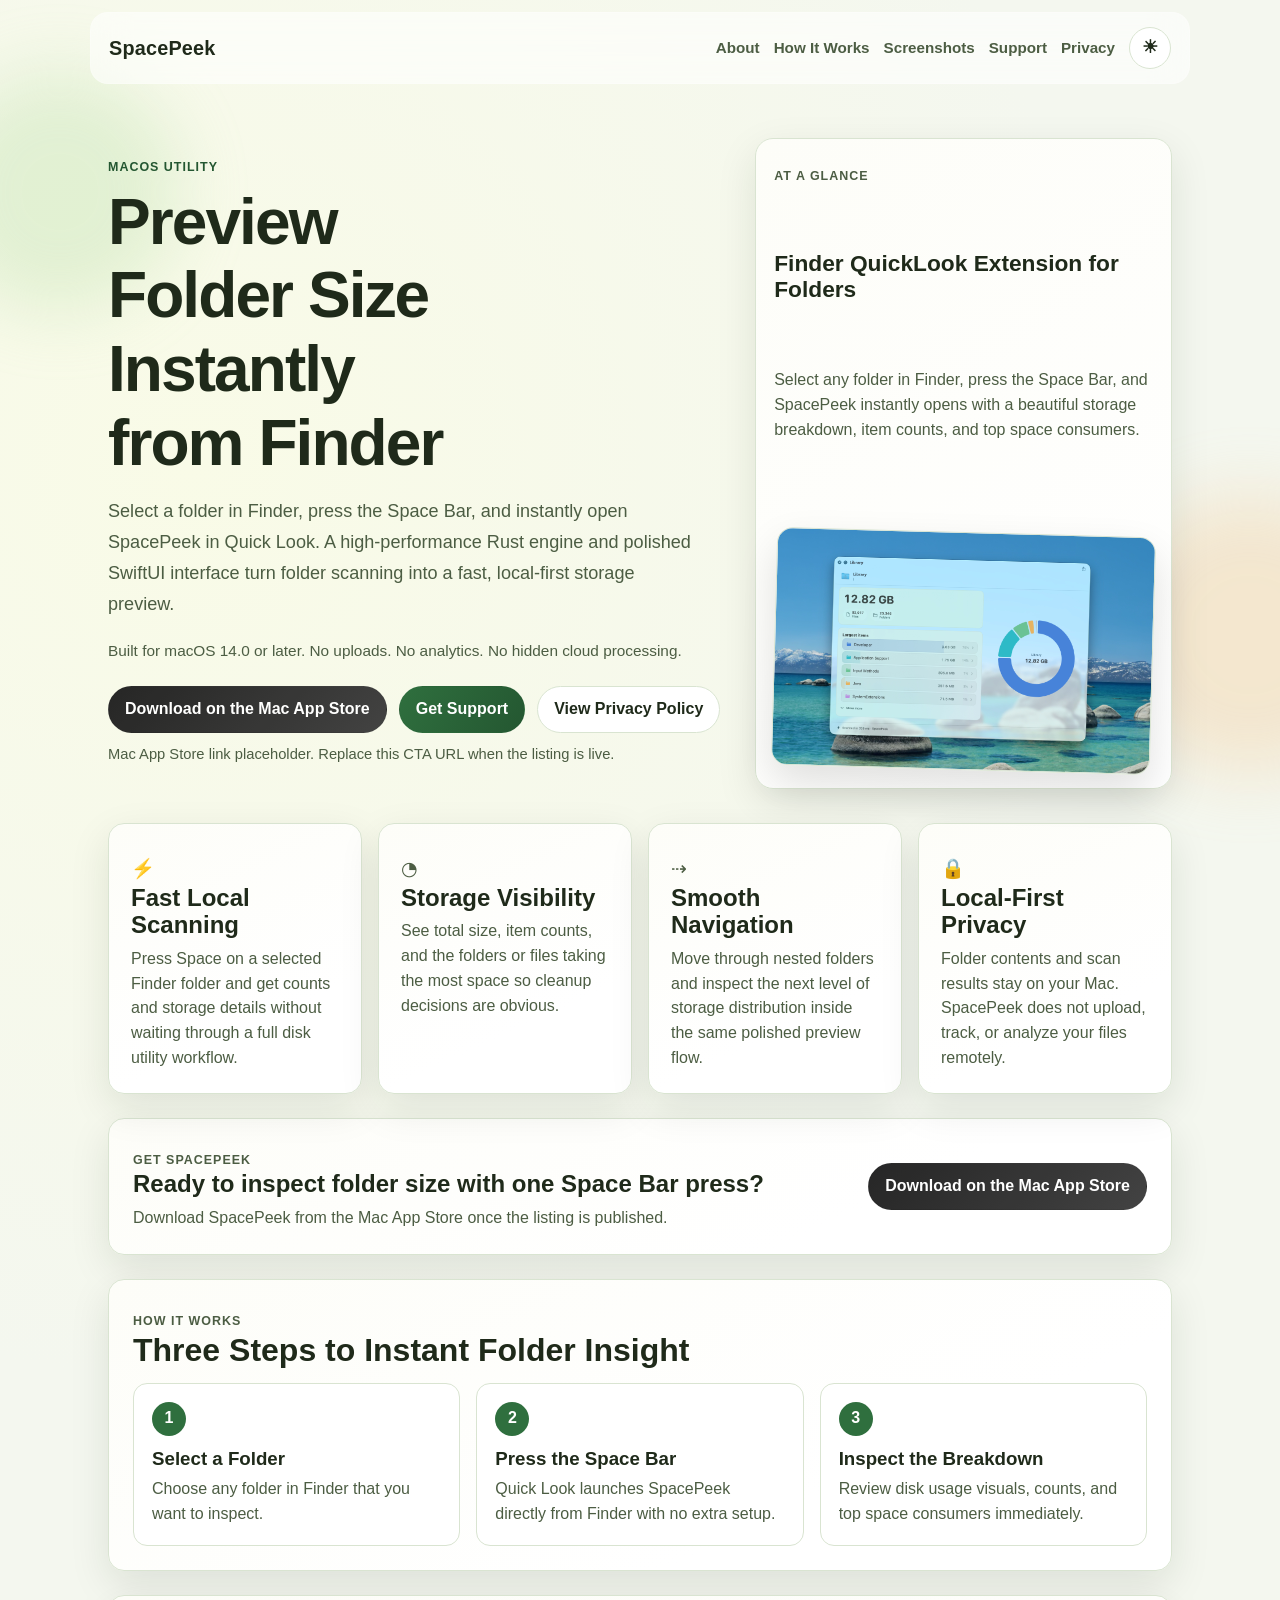
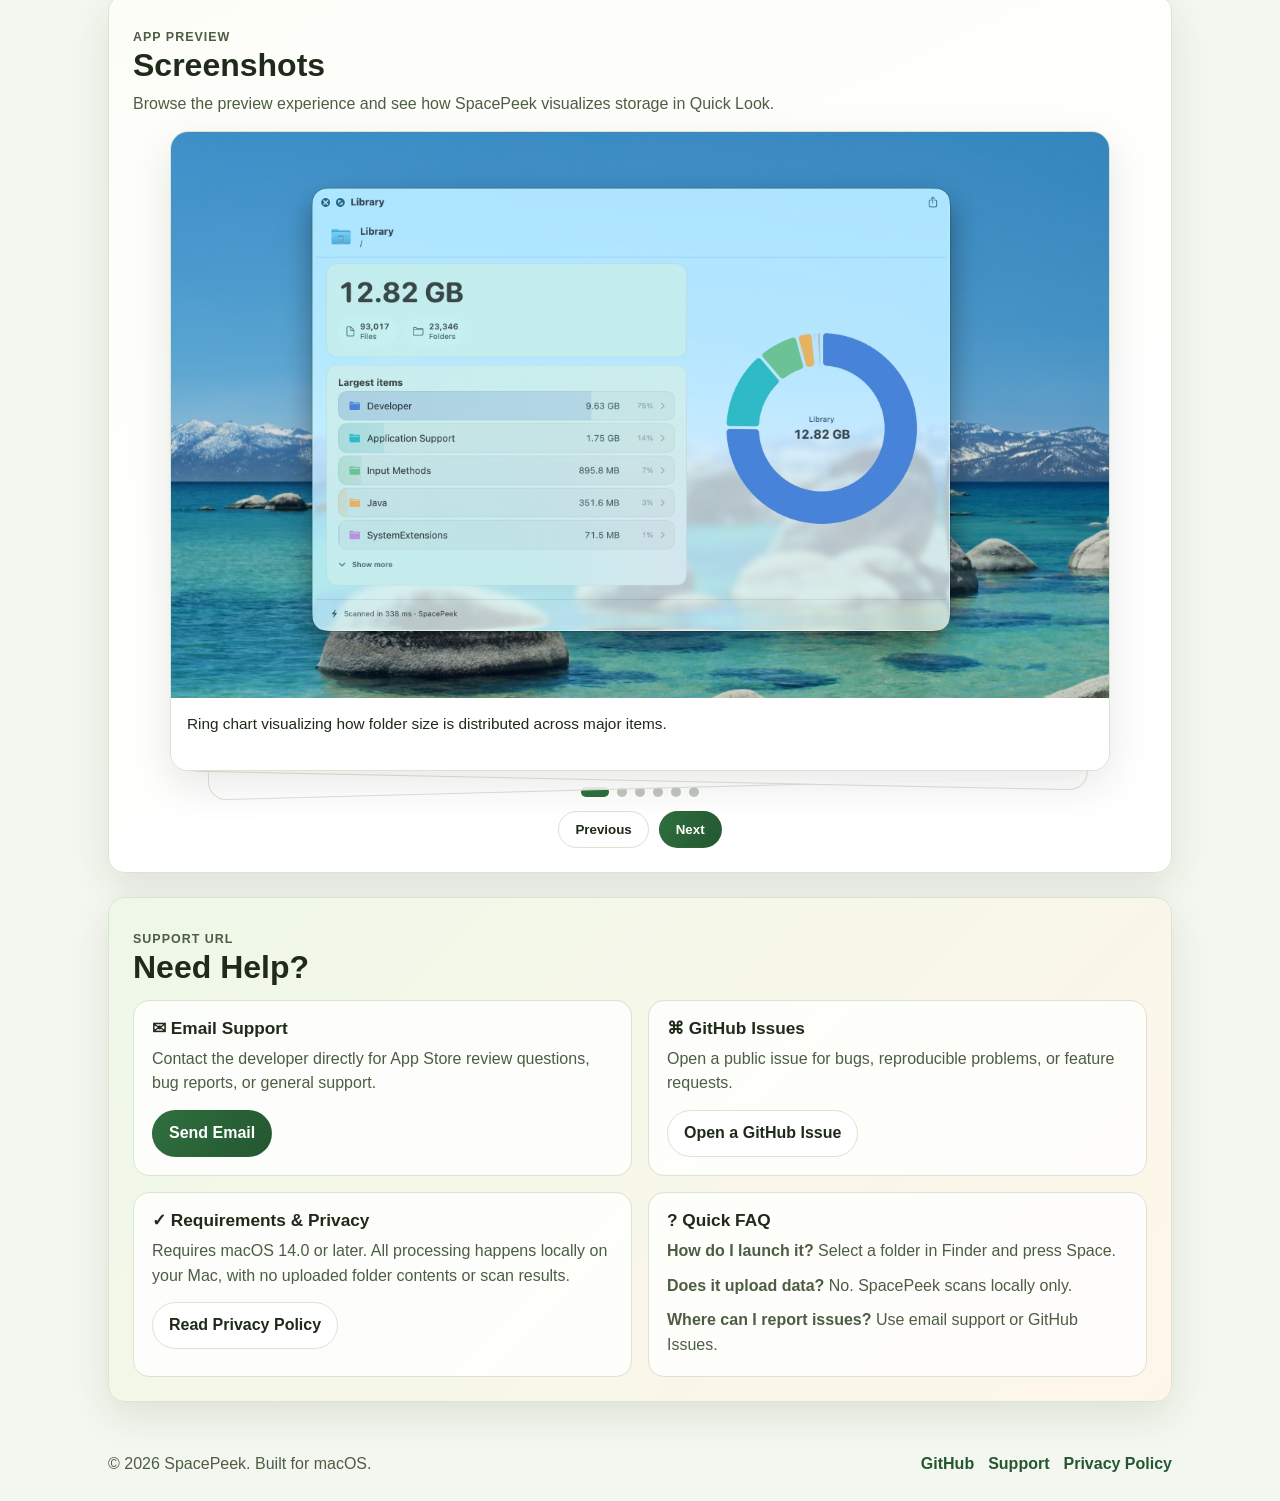
==== index.html @ 4f5d355b "Polish marketing site structure and stabilize screenshots" ====
<!doctype html>
<html lang="en">

<head>
    <meta charset="UTF-8" />
    <meta name="viewport" content="width=device-width, initial-scale=1.0" />
    <title>SpacePeek - Preview Folder Size Instantly from Finder</title>
    <meta name="description"
        content="Select a folder in Finder, press Space, and instantly preview disk usage with SpacePeek. Built with a high-performance Rust engine and polished SwiftUI interface." />
    <meta name="theme-color" content="#0f1712" />
    <meta property="og:title" content="SpacePeek - Preview Folder Size Instantly from Finder" />
    <meta property="og:description"
        content="SpacePeek lets you select a folder in Finder, press Space, and instantly inspect size, item counts, and top space consumers." />
    <meta property="og:type" content="website" />
    <meta property="og:url" content="https://wangfu91.github.io/SpacePeek/" />
    <meta property="og:image" content="https://wangfu91.github.io/SpacePeek/screenshots/SpacePeek-01.jpg" />
    <meta name="twitter:card" content="summary_large_image" />
    <meta name="twitter:title" content="SpacePeek - Preview Folder Size Instantly from Finder" />
    <meta name="twitter:description"
        content="Preview folder size and storage breakdown instantly with a Space Bar press in Finder." />
    <meta name="twitter:image" content="https://wangfu91.github.io/SpacePeek/screenshots/SpacePeek-01.jpg" />
    <link rel="stylesheet" href="assets/styles.css" />
</head>

<body>
    <div class="bg-orb bg-orb-1"></div>
    <div class="bg-orb bg-orb-2"></div>

    <header class="site-header" id="siteHeader">
        <a class="brand" href="#top">SpacePeek</a>
        <nav aria-label="Primary navigation">
            <a href="#about">About</a>
            <a href="#how-it-works">How It Works</a>
            <a href="#screenshots">Screenshots</a>
            <a href="#support">Support</a>
            <a href="privacy.html">Privacy</a>
            <button class="theme-toggle" id="themeToggle" type="button" aria-label="Toggle theme" title="Toggle theme">
                <span class="theme-icon theme-icon-sun" aria-hidden="true">☀</span>
                <span class="theme-icon theme-icon-moon" aria-hidden="true">🌙</span>
            </button>
        </nav>
    </header>

    <main id="top" class="container">
        <section class="hero" id="about">
            <div class="hero-layout">
                <div class="hero-copy-wrap">
                    <p class="eyebrow">macOS Utility</p>
                    <h1>Preview Folder Size Instantly from Finder</h1>
                    <p class="hero-copy">
                        Select a folder in Finder, press the Space Bar, and instantly open SpacePeek in Quick Look.
                        A high-performance Rust engine and polished SwiftUI interface turn folder scanning into a fast,
                        local-first storage preview.
                    </p>
                    <p class="hero-meta">Built for macOS 14.0 or later. No uploads. No analytics. No hidden cloud processing.</p>
                    <div class="cta-row">
                        <a class="btn btn-store is-disabled" href="#download" aria-disabled="true">Download on the Mac App Store</a>
                        <a class="btn btn-primary" href="#support">Get Support</a>
                        <a class="btn btn-secondary" href="privacy.html">View Privacy Policy</a>
                    </div>
                    <p class="cta-note">Mac App Store link placeholder. Replace this CTA URL when the listing is live.</p>
                </div>
                <aside class="hero-note" aria-label="Product summary">
                    <p class="eyebrow">At a Glance</p>
                    <h2>Finder QuickLook Extension for Folders</h2>
                    <p>Select any folder in Finder, press the Space Bar, and SpacePeek instantly opens with a beautiful storage breakdown, item counts, and top space consumers.</p>
                    <div class="hero-preview-card" aria-hidden="true">
                        <img src="screenshots/SpacePeek-01.jpg"
                            alt="Finder-style preview showing SpacePeek visualizing folder storage distribution" loading="eager" />
                    </div>
                </aside>
            </div>
        </section>

        <section class="feature-grid" aria-label="Features">
            <article>
                <p class="feature-icon" aria-hidden="true">⚡</p>
                <h2>Fast Local Scanning</h2>
                <p>Press Space on a selected Finder folder and get counts and storage details without waiting through a full disk utility workflow.</p>
            </article>
            <article>
                <p class="feature-icon" aria-hidden="true">◔</p>
                <h2>Storage Visibility</h2>
                <p>See total size, item counts, and the folders or files taking the most space so cleanup decisions are obvious.</p>
            </article>
            <article>
                <p class="feature-icon" aria-hidden="true">⇢</p>
                <h2>Smooth Navigation</h2>
                <p>Move through nested folders and inspect the next level of storage distribution inside the same polished preview flow.</p>
            </article>
            <article>
                <p class="feature-icon" aria-hidden="true">🔒</p>
                <h2>Local-First Privacy</h2>
                <p>Folder contents and scan results stay on your Mac. SpacePeek does not upload, track, or analyze your files remotely.</p>
            </article>
        </section>

        <section class="inline-cta panel" id="download">
            <div>
                <p class="eyebrow">Get SpacePeek</p>
                <h2>Ready to inspect folder size with one Space Bar press?</h2>
                <p>Download SpacePeek from the Mac App Store once the listing is published.</p>
            </div>
            <a class="btn btn-store is-disabled" href="#download" aria-disabled="true">Download on the Mac App Store</a>
        </section>

        <section id="how-it-works" class="panel steps-panel">
            <div class="section-heading">
                <p class="eyebrow">How It Works</p>
                <h2>Three Steps to Instant Folder Insight</h2>
            </div>
            <div class="steps-grid">
                <article>
                    <span class="step-number">1</span>
                    <h3>Select a Folder</h3>
                    <p>Choose any folder in Finder that you want to inspect.</p>
                </article>
                <article>
                    <span class="step-number">2</span>
                    <h3>Press the Space Bar</h3>
                    <p>Quick Look launches SpacePeek directly from Finder with no extra setup.</p>
                </article>
                <article>
                    <span class="step-number">3</span>
                    <h3>Inspect the Breakdown</h3>
                    <p>Review disk usage visuals, counts, and top space consumers immediately.</p>
                </article>
            </div>
        </section>

        <section id="screenshots" class="panel">
            <div class="section-heading">
                <p class="eyebrow">App Preview</p>
                <h2>Screenshots</h2>
                <p>Browse the preview experience and see how SpacePeek visualizes storage in Quick Look.</p>
            </div>
            <div class="gallery-stage">
                <div class="stack-wrap" id="stackWrap" aria-live="polite">
                    <figure class="shot-card">
                        <img src="screenshots/SpacePeek-01.jpg" alt="SpacePeek showing a ring chart visualizing folder distribution in Quick Look" loading="lazy" />
                        <figcaption>Ring chart visualizing how folder size is distributed across major items.</figcaption>
                    </figure>
                    <figure class="shot-card">
                        <img src="screenshots/SpacePeek-02.jpg" alt="SpacePeek displaying total size and item counts for a selected folder" loading="lazy" />
                        <figcaption>Total size and item counts surfaced instantly for the selected folder.</figcaption>
                    </figure>
                    <figure class="shot-card">
                        <img src="screenshots/SpacePeek-03.jpg" alt="SpacePeek highlighting the largest files and folders inside a folder preview" loading="lazy" />
                        <figcaption>Top space consumers make cleanup opportunities obvious at a glance.</figcaption>
                    </figure>
                    <figure class="shot-card">
                        <img src="screenshots/SpacePeek-04.jpg" alt="SpacePeek navigating deeper into subfolders to inspect storage distribution" loading="lazy" />
                        <figcaption>Navigate deeper into subfolders without leaving the preview flow.</figcaption>
                    </figure>
                    <figure class="shot-card">
                        <img src="screenshots/SpacePeek-05.jpg" alt="SpacePeek showing polished macOS interface details for disk usage preview" loading="lazy" />
                        <figcaption>A polished SwiftUI presentation keeps complex storage data easy to read.</figcaption>
                    </figure>
                    <figure class="shot-card">
                        <img src="screenshots/SpacePeek-06.jpg" alt="SpacePeek presenting a folder summary with visual storage insight and counts" loading="lazy" />
                        <figcaption>Quick summaries help you understand folder structure before you open anything.</figcaption>
                    </figure>
                </div>
                <div class="gallery-dots" id="galleryDots" aria-label="Screenshot navigation"></div>
                <div class="gallery-controls">
                    <button class="btn btn-secondary" id="prevShot" type="button">Previous</button>
                    <button class="btn btn-primary" id="nextShot" type="button">Next</button>
                </div>
            </div>
        </section>

        <section id="support" class="panel support-panel">
            <div class="section-heading">
                <p class="eyebrow">Support URL</p>
                <h2>Need Help?</h2>
            </div>
            <div class="support-grid">
                <article class="support-card">
                    <h3><span aria-hidden="true">✉</span> Email Support</h3>
                    <p>Contact the developer directly for App Store review questions, bug reports, or general support.</p>
                    <a class="btn btn-primary" href="mailto:wangfu91+spacepeek@hotmail.com">Send Email</a>
                </article>
                <article class="support-card">
                    <h3><span aria-hidden="true">⌘</span> GitHub Issues</h3>
                    <p>Open a public issue for bugs, reproducible problems, or feature requests.</p>
                    <a class="btn btn-secondary" href="https://github.com/wangfu91/spacepeek/issues">Open a GitHub Issue</a>
                </article>
                <article class="support-card">
                    <h3><span aria-hidden="true">✓</span> Requirements & Privacy</h3>
                    <p>Requires macOS 14.0 or later. All processing happens locally on your Mac, with no uploaded folder contents or scan results.</p>
                    <a class="btn btn-secondary" href="privacy.html">Read Privacy Policy</a>
                </article>
                <article class="support-card faq-card">
                    <h3><span aria-hidden="true">?</span> Quick FAQ</h3>
                    <p><strong>How do I launch it?</strong> Select a folder in Finder and press Space.</p>
                    <p><strong>Does it upload data?</strong> No. SpacePeek scans locally only.</p>
                    <p><strong>Where can I report issues?</strong> Use email support or GitHub Issues.</p>
                </article>
            </div>
        </section>
    </main>

    <footer class="site-footer">
        <p>© 2026 SpacePeek. Built for macOS.</p>
        <div class="footer-links">
            <a href="https://github.com/wangfu91/SpacePeek">GitHub</a>
            <a href="https://github.com/wangfu91/spacepeek/issues">Support</a>
            <a href="privacy.html">Privacy Policy</a>
        </div>
    </footer>
    <script src="assets/site.js"></script>
    <script src="assets/theme.js"></script>
    <script src="assets/gallery.js"></script>
</body>

</html>
---- assets/styles.css ----
:root {
    --bg: #f4f7ef;
    --bg-alt: #eaf1e2;
    --surface: #fdfdf8;
    --surface-strong: #ffffff;
    --text: #1f2a1a;
    --muted: #4c5d43;
    --primary: #2f6f3e;
    --primary-strong: #245731;
    --accent: #d18a38;
    --border: #d9e4d1;
    --shadow: 0 14px 40px rgba(24, 38, 17, 0.1);
    --panel-end: #ffffff;
    --orb-1: #b9dfa8;
    --orb-2: #f2c792;
    --bg-spot-1: #f9fbe7;
    --bg-spot-2: #eff7d9;
    --support-a: #eef8e8;
    --support-b: #fff6ea;
    --header-bg: rgba(255, 255, 255, 0.58);
    --max: 1100px;
}

* {
    box-sizing: border-box;
}

html,
body {
    margin: 0;
    padding: 0;
}

body {
    font-family: "Avenir Next", "Trebuchet MS", "Helvetica Neue", sans-serif;
    color: var(--text);
    background: radial-gradient(circle at 15% 15%, var(--bg-spot-1), var(--bg) 32%),
        radial-gradient(circle at 85% 20%, var(--bg-spot-2), transparent 30%),
        linear-gradient(150deg, var(--bg-alt), var(--bg));
    min-height: 100vh;
    line-height: 1.55;
}

html {
    scroll-behavior: smooth;
}

.bg-orb {
    position: fixed;
    border-radius: 9999px;
    filter: blur(34px);
    pointer-events: none;
    z-index: 0;
    opacity: 0.34;
}

.bg-orb-1 {
    width: 240px;
    height: 240px;
    background: var(--orb-1);
    top: 8%;
    left: -60px;
    animation: drift 14s ease-in-out infinite;
}

.bg-orb-2 {
    width: 280px;
    height: 280px;
    background: var(--orb-2);
    right: -110px;
    top: 55%;
    animation: drift 18s ease-in-out infinite reverse;
}

@keyframes drift {

    0%,
    100% {
        transform: translateY(0);
    }

    50% {
        transform: translateY(-18px);
    }
}

.site-header,
.container,
.site-footer {
    position: relative;
    z-index: 2;
}

.site-header {
    position: sticky;
    top: 10px;
    max-width: var(--max);
    margin: 12px auto 0;
    padding: 14px 18px;
    display: flex;
    justify-content: space-between;
    align-items: center;
    gap: 16px;
    background: var(--header-bg);
    border: 1px solid rgba(255, 255, 255, 0.18);
    backdrop-filter: blur(18px);
    border-radius: 18px;
    transition: padding 0.2s ease, transform 0.2s ease, box-shadow 0.2s ease;
}

.site-header.is-compact {
    padding-top: 10px;
    padding-bottom: 10px;
    box-shadow: var(--shadow);
}

.brand {
    text-decoration: none;
    color: var(--text);
    font-size: 1.24rem;
    font-weight: 700;
    letter-spacing: 0.01em;
}

nav {
    display: flex;
    gap: 14px;
    flex-wrap: wrap;
    align-items: center;
}

nav a {
    color: var(--muted);
    text-decoration: none;
    font-weight: 600;
    font-size: 0.95rem;
}

nav a:hover,
nav a:focus-visible {
    color: var(--primary-strong);
}

.theme-toggle {
    border: 1px solid var(--border);
    background: var(--surface-strong);
    color: var(--text);
    border-radius: 9999px;
    width: 42px;
    height: 42px;
    padding: 0;
    font-weight: 700;
    cursor: pointer;
    display: inline-flex;
    align-items: center;
    justify-content: center;
}

.theme-toggle:hover,
.theme-toggle:focus-visible {
    border-color: var(--primary-strong);
}

.theme-icon {
    font-size: 1.1rem;
    line-height: 1;
}

html[data-theme="light"] .theme-icon-moon,
html[data-theme="dark"] .theme-icon-sun {
    display: none;
}

.container {
    max-width: var(--max);
    margin: 0 auto;
    padding: 18px 18px 42px;
}

.hero {
    padding: 36px 0 34px;
    animation: reveal 0.6s ease-out;
}

.hero-layout {
    display: grid;
    grid-template-columns: 1.2fr 0.8fr;
    gap: 22px;
    align-items: stretch;
}

.hero-copy-wrap {
    padding: 8px 0;
}

.eyebrow {
    text-transform: uppercase;
    letter-spacing: 0.08em;
    color: var(--primary-strong);
    font-size: 0.78rem;
    font-weight: 700;
    margin-bottom: 8px;
}

h1,
h2,
h3 {
    margin: 0;
    line-height: 1.15;
}

h1 {
    font-size: clamp(2.6rem, 5vw, 4.4rem);
    max-width: 11ch;
    letter-spacing: -0.03em;
}

.hero-copy {
    color: var(--muted);
    max-width: 58ch;
    font-size: 1.13rem;
    line-height: 1.72;
    margin-top: 16px;
}

.hero-meta {
    margin-top: 14px;
    color: var(--muted);
    font-size: 0.96rem;
}

.hero-note {
    border: 1px solid var(--border);
    border-radius: 18px;
    background: linear-gradient(145deg, var(--surface), var(--panel-end));
    box-shadow: var(--shadow);
    padding: 18px;
    display: flex;
    flex-direction: column;
    justify-content: space-between;
}

.hero-note h2 {
    font-size: 1.42rem;
}

.hero-note p {
    color: var(--muted);
    margin-top: 10px;
}

.hero-preview-card {
    margin-top: 18px;
    border-radius: 16px;
    overflow: hidden;
    border: 1px solid var(--border);
    transform: rotate(1.6deg);
    box-shadow: 0 18px 40px rgba(0, 0, 0, 0.12);
}

.hero-preview-card img {
    display: block;
    width: 100%;
}

.cta-row {
    margin-top: 24px;
    display: flex;
    gap: 12px;
    flex-wrap: wrap;
}

.cta-note {
    margin-top: 10px;
    color: var(--muted);
    font-size: 0.92rem;
}

.btn {
    display: inline-flex;
    justify-content: center;
    align-items: center;
    text-decoration: none;
    border-radius: 9999px;
    padding: 10px 16px;
    font-weight: 700;
    border: 1px solid transparent;
    transition: transform 0.16s ease, box-shadow 0.16s ease;
}

.btn:hover,
.btn:focus-visible {
    transform: translateY(-2px);
    box-shadow: 0 6px 16px rgba(23, 42, 18, 0.16);
}

.btn-primary {
    background: linear-gradient(120deg, var(--primary), var(--primary-strong));
    color: #fff;
}

.btn-store {
    background: linear-gradient(135deg, #141414, #333333);
    color: #ffffff;
    min-height: 46px;
}

.btn.is-disabled,
.btn[aria-disabled="true"] {
    opacity: 0.92;
}

.btn-secondary {
    background: var(--surface-strong);
    border-color: var(--border);
    color: var(--text);
}

.feature-grid {
    display: grid;
    gap: 16px;
}

.feature-grid {
    grid-template-columns: repeat(auto-fit, minmax(230px, 1fr));
    margin-bottom: 24px;
}

.feature-grid article,
.panel {
    background: linear-gradient(155deg, var(--surface), var(--panel-end) 70%);
    border: 1px solid var(--border);
    border-radius: 16px;
    box-shadow: var(--shadow);
}

.feature-grid article {
    padding: 22px;
}

.feature-grid p,
.panel p {
    margin: 8px 0 0;
    color: var(--muted);
}

.feature-icon {
    margin: 0 0 12px;
    font-size: 1.2rem;
}

.panel {
    margin-top: 24px;
    padding: 24px;
}

.section-heading {
    margin-bottom: 14px;
}

.section-heading h2 {
    font-size: clamp(1.5rem, 3vw, 2rem);
}

.inline-cta {
    display: flex;
    justify-content: space-between;
    align-items: center;
    gap: 20px;
}

.steps-grid {
    display: grid;
    grid-template-columns: repeat(3, minmax(0, 1fr));
    gap: 16px;
}

.steps-grid article {
    border: 1px solid var(--border);
    border-radius: 14px;
    background: var(--surface-strong);
    padding: 18px;
}

.step-number {
    display: inline-flex;
    width: 34px;
    height: 34px;
    align-items: center;
    justify-content: center;
    border-radius: 9999px;
    background: var(--primary);
    color: #fff;
    font-weight: 700;
    margin-bottom: 12px;
}

.gallery-stage {
    display: block;
}

.stack-wrap {
    position: relative;
    width: 100%;
    aspect-ratio: 16 / 10;
    min-height: clamp(240px, 50vw, 680px);
    max-width: 940px;
    margin: 0 auto;
}

.stack-wrap::before,
.stack-wrap::after {
    content: "";
    position: absolute;
    inset: 18px 30px -18px;
    border-radius: 18px;
    background: color-mix(in srgb, var(--surface-strong) 90%, transparent);
    border: 1px solid var(--border);
    z-index: 0;
    transform: rotate(-1.5deg);
}

.stack-wrap::after {
    inset: 10px 16px -10px;
    transform: rotate(1.2deg);
}

.shot-card {
    margin: 0;
    position: absolute;
    inset: 0;
    border-radius: 18px;
    border: 1px solid var(--border);
    overflow: hidden;
    background: #fff;
    box-shadow: var(--shadow);
    transition: opacity 0.35s ease, transform 0.35s ease;
    opacity: 0;
    transform: translateY(10px);
    pointer-events: none;
    z-index: 1;
}

.shot-card img {
    width: 100%;
    height: calc(100% - 72px);
    object-fit: cover;
    display: block;
}

.shot-card figcaption {
    height: 72px;
    padding: 14px 16px;
    font-size: 0.96rem;
    color: var(--text);
    background: linear-gradient(180deg, rgba(255, 255, 255, 0.78), var(--surface-strong));
}

.shot-card.is-active {
    opacity: 1;
    transform: translateY(0);
    pointer-events: auto;
    z-index: 2;
}

.gallery-controls {
    display: flex;
    justify-content: center;
    gap: 10px;
    flex-wrap: wrap;
    margin-top: 14px;
}

.gallery-dots {
    display: flex;
    justify-content: center;
    gap: 8px;
    margin-top: 16px;
}

.gallery-dot {
    width: 10px;
    height: 10px;
    padding: 0;
    border: 0;
    border-radius: 9999px;
    background: color-mix(in srgb, var(--muted) 35%, transparent);
    cursor: pointer;
}

.gallery-dot.is-active {
    width: 28px;
    background: var(--primary);
}

.support-panel {
    background: linear-gradient(135deg, var(--support-a), var(--support-b));
}

.support-grid {
    display: grid;
    grid-template-columns: repeat(2, minmax(0, 1fr));
    gap: 16px;
}

.support-card {
    border: 1px solid var(--border);
    border-radius: 16px;
    padding: 18px;
    background: color-mix(in srgb, var(--surface-strong) 84%, transparent);
}

.support-card h3 {
    font-size: 1.08rem;
}

.support-card .btn {
    margin-top: 14px;
}

.faq-card p + p {
    margin-top: 10px;
}

.site-footer {
    max-width: var(--max);
    margin: 0 auto;
    padding: 8px 18px 24px;
    display: flex;
    justify-content: space-between;
    align-items: center;
    gap: 12px;
    flex-wrap: wrap;
}

.site-footer p {
    margin: 0;
    color: var(--muted);
}

.site-footer a {
    color: var(--primary-strong);
    text-decoration: none;
    font-weight: 700;
}

.footer-links {
    display: flex;
    gap: 14px;
    flex-wrap: wrap;
}

@keyframes reveal {
    from {
        opacity: 0;
        transform: translateY(12px);
    }

    to {
        opacity: 1;
        transform: translateY(0);
    }
}

@media (max-width: 760px) {
    .site-header {
        align-items: flex-start;
        flex-direction: column;
        top: 0;
    }

    .panel {
        padding: 16px;
    }

    .hero-layout {
        grid-template-columns: 1fr;
    }

    .stack-wrap {
        min-height: clamp(220px, 62vw, 450px);
    }

    .inline-cta,
    .support-grid,
    .steps-grid {
        grid-template-columns: 1fr;
        display: grid;
    }

    .inline-cta {
        justify-items: start;
    }

    .shot-card img {
        height: calc(100% - 88px);
    }

    .shot-card figcaption {
        height: 88px;
        font-size: 0.92rem;
    }
}

@media (prefers-color-scheme: dark) {
    :root {
        --bg: #0f1712;
        --bg-alt: #141f17;
        --surface: #16221b;
        --surface-strong: #1b2a22;
        --text: #e6f2e6;
        --muted: #a8b9a9;
        --primary: #6ea96a;
        --primary-strong: #598f56;
        --accent: #d4a060;
        --border: #2a3d31;
        --shadow: 0 16px 44px rgba(0, 0, 0, 0.42);
        --panel-end: #1a261f;
        --orb-1: #2d5638;
        --orb-2: #5d4630;
        --bg-spot-1: #1f3525;
        --bg-spot-2: #2d3420;
        --support-a: #1b2a22;
        --support-b: #2f2a1e;
        --header-bg: rgba(16, 23, 18, 0.68);
    }

    .btn-secondary {
        color: var(--text);
    }

    .shot-card {
        background: #202b24;
    }

    .btn-store {
        background: linear-gradient(135deg, #f2f2f2, #cfcfcf);
        color: #151515;
    }

    .shot-card figcaption {
        background: linear-gradient(180deg, rgba(20, 28, 23, 0.75), var(--surface-strong));
    }
}

html[data-theme="dark"] {
    --bg: #0f1712;
    --bg-alt: #141f17;
    --surface: #16221b;
    --surface-strong: #1b2a22;
    --text: #e6f2e6;
    --muted: #a8b9a9;
    --primary: #6ea96a;
    --primary-strong: #598f56;
    --accent: #d4a060;
    --border: #2a3d31;
    --shadow: 0 16px 44px rgba(0, 0, 0, 0.42);
    --panel-end: #1a261f;
    --orb-1: #2d5638;
    --orb-2: #5d4630;
    --bg-spot-1: #1f3525;
    --bg-spot-2: #2d3420;
    --support-a: #1b2a22;
    --support-b: #2f2a1e;
    --header-bg: rgba(16, 23, 18, 0.68);
}

html[data-theme="light"] {
    --bg: #f4f7ef;
    --bg-alt: #eaf1e2;
    --surface: #fdfdf8;
    --surface-strong: #ffffff;
    --text: #1f2a1a;
    --muted: #4c5d43;
    --primary: #2f6f3e;
    --primary-strong: #245731;
    --accent: #d18a38;
    --border: #d9e4d1;
    --shadow: 0 14px 40px rgba(24, 38, 17, 0.1);
    --panel-end: #ffffff;
    --orb-1: #b9dfa8;
    --orb-2: #f2c792;
    --bg-spot-1: #f9fbe7;
    --bg-spot-2: #eff7d9;
    --support-a: #eef8e8;
    --support-b: #fff6ea;
    --header-bg: rgba(255, 255, 255, 0.58);
}
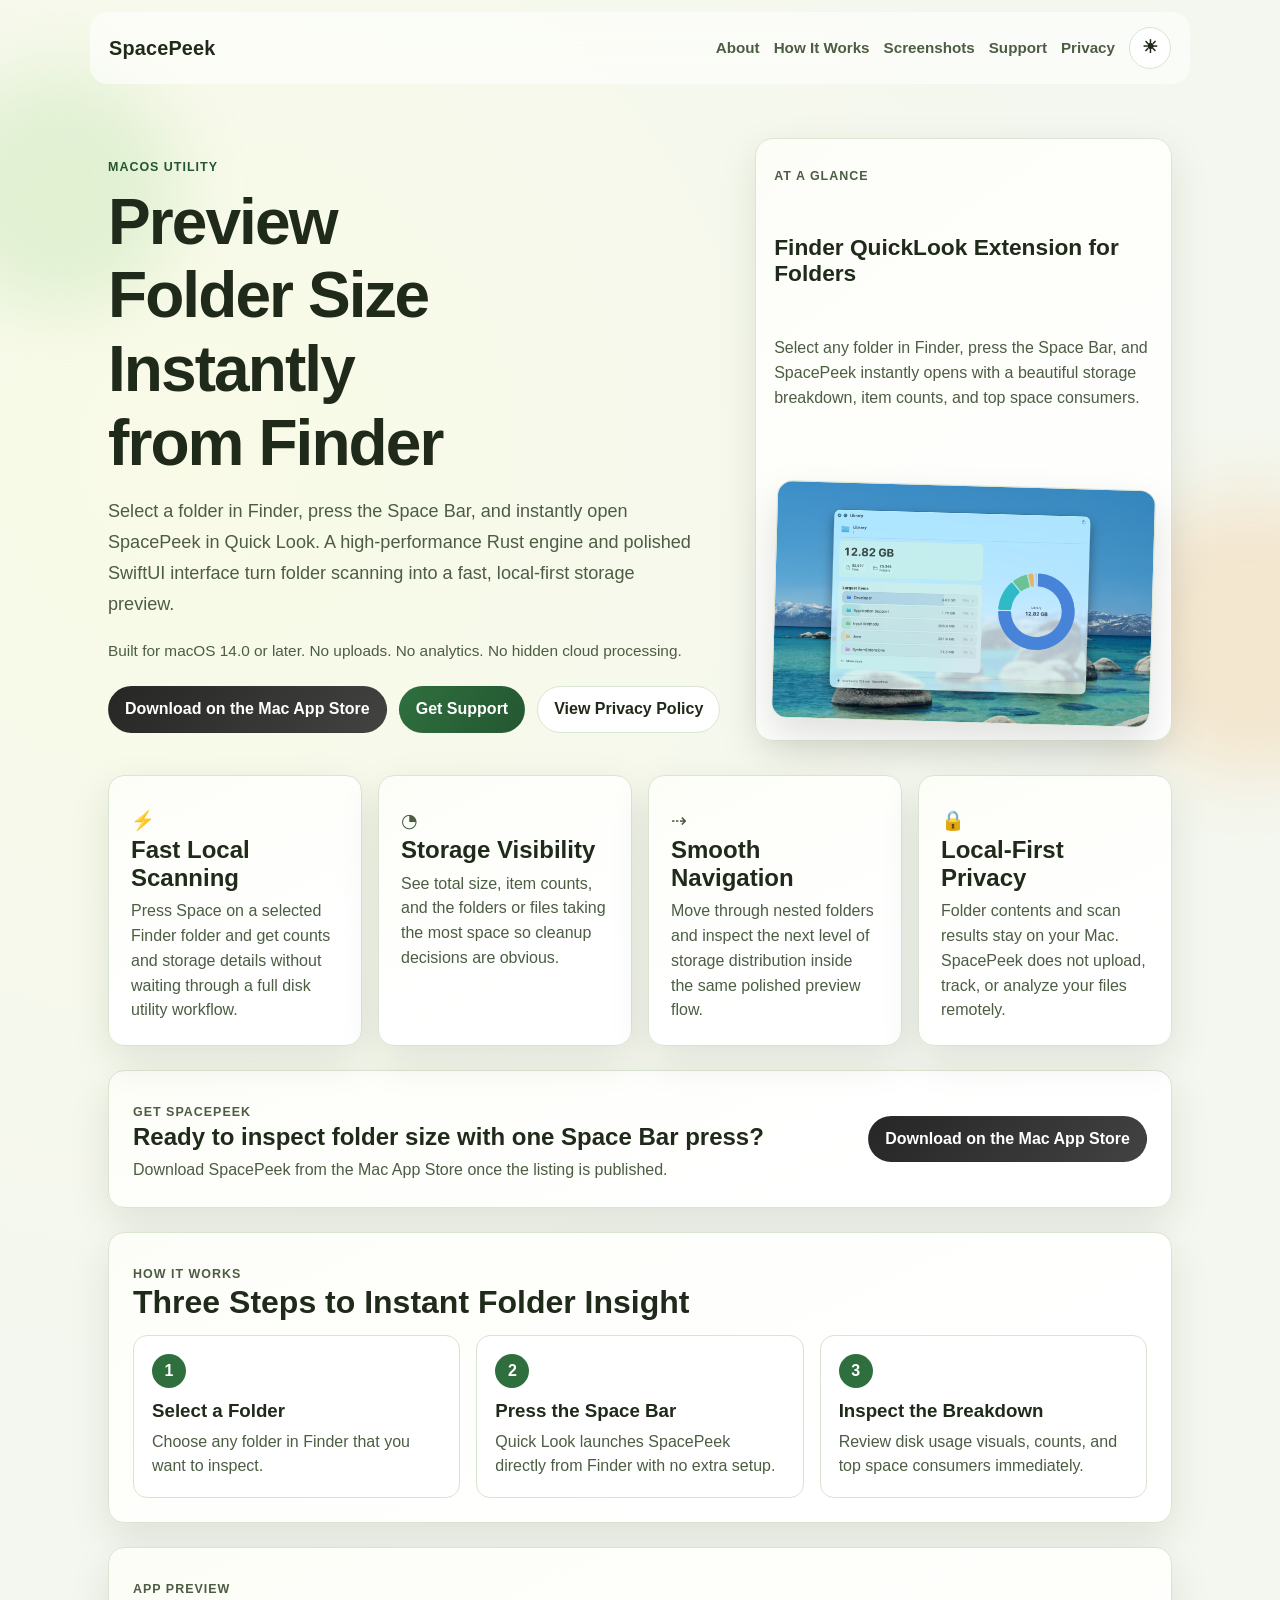
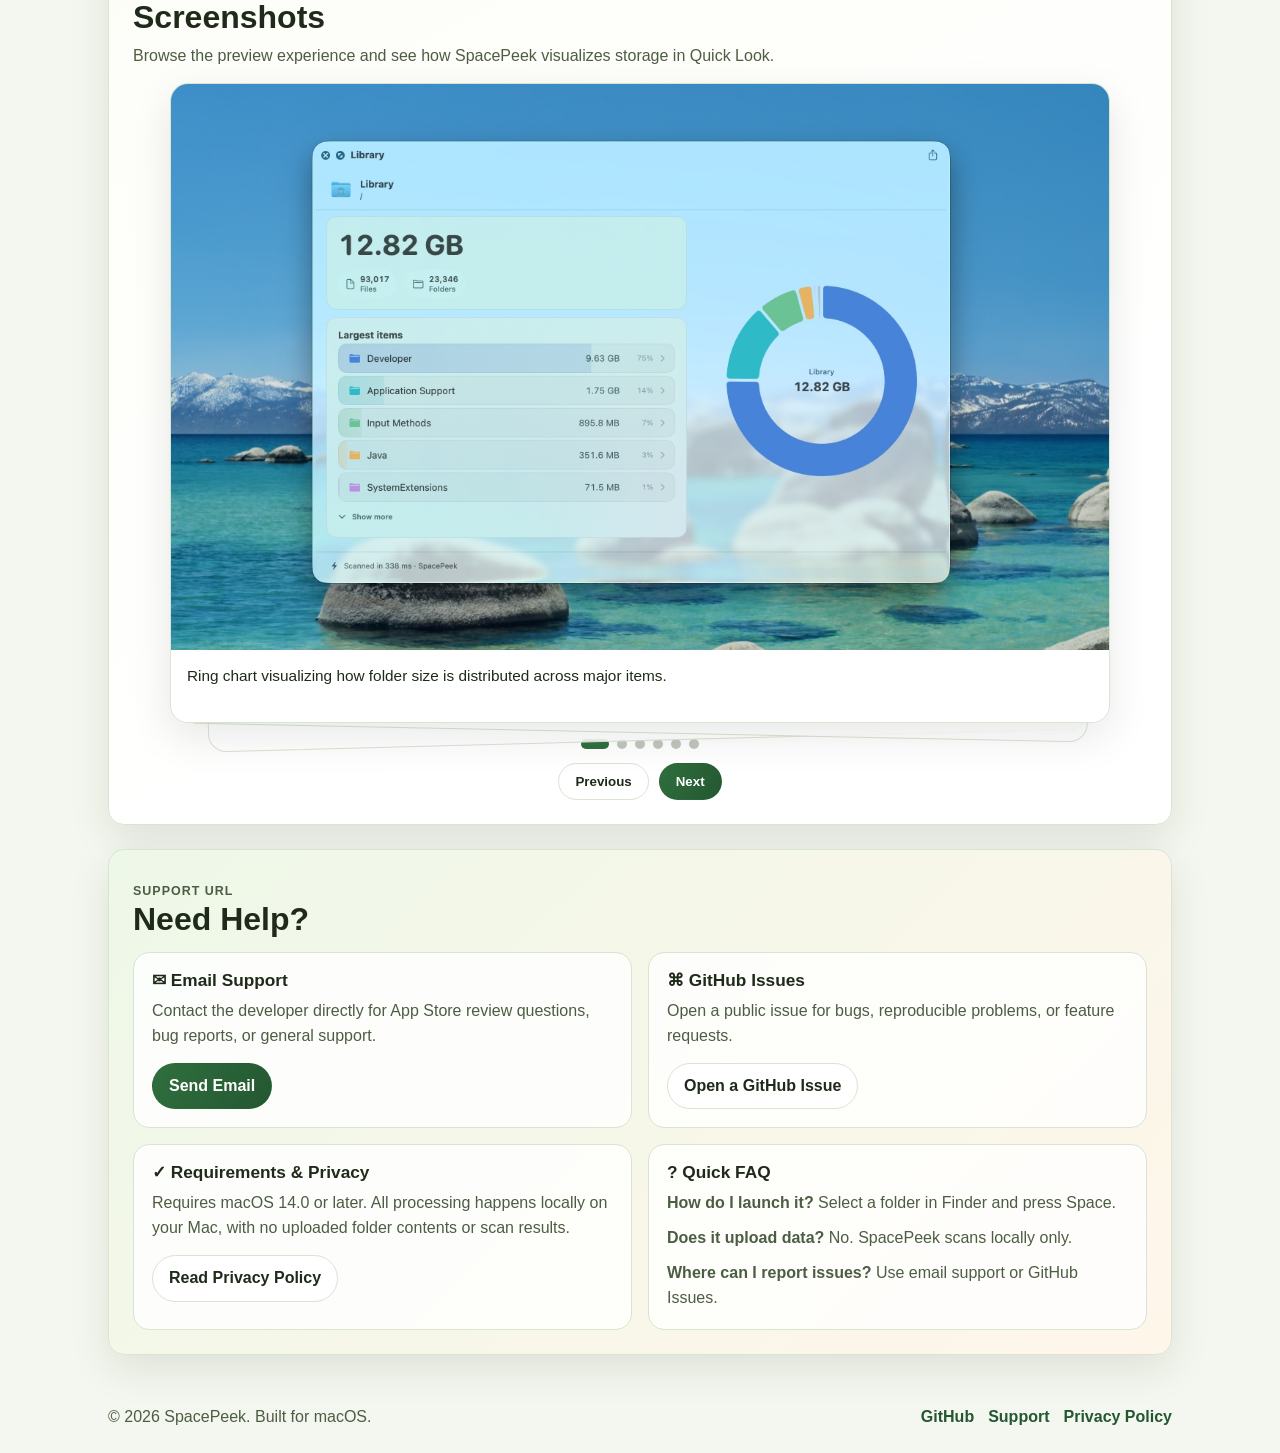
==== commit f0533049: "Replace placeholder favicon and remove App Store note" ====
--- a/index.html
+++ b/index.html
@@ -19,6 +19,7 @@
     <meta name="twitter:description"
         content="Preview folder size and storage breakdown instantly with a Space Bar press in Finder." />
     <meta name="twitter:image" content="https://wangfu91.github.io/SpacePeek/screenshots/SpacePeek-01.jpg" />
+    <link rel="icon" href="favicon.ico" sizes="any" />
     <link rel="stylesheet" href="assets/styles.css" />
 </head>
 
@@ -58,7 +59,6 @@
                         <a class="btn btn-primary" href="#support">Get Support</a>
                         <a class="btn btn-secondary" href="privacy.html">View Privacy Policy</a>
                     </div>
-                    <p class="cta-note">Mac App Store link placeholder. Replace this CTA URL when the listing is live.</p>
                 </div>
                 <aside class="hero-note" aria-label="Product summary">
                     <p class="eyebrow">At a Glance</p>
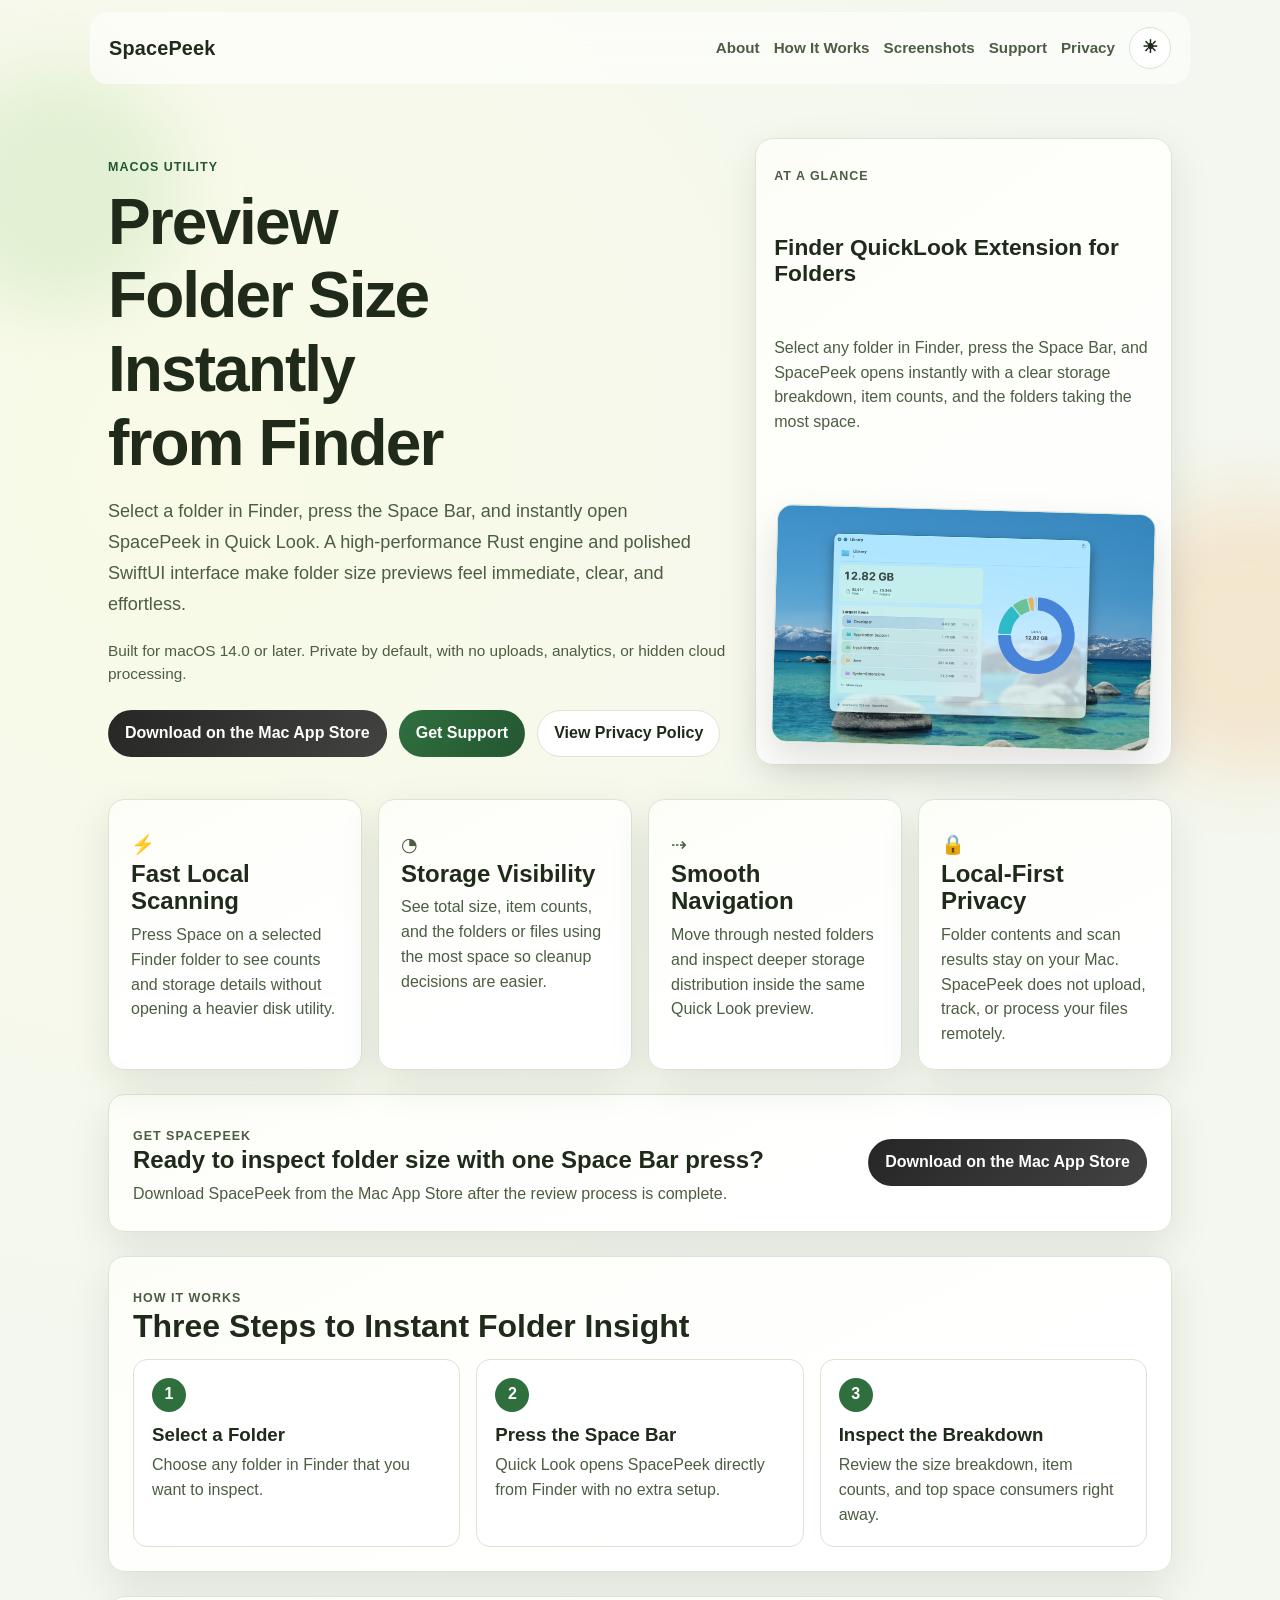
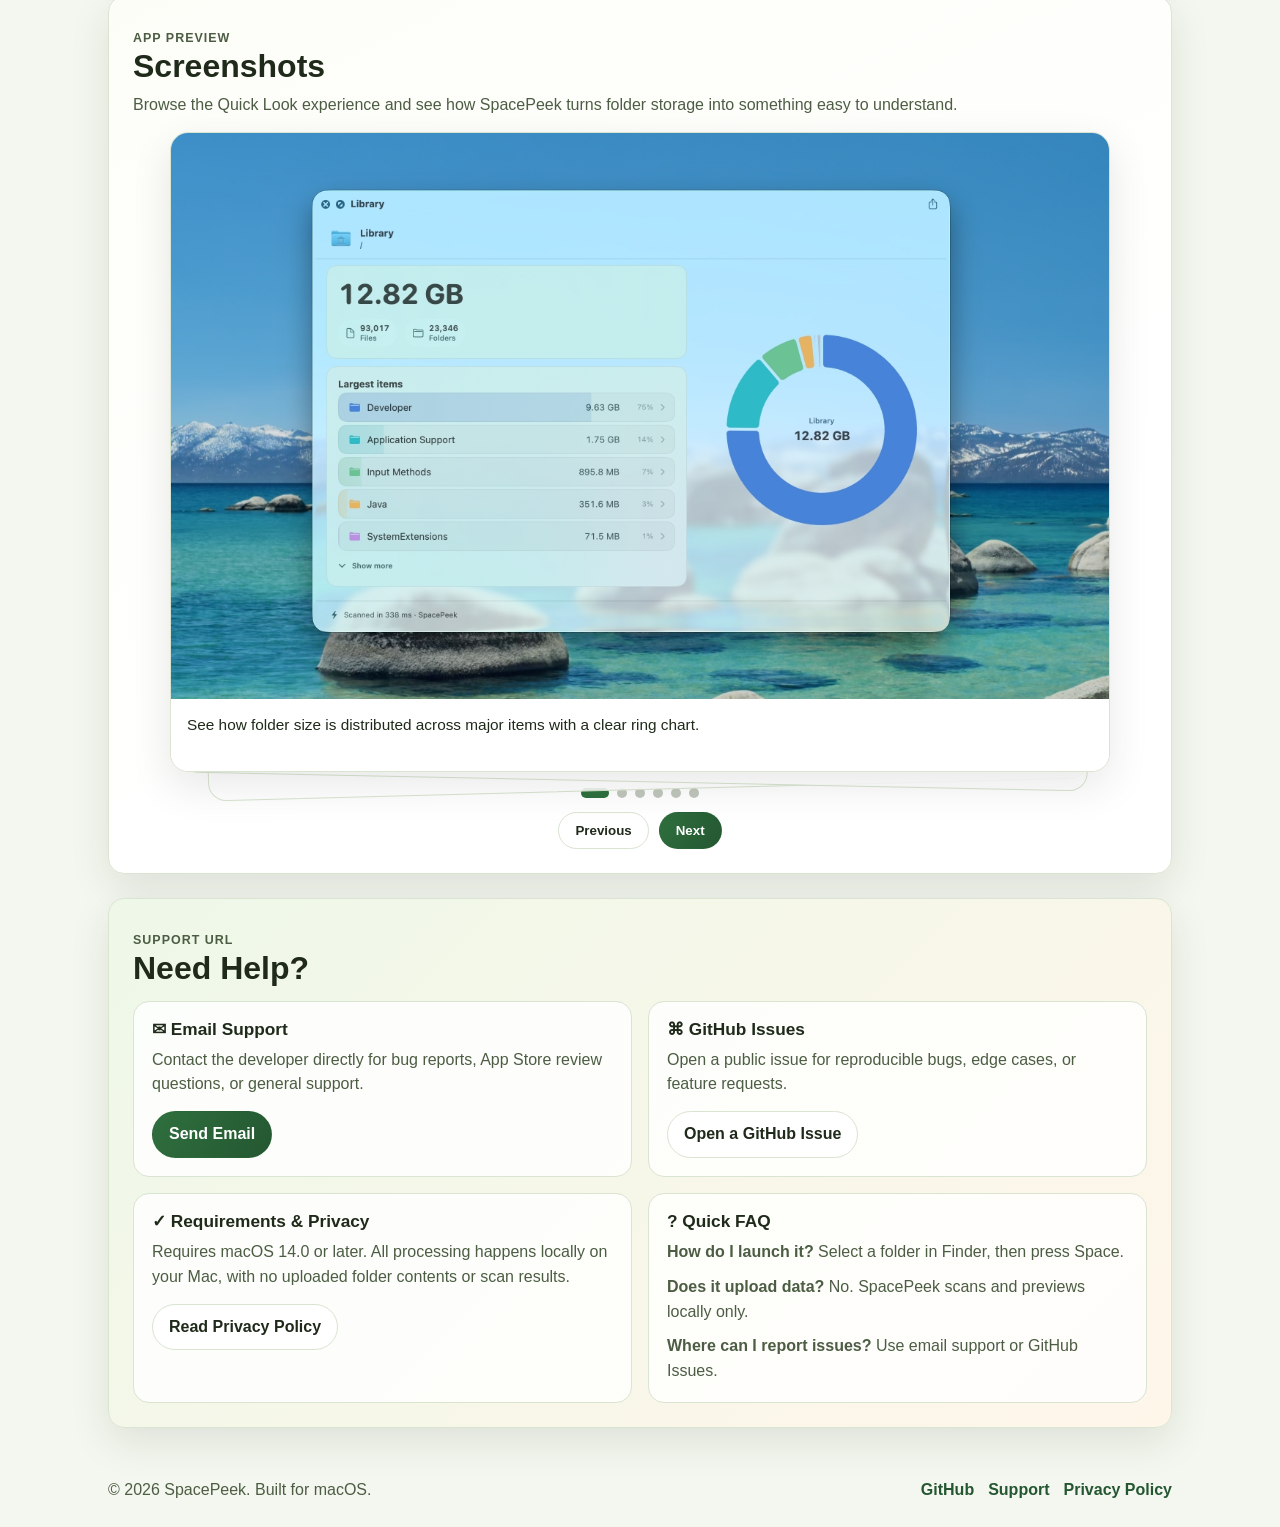
==== commit 1c2ee34a: "Improve favicon quality and refine site copy" ====
--- a/index.html
+++ b/index.html
@@ -50,10 +50,10 @@
                     <h1>Preview Folder Size Instantly from Finder</h1>
                     <p class="hero-copy">
                         Select a folder in Finder, press the Space Bar, and instantly open SpacePeek in Quick Look.
-                        A high-performance Rust engine and polished SwiftUI interface turn folder scanning into a fast,
-                        local-first storage preview.
+                        A high-performance Rust engine and polished SwiftUI interface make folder size previews feel immediate,
+                        clear, and effortless.
                     </p>
-                    <p class="hero-meta">Built for macOS 14.0 or later. No uploads. No analytics. No hidden cloud processing.</p>
+                    <p class="hero-meta">Built for macOS 14.0 or later. Private by default, with no uploads, analytics, or hidden cloud processing.</p>
                     <div class="cta-row">
                         <a class="btn btn-store is-disabled" href="#download" aria-disabled="true">Download on the Mac App Store</a>
                         <a class="btn btn-primary" href="#support">Get Support</a>
@@ -63,7 +63,7 @@
                 <aside class="hero-note" aria-label="Product summary">
                     <p class="eyebrow">At a Glance</p>
                     <h2>Finder QuickLook Extension for Folders</h2>
-                    <p>Select any folder in Finder, press the Space Bar, and SpacePeek instantly opens with a beautiful storage breakdown, item counts, and top space consumers.</p>
+                    <p>Select any folder in Finder, press the Space Bar, and SpacePeek opens instantly with a clear storage breakdown, item counts, and the folders taking the most space.</p>
                     <div class="hero-preview-card" aria-hidden="true">
                         <img src="screenshots/SpacePeek-01.jpg"
                             alt="Finder-style preview showing SpacePeek visualizing folder storage distribution" loading="eager" />
@@ -76,22 +76,22 @@
             <article>
                 <p class="feature-icon" aria-hidden="true">⚡</p>
                 <h2>Fast Local Scanning</h2>
-                <p>Press Space on a selected Finder folder and get counts and storage details without waiting through a full disk utility workflow.</p>
+                <p>Press Space on a selected Finder folder to see counts and storage details without opening a heavier disk utility.</p>
             </article>
             <article>
                 <p class="feature-icon" aria-hidden="true">◔</p>
                 <h2>Storage Visibility</h2>
-                <p>See total size, item counts, and the folders or files taking the most space so cleanup decisions are obvious.</p>
+                <p>See total size, item counts, and the folders or files using the most space so cleanup decisions are easier.</p>
             </article>
             <article>
                 <p class="feature-icon" aria-hidden="true">⇢</p>
                 <h2>Smooth Navigation</h2>
-                <p>Move through nested folders and inspect the next level of storage distribution inside the same polished preview flow.</p>
+                <p>Move through nested folders and inspect deeper storage distribution inside the same Quick Look preview.</p>
             </article>
             <article>
                 <p class="feature-icon" aria-hidden="true">🔒</p>
                 <h2>Local-First Privacy</h2>
-                <p>Folder contents and scan results stay on your Mac. SpacePeek does not upload, track, or analyze your files remotely.</p>
+                <p>Folder contents and scan results stay on your Mac. SpacePeek does not upload, track, or process your files remotely.</p>
             </article>
         </section>
 
@@ -99,7 +99,7 @@
             <div>
                 <p class="eyebrow">Get SpacePeek</p>
                 <h2>Ready to inspect folder size with one Space Bar press?</h2>
-                <p>Download SpacePeek from the Mac App Store once the listing is published.</p>
+                <p>Download SpacePeek from the Mac App Store after the review process is complete.</p>
             </div>
             <a class="btn btn-store is-disabled" href="#download" aria-disabled="true">Download on the Mac App Store</a>
         </section>
@@ -118,12 +118,12 @@
                 <article>
                     <span class="step-number">2</span>
                     <h3>Press the Space Bar</h3>
-                    <p>Quick Look launches SpacePeek directly from Finder with no extra setup.</p>
+                    <p>Quick Look opens SpacePeek directly from Finder with no extra setup.</p>
                 </article>
                 <article>
                     <span class="step-number">3</span>
                     <h3>Inspect the Breakdown</h3>
-                    <p>Review disk usage visuals, counts, and top space consumers immediately.</p>
+                    <p>Review the size breakdown, item counts, and top space consumers right away.</p>
                 </article>
             </div>
         </section>
@@ -132,33 +132,33 @@
             <div class="section-heading">
                 <p class="eyebrow">App Preview</p>
                 <h2>Screenshots</h2>
-                <p>Browse the preview experience and see how SpacePeek visualizes storage in Quick Look.</p>
+                <p>Browse the Quick Look experience and see how SpacePeek turns folder storage into something easy to understand.</p>
             </div>
             <div class="gallery-stage">
                 <div class="stack-wrap" id="stackWrap" aria-live="polite">
                     <figure class="shot-card">
                         <img src="screenshots/SpacePeek-01.jpg" alt="SpacePeek showing a ring chart visualizing folder distribution in Quick Look" loading="lazy" />
-                        <figcaption>Ring chart visualizing how folder size is distributed across major items.</figcaption>
+                        <figcaption>See how folder size is distributed across major items with a clear ring chart.</figcaption>
                     </figure>
                     <figure class="shot-card">
                         <img src="screenshots/SpacePeek-02.jpg" alt="SpacePeek displaying total size and item counts for a selected folder" loading="lazy" />
-                        <figcaption>Total size and item counts surfaced instantly for the selected folder.</figcaption>
+                        <figcaption>Total size and item counts appear instantly for the selected folder.</figcaption>
                     </figure>
                     <figure class="shot-card">
                         <img src="screenshots/SpacePeek-03.jpg" alt="SpacePeek highlighting the largest files and folders inside a folder preview" loading="lazy" />
-                        <figcaption>Top space consumers make cleanup opportunities obvious at a glance.</figcaption>
+                        <figcaption>Spot the files and folders using the most space before you dig deeper.</figcaption>
                     </figure>
                     <figure class="shot-card">
                         <img src="screenshots/SpacePeek-04.jpg" alt="SpacePeek navigating deeper into subfolders to inspect storage distribution" loading="lazy" />
-                        <figcaption>Navigate deeper into subfolders without leaving the preview flow.</figcaption>
+                        <figcaption>Move deeper into subfolders without leaving the preview.</figcaption>
                     </figure>
                     <figure class="shot-card">
                         <img src="screenshots/SpacePeek-05.jpg" alt="SpacePeek showing polished macOS interface details for disk usage preview" loading="lazy" />
-                        <figcaption>A polished SwiftUI presentation keeps complex storage data easy to read.</figcaption>
+                        <figcaption>The SwiftUI interface keeps dense storage information calm and readable.</figcaption>
                     </figure>
                     <figure class="shot-card">
                         <img src="screenshots/SpacePeek-06.jpg" alt="SpacePeek presenting a folder summary with visual storage insight and counts" loading="lazy" />
-                        <figcaption>Quick summaries help you understand folder structure before you open anything.</figcaption>
+                        <figcaption>Quick summaries help you understand folder structure before opening it.</figcaption>
                     </figure>
                 </div>
                 <div class="gallery-dots" id="galleryDots" aria-label="Screenshot navigation"></div>
@@ -177,12 +177,12 @@
             <div class="support-grid">
                 <article class="support-card">
                     <h3><span aria-hidden="true">✉</span> Email Support</h3>
-                    <p>Contact the developer directly for App Store review questions, bug reports, or general support.</p>
+                    <p>Contact the developer directly for bug reports, App Store review questions, or general support.</p>
                     <a class="btn btn-primary" href="mailto:wangfu91+spacepeek@hotmail.com">Send Email</a>
                 </article>
                 <article class="support-card">
                     <h3><span aria-hidden="true">⌘</span> GitHub Issues</h3>
-                    <p>Open a public issue for bugs, reproducible problems, or feature requests.</p>
+                    <p>Open a public issue for reproducible bugs, edge cases, or feature requests.</p>
                     <a class="btn btn-secondary" href="https://github.com/wangfu91/spacepeek/issues">Open a GitHub Issue</a>
                 </article>
                 <article class="support-card">
@@ -192,8 +192,8 @@
                 </article>
                 <article class="support-card faq-card">
                     <h3><span aria-hidden="true">?</span> Quick FAQ</h3>
-                    <p><strong>How do I launch it?</strong> Select a folder in Finder and press Space.</p>
-                    <p><strong>Does it upload data?</strong> No. SpacePeek scans locally only.</p>
+                    <p><strong>How do I launch it?</strong> Select a folder in Finder, then press Space.</p>
+                    <p><strong>Does it upload data?</strong> No. SpacePeek scans and previews locally only.</p>
                     <p><strong>Where can I report issues?</strong> Use email support or GitHub Issues.</p>
                 </article>
             </div>
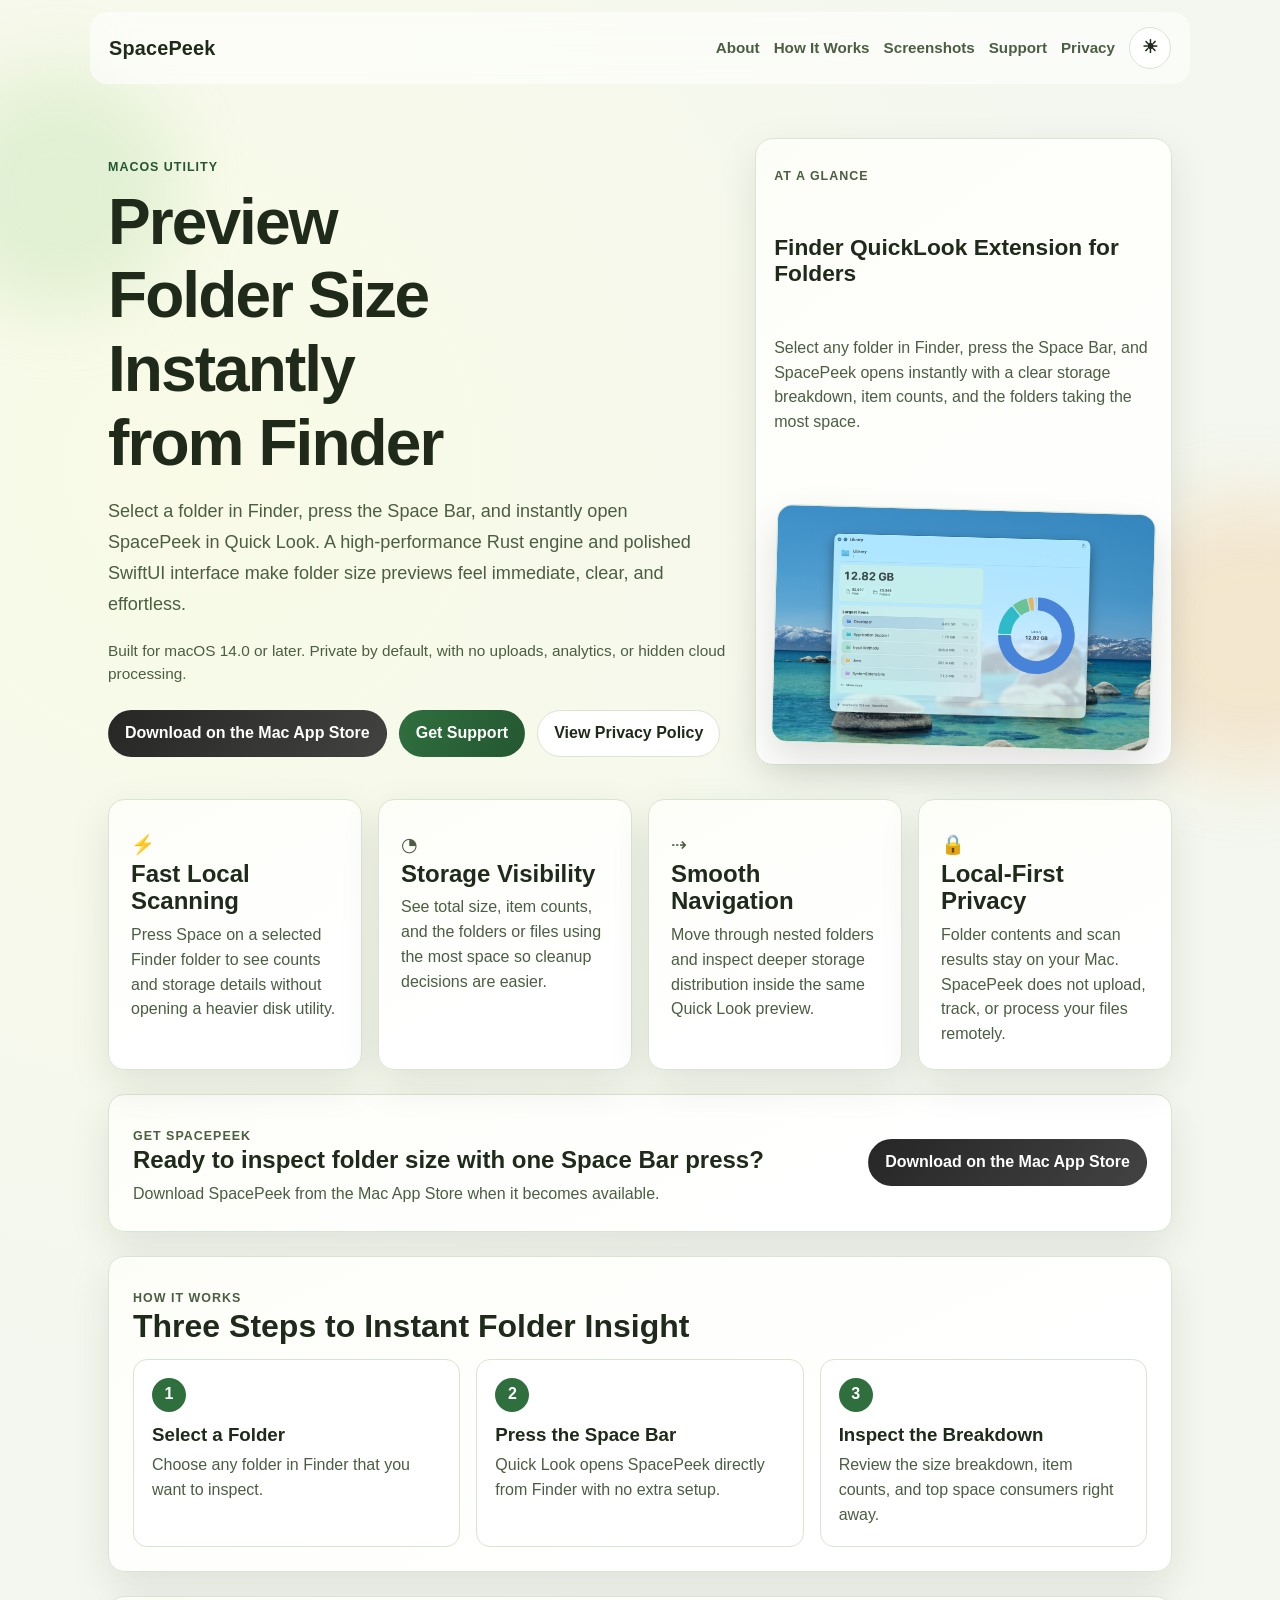
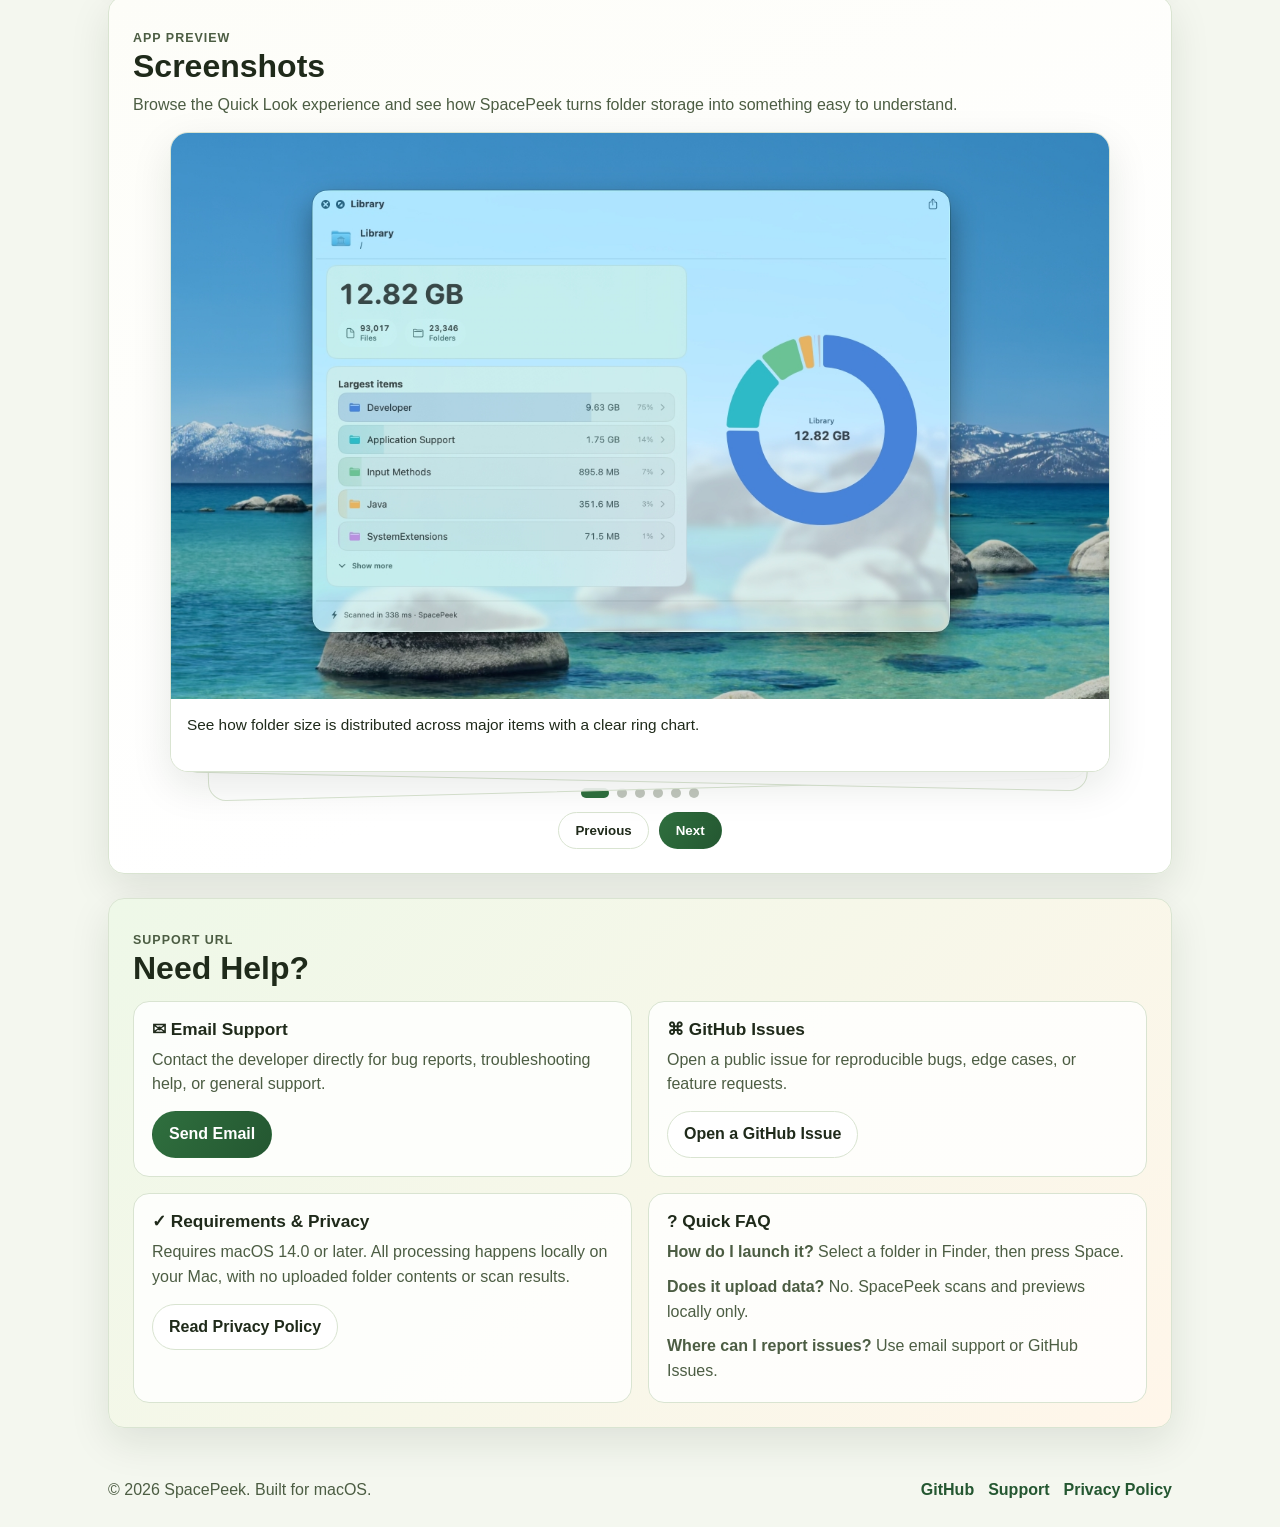
==== commit 89642c1d: "Refine public copy and simplify favicon asset" ====
--- a/index.html
+++ b/index.html
@@ -19,7 +19,7 @@
     <meta name="twitter:description"
         content="Preview folder size and storage breakdown instantly with a Space Bar press in Finder." />
     <meta name="twitter:image" content="https://wangfu91.github.io/SpacePeek/screenshots/SpacePeek-01.jpg" />
-    <link rel="icon" href="favicon.ico" sizes="any" />
+    <link rel="icon" href="favicon.ico?v=4" sizes="any" />
     <link rel="stylesheet" href="assets/styles.css" />
 </head>
 
@@ -99,7 +99,7 @@
             <div>
                 <p class="eyebrow">Get SpacePeek</p>
                 <h2>Ready to inspect folder size with one Space Bar press?</h2>
-                <p>Download SpacePeek from the Mac App Store after the review process is complete.</p>
+                <p>Download SpacePeek from the Mac App Store when it becomes available.</p>
             </div>
             <a class="btn btn-store is-disabled" href="#download" aria-disabled="true">Download on the Mac App Store</a>
         </section>
@@ -177,7 +177,7 @@
             <div class="support-grid">
                 <article class="support-card">
                     <h3><span aria-hidden="true">✉</span> Email Support</h3>
-                    <p>Contact the developer directly for bug reports, App Store review questions, or general support.</p>
+                    <p>Contact the developer directly for bug reports, troubleshooting help, or general support.</p>
                     <a class="btn btn-primary" href="mailto:wangfu91+spacepeek@hotmail.com">Send Email</a>
                 </article>
                 <article class="support-card">
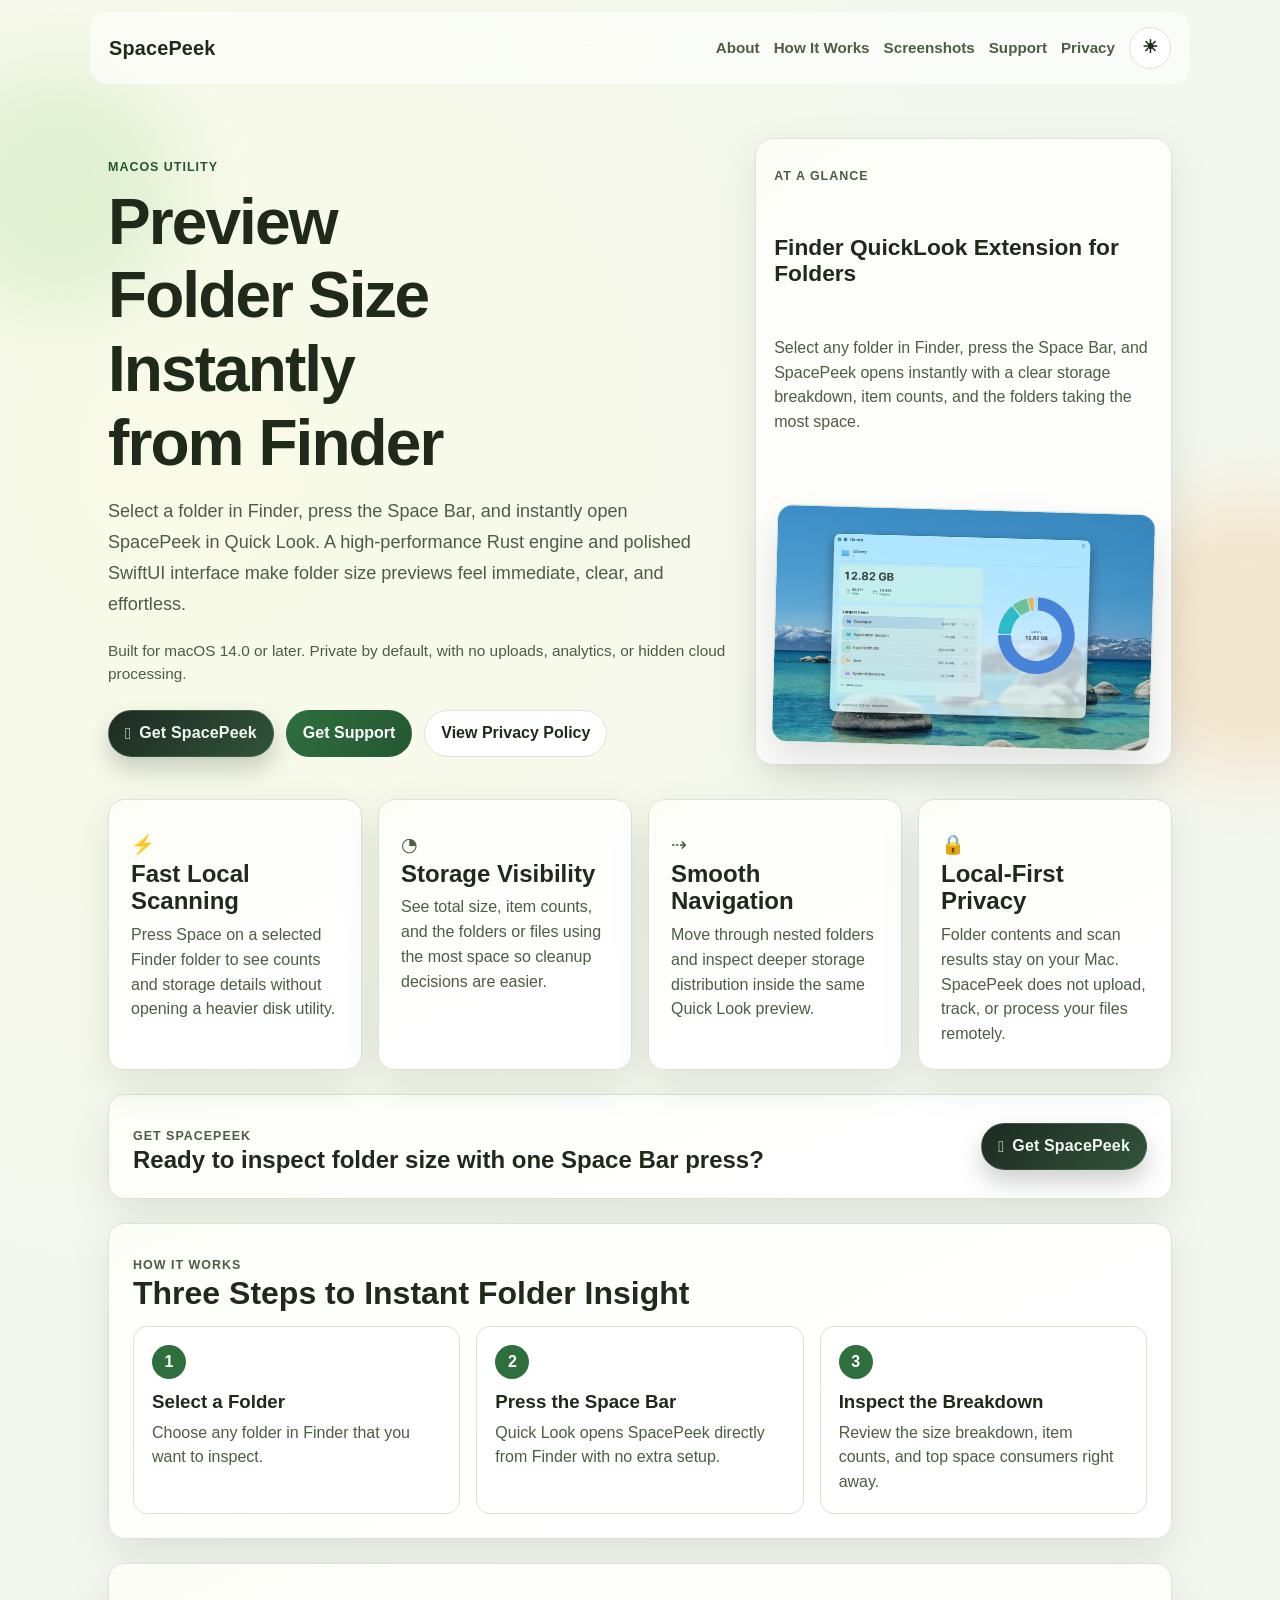
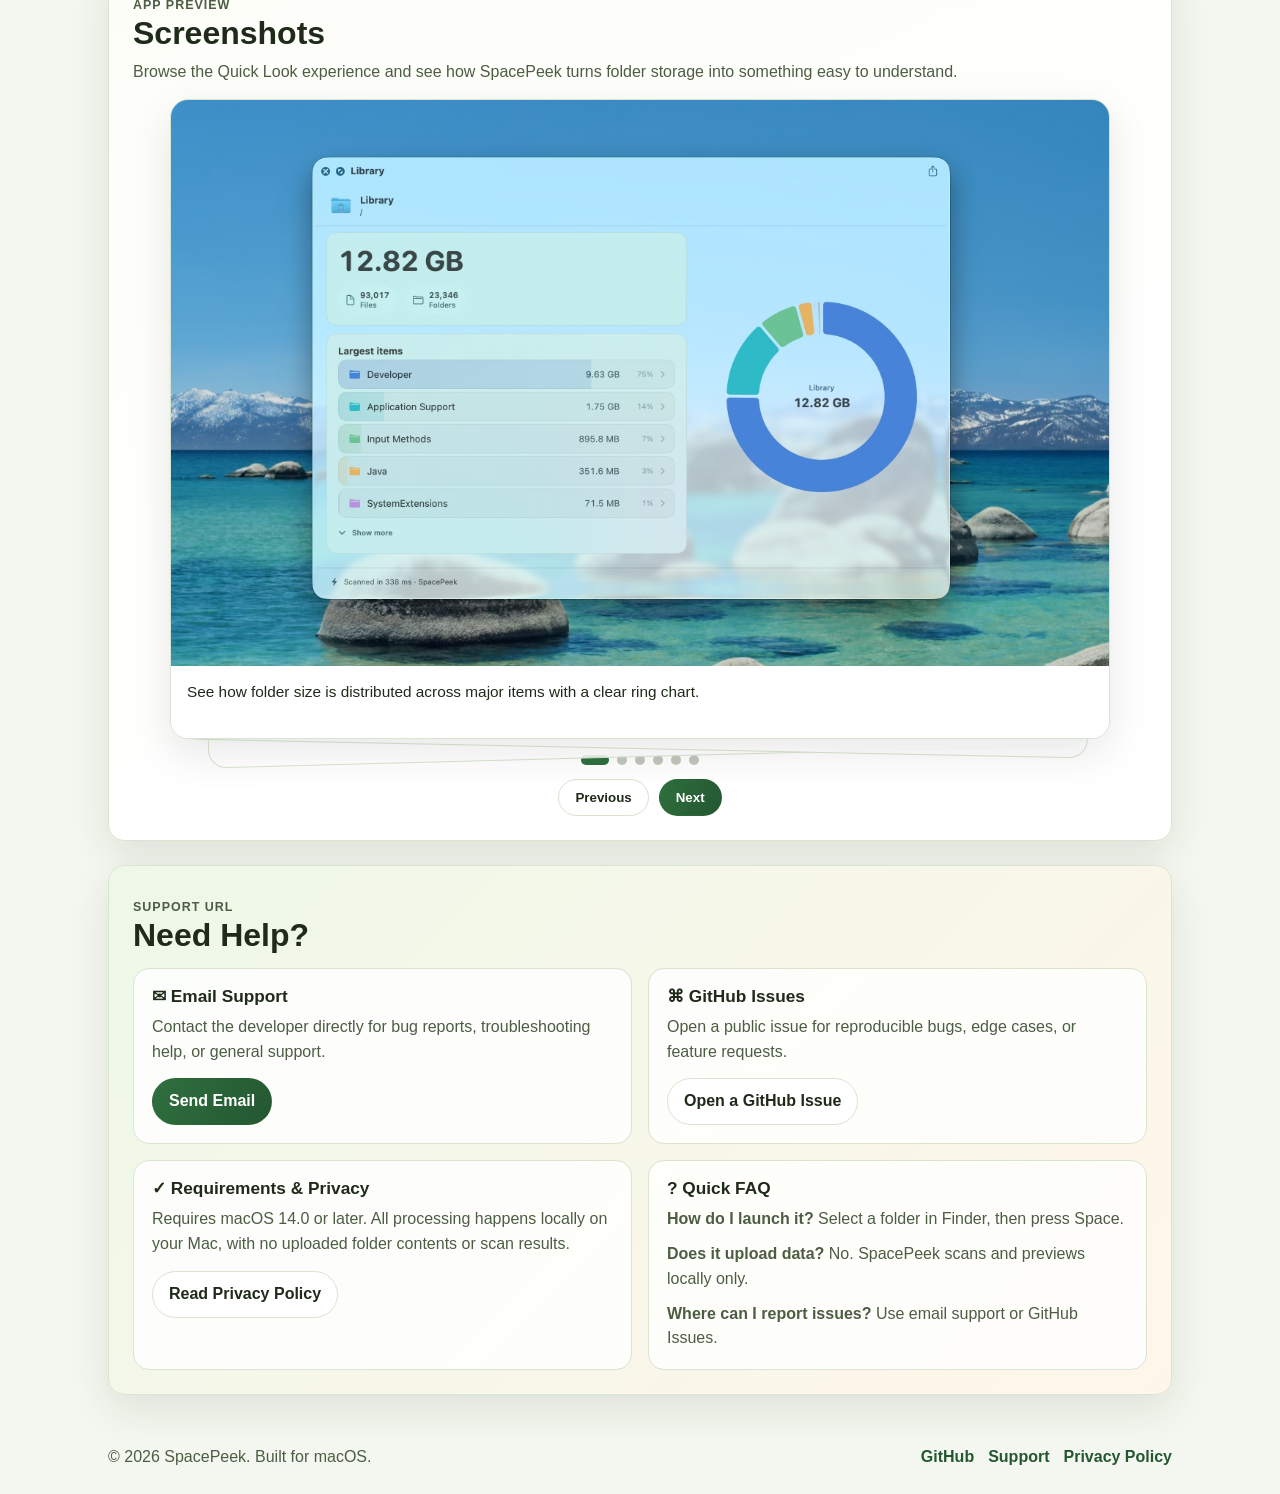
==== commit 58dafeb3: "Refine App Store CTA and site copy" ====
--- a/index.html
+++ b/index.html
@@ -50,12 +50,15 @@
                     <h1>Preview Folder Size Instantly from Finder</h1>
                     <p class="hero-copy">
                         Select a folder in Finder, press the Space Bar, and instantly open SpacePeek in Quick Look.
-                        A high-performance Rust engine and polished SwiftUI interface make folder size previews feel immediate,
+                        A high-performance Rust engine and polished SwiftUI interface make folder size previews feel
+                        immediate,
                         clear, and effortless.
                     </p>
-                    <p class="hero-meta">Built for macOS 14.0 or later. Private by default, with no uploads, analytics, or hidden cloud processing.</p>
+                    <p class="hero-meta">Built for macOS 14.0 or later. Private by default, with no uploads, analytics,
+                        or hidden cloud processing.</p>
                     <div class="cta-row">
-                        <a class="btn btn-store is-disabled" href="#download" aria-disabled="true">Download on the Mac App Store</a>
+                        <a class="btn btn-store" href="https://apps.apple.com/us/app/spacepeek/id6777129953"
+                            data-app-store-link><span aria-hidden="true"></span> Get SpacePeek</a>
                         <a class="btn btn-primary" href="#support">Get Support</a>
                         <a class="btn btn-secondary" href="privacy.html">View Privacy Policy</a>
                     </div>
@@ -63,10 +66,12 @@
                 <aside class="hero-note" aria-label="Product summary">
                     <p class="eyebrow">At a Glance</p>
                     <h2>Finder QuickLook Extension for Folders</h2>
-                    <p>Select any folder in Finder, press the Space Bar, and SpacePeek opens instantly with a clear storage breakdown, item counts, and the folders taking the most space.</p>
+                    <p>Select any folder in Finder, press the Space Bar, and SpacePeek opens instantly with a clear
+                        storage breakdown, item counts, and the folders taking the most space.</p>
                     <div class="hero-preview-card" aria-hidden="true">
                         <img src="screenshots/SpacePeek-01.jpg"
-                            alt="Finder-style preview showing SpacePeek visualizing folder storage distribution" loading="eager" />
+                            alt="Finder-style preview showing SpacePeek visualizing folder storage distribution"
+                            loading="eager" />
                     </div>
                 </aside>
             </div>
@@ -76,22 +81,26 @@
             <article>
                 <p class="feature-icon" aria-hidden="true">⚡</p>
                 <h2>Fast Local Scanning</h2>
-                <p>Press Space on a selected Finder folder to see counts and storage details without opening a heavier disk utility.</p>
+                <p>Press Space on a selected Finder folder to see counts and storage details without opening a heavier
+                    disk utility.</p>
             </article>
             <article>
                 <p class="feature-icon" aria-hidden="true">◔</p>
                 <h2>Storage Visibility</h2>
-                <p>See total size, item counts, and the folders or files using the most space so cleanup decisions are easier.</p>
+                <p>See total size, item counts, and the folders or files using the most space so cleanup decisions are
+                    easier.</p>
             </article>
             <article>
                 <p class="feature-icon" aria-hidden="true">⇢</p>
                 <h2>Smooth Navigation</h2>
-                <p>Move through nested folders and inspect deeper storage distribution inside the same Quick Look preview.</p>
+                <p>Move through nested folders and inspect deeper storage distribution inside the same Quick Look
+                    preview.</p>
             </article>
             <article>
                 <p class="feature-icon" aria-hidden="true">🔒</p>
                 <h2>Local-First Privacy</h2>
-                <p>Folder contents and scan results stay on your Mac. SpacePeek does not upload, track, or process your files remotely.</p>
+                <p>Folder contents and scan results stay on your Mac. SpacePeek does not upload, track, or process your
+                    files remotely.</p>
             </article>
         </section>
 
@@ -99,9 +108,9 @@
             <div>
                 <p class="eyebrow">Get SpacePeek</p>
                 <h2>Ready to inspect folder size with one Space Bar press?</h2>
-                <p>Download SpacePeek from the Mac App Store when it becomes available.</p>
-            </div>
-            <a class="btn btn-store is-disabled" href="#download" aria-disabled="true">Download on the Mac App Store</a>
+            </div>
+            <a class="btn btn-store" href="https://apps.apple.com/us/app/spacepeek/id6777129953"
+                data-app-store-link><span aria-hidden="true"></span> Get SpacePeek</a>
         </section>
 
         <section id="how-it-works" class="panel steps-panel">
@@ -132,32 +141,47 @@
             <div class="section-heading">
                 <p class="eyebrow">App Preview</p>
                 <h2>Screenshots</h2>
-                <p>Browse the Quick Look experience and see how SpacePeek turns folder storage into something easy to understand.</p>
+                <p>Browse the Quick Look experience and see how SpacePeek turns folder storage into something easy to
+                    understand.</p>
             </div>
             <div class="gallery-stage">
                 <div class="stack-wrap" id="stackWrap" aria-live="polite">
                     <figure class="shot-card">
-                        <img src="screenshots/SpacePeek-01.jpg" alt="SpacePeek showing a ring chart visualizing folder distribution in Quick Look" loading="lazy" />
-                        <figcaption>See how folder size is distributed across major items with a clear ring chart.</figcaption>
-                    </figure>
-                    <figure class="shot-card">
-                        <img src="screenshots/SpacePeek-02.jpg" alt="SpacePeek displaying total size and item counts for a selected folder" loading="lazy" />
+                        <img src="screenshots/SpacePeek-01.jpg"
+                            alt="SpacePeek showing a ring chart visualizing folder distribution in Quick Look"
+                            loading="lazy" />
+                        <figcaption>See how folder size is distributed across major items with a clear ring chart.
+                        </figcaption>
+                    </figure>
+                    <figure class="shot-card">
+                        <img src="screenshots/SpacePeek-02.jpg"
+                            alt="SpacePeek displaying total size and item counts for a selected folder"
+                            loading="lazy" />
                         <figcaption>Total size and item counts appear instantly for the selected folder.</figcaption>
                     </figure>
                     <figure class="shot-card">
-                        <img src="screenshots/SpacePeek-03.jpg" alt="SpacePeek highlighting the largest files and folders inside a folder preview" loading="lazy" />
+                        <img src="screenshots/SpacePeek-03.jpg"
+                            alt="SpacePeek highlighting the largest files and folders inside a folder preview"
+                            loading="lazy" />
                         <figcaption>Spot the files and folders using the most space before you dig deeper.</figcaption>
                     </figure>
                     <figure class="shot-card">
-                        <img src="screenshots/SpacePeek-04.jpg" alt="SpacePeek navigating deeper into subfolders to inspect storage distribution" loading="lazy" />
+                        <img src="screenshots/SpacePeek-04.jpg"
+                            alt="SpacePeek navigating deeper into subfolders to inspect storage distribution"
+                            loading="lazy" />
                         <figcaption>Move deeper into subfolders without leaving the preview.</figcaption>
                     </figure>
                     <figure class="shot-card">
-                        <img src="screenshots/SpacePeek-05.jpg" alt="SpacePeek showing polished macOS interface details for disk usage preview" loading="lazy" />
-                        <figcaption>The SwiftUI interface keeps dense storage information calm and readable.</figcaption>
-                    </figure>
-                    <figure class="shot-card">
-                        <img src="screenshots/SpacePeek-06.jpg" alt="SpacePeek presenting a folder summary with visual storage insight and counts" loading="lazy" />
+                        <img src="screenshots/SpacePeek-05.jpg"
+                            alt="SpacePeek showing polished macOS interface details for disk usage preview"
+                            loading="lazy" />
+                        <figcaption>The SwiftUI interface keeps dense storage information calm and readable.
+                        </figcaption>
+                    </figure>
+                    <figure class="shot-card">
+                        <img src="screenshots/SpacePeek-06.jpg"
+                            alt="SpacePeek presenting a folder summary with visual storage insight and counts"
+                            loading="lazy" />
                         <figcaption>Quick summaries help you understand folder structure before opening it.</figcaption>
                     </figure>
                 </div>
@@ -183,11 +207,13 @@
                 <article class="support-card">
                     <h3><span aria-hidden="true">⌘</span> GitHub Issues</h3>
                     <p>Open a public issue for reproducible bugs, edge cases, or feature requests.</p>
-                    <a class="btn btn-secondary" href="https://github.com/wangfu91/spacepeek/issues">Open a GitHub Issue</a>
+                    <a class="btn btn-secondary" href="https://github.com/wangfu91/spacepeek/issues">Open a GitHub
+                        Issue</a>
                 </article>
                 <article class="support-card">
                     <h3><span aria-hidden="true">✓</span> Requirements & Privacy</h3>
-                    <p>Requires macOS 14.0 or later. All processing happens locally on your Mac, with no uploaded folder contents or scan results.</p>
+                    <p>Requires macOS 14.0 or later. All processing happens locally on your Mac, with no uploaded folder
+                        contents or scan results.</p>
                     <a class="btn btn-secondary" href="privacy.html">Read Privacy Policy</a>
                 </article>
                 <article class="support-card faq-card">
--- a/assets/styles.css
+++ b/assets/styles.css
@@ -300,9 +300,18 @@
 }
 
 .btn-store {
-    background: linear-gradient(135deg, #141414, #333333);
-    color: #ffffff;
+    background: linear-gradient(135deg, #1d2a21, #31543b);
+    color: #eff8ed;
     min-height: 46px;
+    border: 1px solid rgba(146, 190, 147, 0.22);
+    box-shadow: 0 12px 24px rgba(27, 45, 31, 0.22);
+    letter-spacing: 0.01em;
+}
+
+.btn-store span[aria-hidden="true"] {
+    margin-right: 8px;
+    font-size: 1.02em;
+    line-height: 1;
 }
 
 .btn.is-disabled,
@@ -518,7 +527,7 @@
     margin-top: 14px;
 }
 
-.faq-card p + p {
+.faq-card p+p {
     margin-top: 10px;
 }
 
@@ -634,8 +643,10 @@
     }
 
     .btn-store {
-        background: linear-gradient(135deg, #f2f2f2, #cfcfcf);
-        color: #151515;
+        background: linear-gradient(135deg, #1d2a21, #31543b);
+        color: #eff8ed;
+        border-color: rgba(146, 190, 147, 0.24);
+        box-shadow: 0 12px 24px rgba(0, 0, 0, 0.28);
     }
 
     .shot-card figcaption {
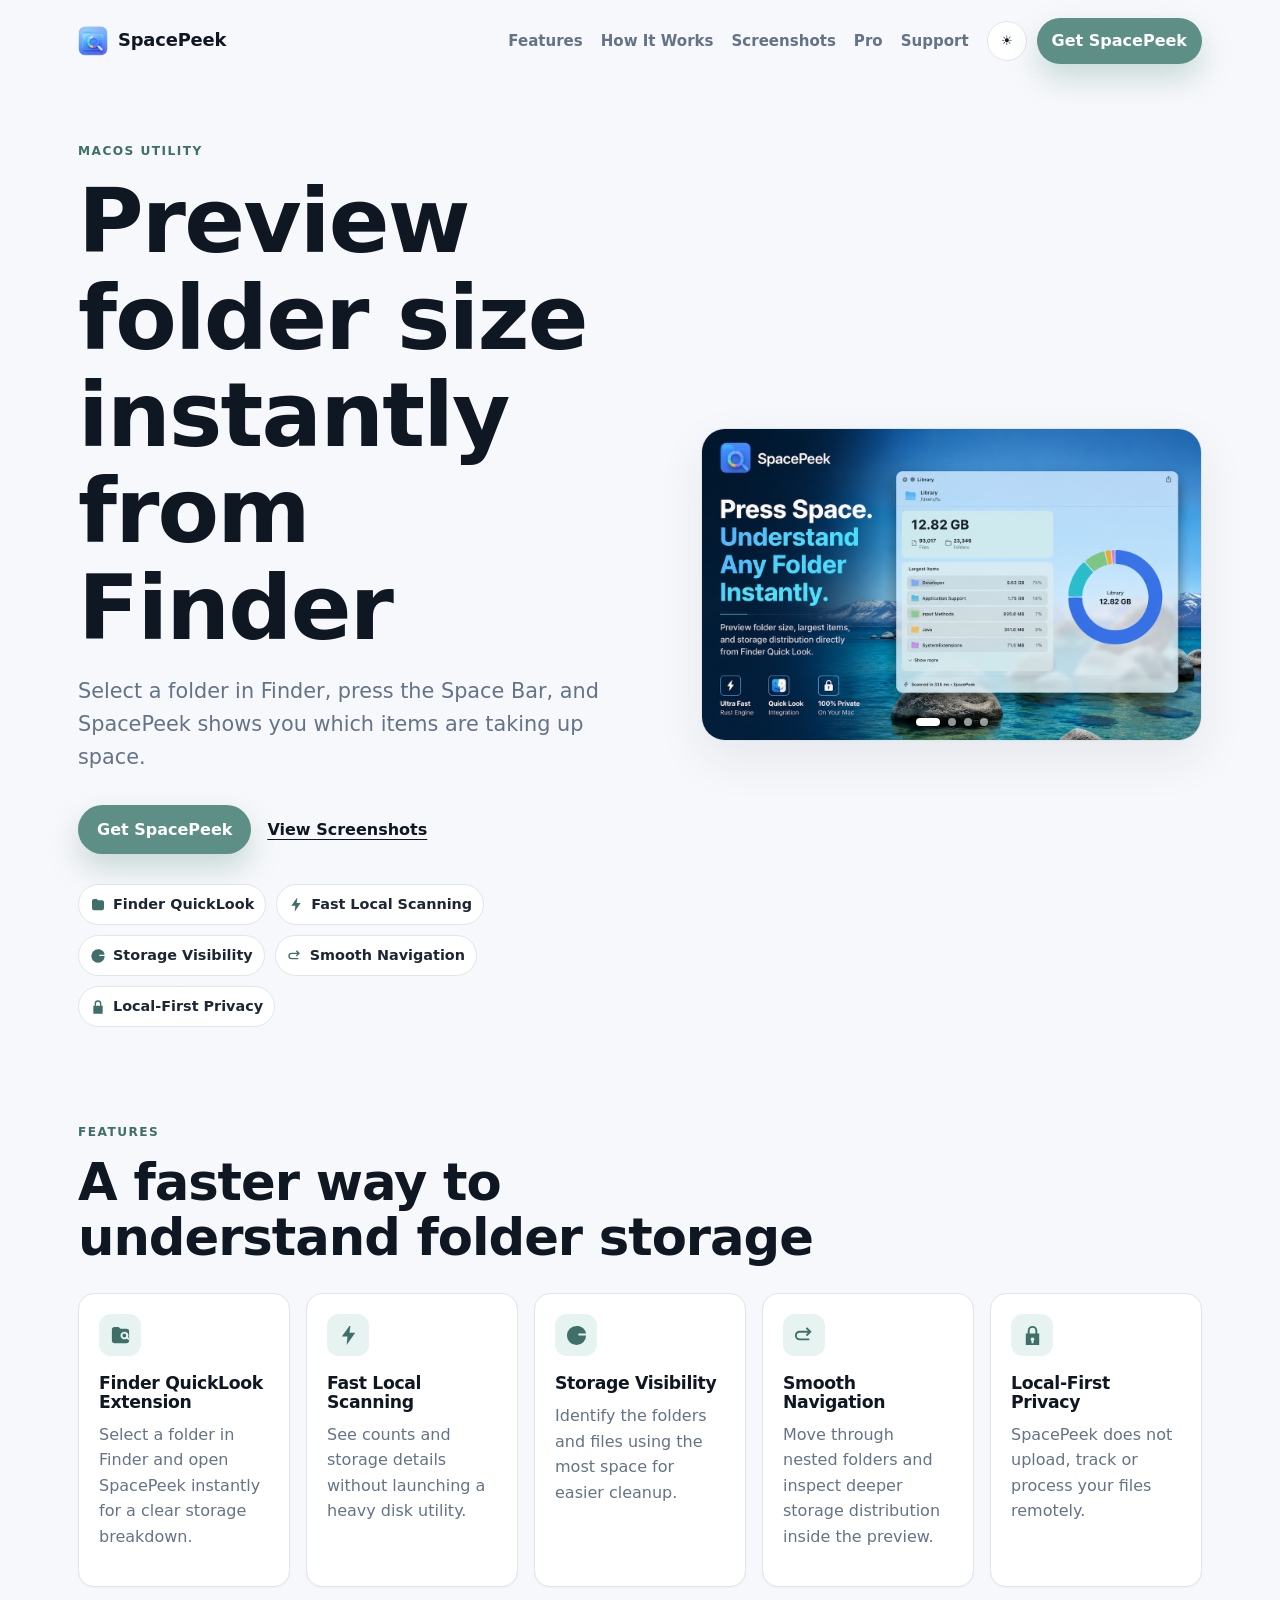
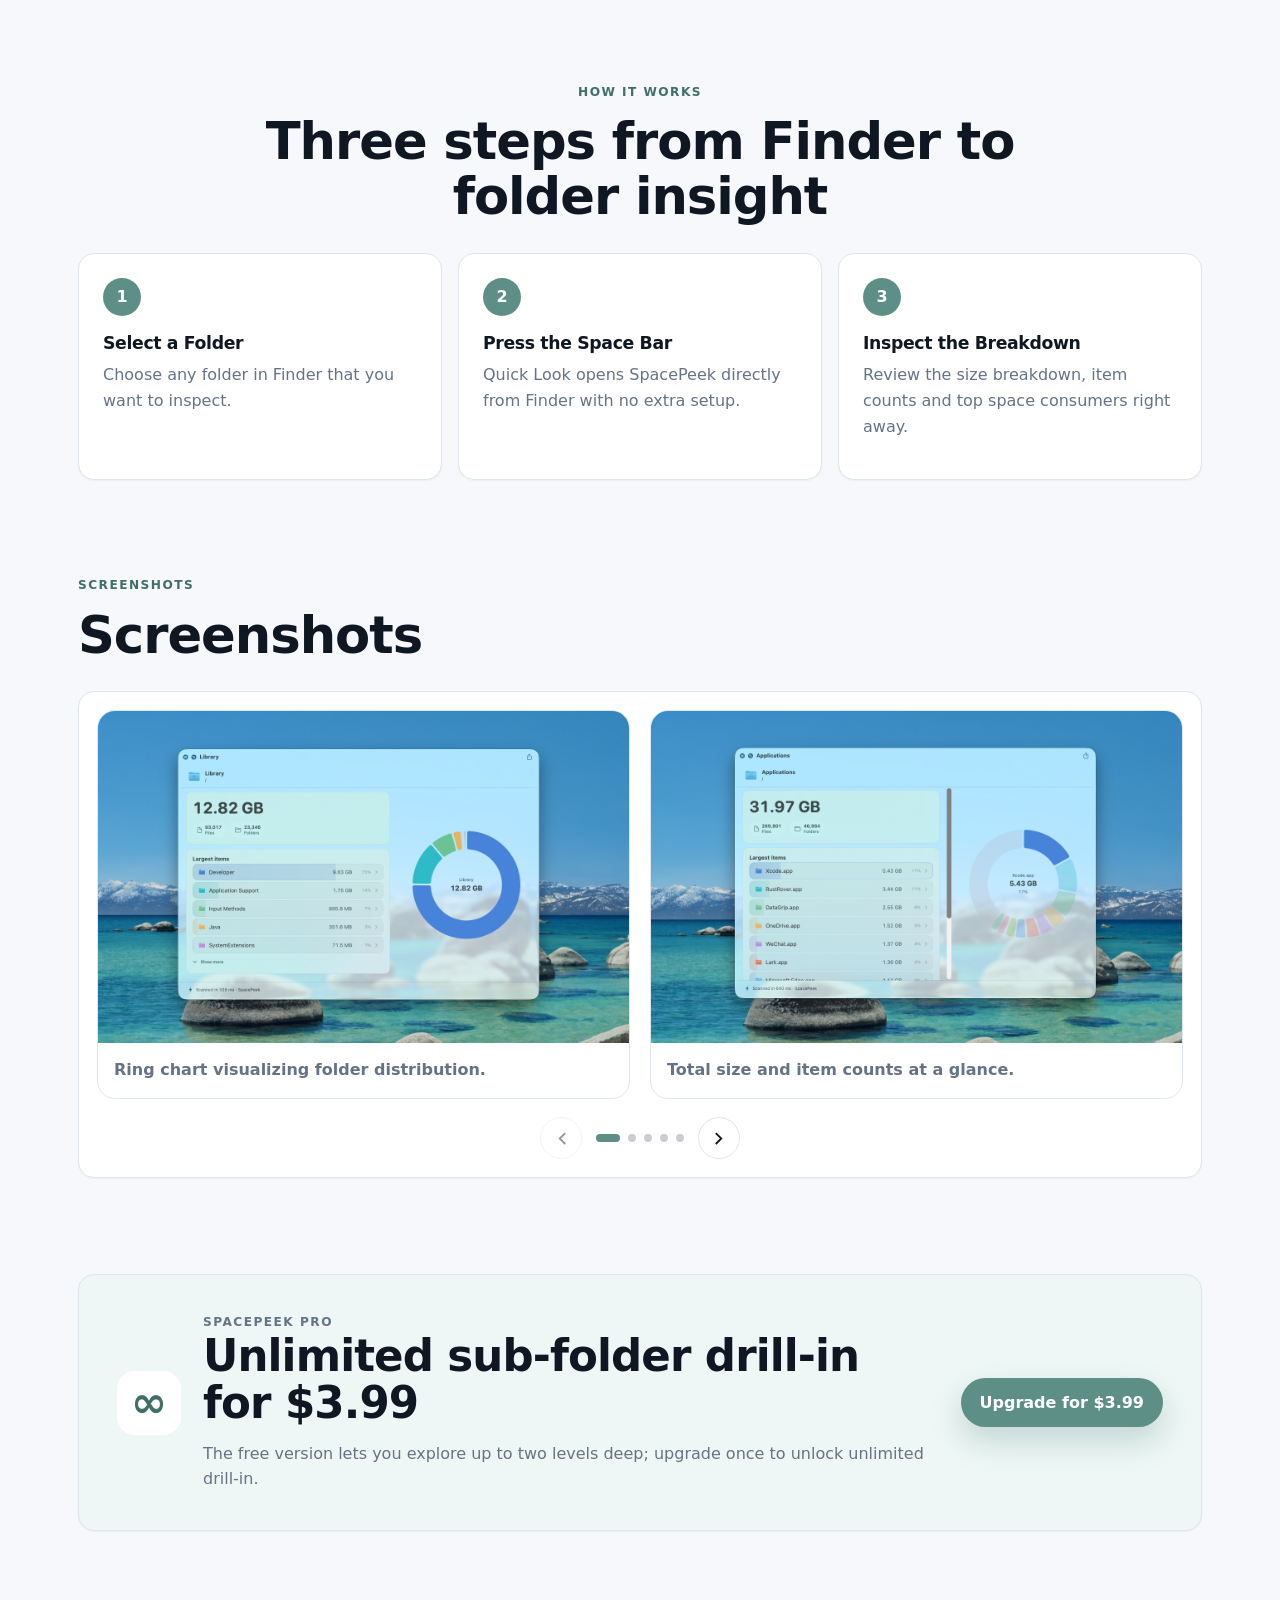
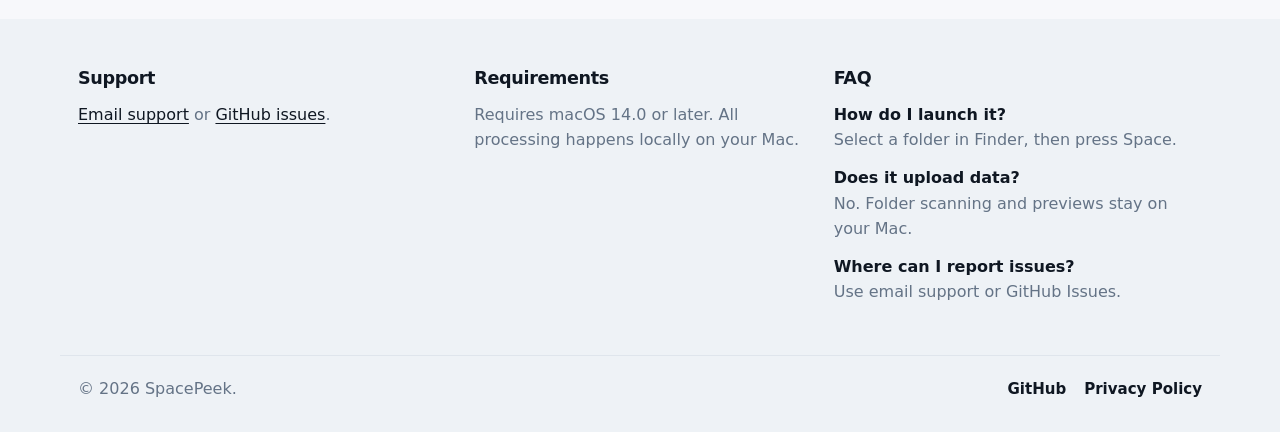
==== commit 8009a65e: "Redesign the SpacePeek landing page" ====
--- a/index.html
+++ b/index.html
@@ -6,117 +6,172 @@
     <meta name="viewport" content="width=device-width, initial-scale=1.0" />
     <title>SpacePeek - Preview Folder Size Instantly from Finder</title>
     <meta name="description"
-        content="Select a folder in Finder, press Space, and instantly preview disk usage with SpacePeek. Built with a high-performance Rust engine and polished SwiftUI interface." />
-    <meta name="theme-color" content="#0f1712" />
+        content="Select a folder in Finder, press the Space Bar, and SpacePeek shows you which items are taking up space." />
+    <meta name="theme-color" content="#f7f8fb" />
+    <link rel="canonical" href="https://spacepeek.space/" />
     <meta property="og:title" content="SpacePeek - Preview Folder Size Instantly from Finder" />
     <meta property="og:description"
-        content="SpacePeek lets you select a folder in Finder, press Space, and instantly inspect size, item counts, and top space consumers." />
+        content="Preview folder size, item counts, top space consumers, and storage distribution directly from Finder Quick Look." />
     <meta property="og:type" content="website" />
-    <meta property="og:url" content="https://wangfu91.github.io/SpacePeek/" />
-    <meta property="og:image" content="https://wangfu91.github.io/SpacePeek/screenshots/SpacePeek-01.jpg" />
+    <meta property="og:url" content="https://spacepeek.space/" />
+    <meta property="og:image" content="https://spacepeek.space/posters/01.png" />
     <meta name="twitter:card" content="summary_large_image" />
     <meta name="twitter:title" content="SpacePeek - Preview Folder Size Instantly from Finder" />
     <meta name="twitter:description"
-        content="Preview folder size and storage breakdown instantly with a Space Bar press in Finder." />
-    <meta name="twitter:image" content="https://wangfu91.github.io/SpacePeek/screenshots/SpacePeek-01.jpg" />
-    <link rel="icon" href="favicon.ico?v=4" sizes="any" />
+        content="Select a folder in Finder, press the Space Bar, and SpacePeek shows you which items are taking up space." />
+    <meta name="twitter:image" content="https://spacepeek.space/posters/01.png" />
+    <link rel="icon" href="favicon.ico?v=8" sizes="any" />
+    <link rel="apple-touch-icon" href="assets/SpacePeek.png" />
     <link rel="stylesheet" href="assets/styles.css" />
 </head>
 
 <body>
-    <div class="bg-orb bg-orb-1"></div>
-    <div class="bg-orb bg-orb-2"></div>
-
     <header class="site-header" id="siteHeader">
-        <a class="brand" href="#top">SpacePeek</a>
+        <a class="brand" href="#top">
+            <img src="assets/SpacePeek.png" alt="" />
+            <span>SpacePeek</span>
+        </a>
         <nav aria-label="Primary navigation">
-            <a href="#about">About</a>
+            <a href="#features">Features</a>
             <a href="#how-it-works">How It Works</a>
             <a href="#screenshots">Screenshots</a>
+            <a href="#pro">Pro</a>
             <a href="#support">Support</a>
-            <a href="privacy.html">Privacy</a>
+        </nav>
+        <div class="header-actions">
             <button class="theme-toggle" id="themeToggle" type="button" aria-label="Toggle theme" title="Toggle theme">
-                <span class="theme-icon theme-icon-sun" aria-hidden="true">☀</span>
-                <span class="theme-icon theme-icon-moon" aria-hidden="true">🌙</span>
+                <span class="theme-toggle-icon theme-toggle-sun" aria-hidden="true">☀</span>
+                <span class="theme-toggle-icon theme-toggle-moon" aria-hidden="true">☾</span>
             </button>
-        </nav>
+            <a class="btn btn-primary btn-small" href="https://apps.apple.com/us/app/spacepeek/id6777129953"
+                data-app-store-link>Get SpacePeek</a>
+        </div>
     </header>
 
-    <main id="top" class="container">
-        <section class="hero" id="about">
-            <div class="hero-layout">
-                <div class="hero-copy-wrap">
-                    <p class="eyebrow">macOS Utility</p>
-                    <h1>Preview Folder Size Instantly from Finder</h1>
-                    <p class="hero-copy">
-                        Select a folder in Finder, press the Space Bar, and instantly open SpacePeek in Quick Look.
-                        A high-performance Rust engine and polished SwiftUI interface make folder size previews feel
-                        immediate,
-                        clear, and effortless.
-                    </p>
-                    <p class="hero-meta">Built for macOS 14.0 or later. Private by default, with no uploads, analytics,
-                        or hidden cloud processing.</p>
-                    <div class="cta-row">
-                        <a class="btn btn-store" href="https://apps.apple.com/us/app/spacepeek/id6777129953"
-                            data-app-store-link><span aria-hidden="true"></span> Get SpacePeek</a>
-                        <a class="btn btn-primary" href="#support">Get Support</a>
-                        <a class="btn btn-secondary" href="privacy.html">View Privacy Policy</a>
-                    </div>
+    <main id="top">
+        <section class="hero" aria-labelledby="hero-title">
+            <div class="hero-copy">
+                <p class="eyebrow">macOS Utility</p>
+                <h1 id="hero-title">Preview folder size instantly from Finder</h1>
+                <p class="hero-lede">
+                    Select a folder in Finder, press the Space Bar, and SpacePeek shows you which items are taking up
+                    space.
+                </p>
+                <div class="hero-actions">
+                    <a class="btn btn-primary" href="https://apps.apple.com/us/app/spacepeek/id6777129953"
+                        data-app-store-link>Get SpacePeek</a>
+                    <a class="text-link" href="#screenshots">View Screenshots</a>
                 </div>
-                <aside class="hero-note" aria-label="Product summary">
-                    <p class="eyebrow">At a Glance</p>
-                    <h2>Finder QuickLook Extension for Folders</h2>
-                    <p>Select any folder in Finder, press the Space Bar, and SpacePeek opens instantly with a clear
-                        storage breakdown, item counts, and the folders taking the most space.</p>
-                    <div class="hero-preview-card" aria-hidden="true">
-                        <img src="screenshots/SpacePeek-01.jpg"
-                            alt="Finder-style preview showing SpacePeek visualizing folder storage distribution"
-                            loading="eager" />
-                    </div>
-                </aside>
-            </div>
-        </section>
-
-        <section class="feature-grid" aria-label="Features">
-            <article>
-                <p class="feature-icon" aria-hidden="true">⚡</p>
-                <h2>Fast Local Scanning</h2>
-                <p>Press Space on a selected Finder folder to see counts and storage details without opening a heavier
-                    disk utility.</p>
-            </article>
-            <article>
-                <p class="feature-icon" aria-hidden="true">◔</p>
-                <h2>Storage Visibility</h2>
-                <p>See total size, item counts, and the folders or files using the most space so cleanup decisions are
-                    easier.</p>
-            </article>
-            <article>
-                <p class="feature-icon" aria-hidden="true">⇢</p>
-                <h2>Smooth Navigation</h2>
-                <p>Move through nested folders and inspect deeper storage distribution inside the same Quick Look
-                    preview.</p>
-            </article>
-            <article>
-                <p class="feature-icon" aria-hidden="true">🔒</p>
-                <h2>Local-First Privacy</h2>
-                <p>Folder contents and scan results stay on your Mac. SpacePeek does not upload, track, or process your
-                    files remotely.</p>
-            </article>
-        </section>
-
-        <section class="inline-cta panel" id="download">
-            <div>
-                <p class="eyebrow">Get SpacePeek</p>
-                <h2>Ready to inspect folder size with one Space Bar press?</h2>
-            </div>
-            <a class="btn btn-store" href="https://apps.apple.com/us/app/spacepeek/id6777129953"
-                data-app-store-link><span aria-hidden="true"></span> Get SpacePeek</a>
-        </section>
-
-        <section id="how-it-works" class="panel steps-panel">
+                <ul class="pill-list" aria-label="Highlights">
+                    <li>
+                        <svg viewBox="0 0 24 24" aria-hidden="true" focusable="false">
+                            <path d="M3 6a3 3 0 0 1 3-3h4l2 2h6a3 3 0 0 1 3 3v9a3 3 0 0 1-3 3H6a3 3 0 0 1-3-3V6Z" />
+                        </svg>
+                        Finder QuickLook
+                    </li>
+                    <li>
+                        <svg viewBox="0 0 24 24" aria-hidden="true" focusable="false">
+                            <path d="M13 2 5 13h6l-1 9 9-13h-6l1-7Z" />
+                        </svg>
+                        Fast Local Scanning
+                    </li>
+                    <li>
+                        <svg viewBox="0 0 24 24" aria-hidden="true" focusable="false">
+                            <path d="M12 2a10 10 0 1 0 10 10h-8V2h-2Zm2 0v8h8a10 10 0 0 0-8-8Z" />
+                        </svg>
+                        Storage Visibility
+                    </li>
+                    <li>
+                        <svg viewBox="0 0 24 24" aria-hidden="true" focusable="false">
+                            <path d="M7 7h8.6l-2.3-2.3 1.4-1.4L19.4 8l-4.7 4.7-1.4-1.4L15.6 9H7a3 3 0 0 0 0 6h10v2H7A5 5 0 0 1 7 7Z" />
+                        </svg>
+                        Smooth Navigation
+                    </li>
+                    <li>
+                        <svg viewBox="0 0 24 24" aria-hidden="true" focusable="false">
+                            <path d="M12 2a5 5 0 0 0-5 5v3H5v12h14V10h-2V7a5 5 0 0 0-5-5Zm-3 8V7a3 3 0 1 1 6 0v3H9Z" />
+                        </svg>
+                        Local-First Privacy
+                    </li>
+                </ul>
+            </div>
+            <div class="hero-visual" aria-label="SpacePeek poster slideshow">
+                <div class="poster-track" id="posterTrack">
+                    <figure class="poster-slide">
+                        <img src="posters/01.png" alt="SpacePeek poster showing instant folder size preview" />
+                    </figure>
+                    <figure class="poster-slide">
+                        <img src="posters/02.png" alt="SpacePeek poster showing storage distribution in a folder" />
+                    </figure>
+                    <figure class="poster-slide">
+                        <img src="posters/03.png" alt="SpacePeek poster showing Downloads cleanup analysis" />
+                    </figure>
+                    <figure class="poster-slide">
+                        <img src="posters/04.png" alt="SpacePeek poster showing large project folder analysis" />
+                    </figure>
+                </div>
+                <div class="poster-dots" id="posterDots" aria-label="Poster navigation"></div>
+            </div>
+        </section>
+
+        <section class="section" id="features" aria-labelledby="features-title">
             <div class="section-heading">
+                <p class="eyebrow">Features</p>
+                <h2 id="features-title">A faster way to understand folder storage</h2>
+            </div>
+            <div class="feature-grid">
+                <article class="feature-card">
+                    <span class="feature-icon" aria-hidden="true">
+                        <svg viewBox="0 0 24 24" focusable="false">
+                            <path d="M3 6a3 3 0 0 1 3-3h4l2 2h6a3 3 0 0 1 3 3v9a3 3 0 0 1-3 3H6a3 3 0 0 1-3-3V6Zm13 2a4 4 0 1 0 2.5 7.1l1.7 1.7 1.4-1.4-1.7-1.7A4 4 0 0 0 16 8Zm0 2a2 2 0 1 1 0 4 2 2 0 0 1 0-4Z" />
+                        </svg>
+                    </span>
+                    <h3>Finder QuickLook Extension</h3>
+                    <p>Select a folder in Finder and open SpacePeek instantly for a clear storage breakdown.</p>
+                </article>
+                <article class="feature-card">
+                    <span class="feature-icon" aria-hidden="true">
+                        <svg viewBox="0 0 24 24" focusable="false">
+                            <path d="M13 2 5 13h6l-1 9 9-13h-6l1-7Z" />
+                        </svg>
+                    </span>
+                    <h3>Fast Local Scanning</h3>
+                    <p>See counts and storage details without launching a heavy disk utility.</p>
+                </article>
+                <article class="feature-card">
+                    <span class="feature-icon" aria-hidden="true">
+                        <svg viewBox="0 0 24 24" focusable="false">
+                            <path d="M12 2a10 10 0 1 0 10 10h-8V2h-2Zm2 0v8h8a10 10 0 0 0-8-8Z" />
+                        </svg>
+                    </span>
+                    <h3>Storage Visibility</h3>
+                    <p>Identify the folders and files using the most space for easier cleanup.</p>
+                </article>
+                <article class="feature-card">
+                    <span class="feature-icon" aria-hidden="true">
+                        <svg viewBox="0 0 24 24" focusable="false">
+                            <path d="M7 7h8.6l-2.3-2.3 1.4-1.4L19.4 8l-4.7 4.7-1.4-1.4L15.6 9H7a3 3 0 0 0 0 6h10v2H7A5 5 0 0 1 7 7Z" />
+                        </svg>
+                    </span>
+                    <h3>Smooth Navigation</h3>
+                    <p>Move through nested folders and inspect deeper storage distribution inside the preview.</p>
+                </article>
+                <article class="feature-card">
+                    <span class="feature-icon" aria-hidden="true">
+                        <svg viewBox="0 0 24 24" focusable="false">
+                            <path d="M12 2a5 5 0 0 0-5 5v3H5v12h14V10h-2V7a5 5 0 0 0-5-5Zm-3 8V7a3 3 0 1 1 6 0v3H9Zm3 4a2 2 0 0 1 1 3.7V20h-2v-2.3A2 2 0 0 1 12 14Z" />
+                        </svg>
+                    </span>
+                    <h3>Local-First Privacy</h3>
+                    <p>SpacePeek does not upload, track or process your files remotely.</p>
+                </article>
+            </div>
+        </section>
+
+        <section class="section steps-section" id="how-it-works" aria-labelledby="steps-title">
+            <div class="section-heading centered">
                 <p class="eyebrow">How It Works</p>
-                <h2>Three Steps to Instant Folder Insight</h2>
+                <h2 id="steps-title">Three steps from Finder to folder insight</h2>
             </div>
             <div class="steps-grid">
                 <article>
@@ -132,111 +187,118 @@
                 <article>
                     <span class="step-number">3</span>
                     <h3>Inspect the Breakdown</h3>
-                    <p>Review the size breakdown, item counts, and top space consumers right away.</p>
-                </article>
-            </div>
-        </section>
-
-        <section id="screenshots" class="panel">
+                    <p>Review the size breakdown, item counts and top space consumers right away.</p>
+                </article>
+            </div>
+        </section>
+
+        <section class="section" id="screenshots" aria-labelledby="screenshots-title">
             <div class="section-heading">
-                <p class="eyebrow">App Preview</p>
-                <h2>Screenshots</h2>
-                <p>Browse the Quick Look experience and see how SpacePeek turns folder storage into something easy to
-                    understand.</p>
-            </div>
-            <div class="gallery-stage">
-                <div class="stack-wrap" id="stackWrap" aria-live="polite">
-                    <figure class="shot-card">
-                        <img src="screenshots/SpacePeek-01.jpg"
-                            alt="SpacePeek showing a ring chart visualizing folder distribution in Quick Look"
-                            loading="lazy" />
-                        <figcaption>See how folder size is distributed across major items with a clear ring chart.
-                        </figcaption>
-                    </figure>
-                    <figure class="shot-card">
-                        <img src="screenshots/SpacePeek-02.jpg"
-                            alt="SpacePeek displaying total size and item counts for a selected folder"
-                            loading="lazy" />
-                        <figcaption>Total size and item counts appear instantly for the selected folder.</figcaption>
-                    </figure>
-                    <figure class="shot-card">
-                        <img src="screenshots/SpacePeek-03.jpg"
-                            alt="SpacePeek highlighting the largest files and folders inside a folder preview"
-                            loading="lazy" />
-                        <figcaption>Spot the files and folders using the most space before you dig deeper.</figcaption>
-                    </figure>
-                    <figure class="shot-card">
-                        <img src="screenshots/SpacePeek-04.jpg"
-                            alt="SpacePeek navigating deeper into subfolders to inspect storage distribution"
-                            loading="lazy" />
-                        <figcaption>Move deeper into subfolders without leaving the preview.</figcaption>
-                    </figure>
-                    <figure class="shot-card">
-                        <img src="screenshots/SpacePeek-05.jpg"
-                            alt="SpacePeek showing polished macOS interface details for disk usage preview"
-                            loading="lazy" />
-                        <figcaption>The SwiftUI interface keeps dense storage information calm and readable.
-                        </figcaption>
-                    </figure>
-                    <figure class="shot-card">
-                        <img src="screenshots/SpacePeek-06.jpg"
-                            alt="SpacePeek presenting a folder summary with visual storage insight and counts"
-                            loading="lazy" />
-                        <figcaption>Quick summaries help you understand folder structure before opening it.</figcaption>
-                    </figure>
+                <p class="eyebrow">Screenshots</p>
+                <h2 id="screenshots-title">Screenshots</h2>
+            </div>
+            <div class="gallery-shell" aria-label="Screenshot carousel">
+                <div class="carousel-viewport">
+                    <div class="carousel-track" id="galleryTrack">
+                        <figure class="gallery-slide">
+                            <img src="screenshots/SpacePeek-01.jpg"
+                                alt="SpacePeek showing a ring chart visualizing folder distribution" loading="lazy" />
+                            <figcaption>Ring chart visualizing folder distribution.</figcaption>
+                        </figure>
+                        <figure class="gallery-slide">
+                            <img src="screenshots/SpacePeek-02.jpg"
+                                alt="SpacePeek displaying total size and item counts for a selected folder"
+                                loading="lazy" />
+                            <figcaption>Total size and item counts at a glance.</figcaption>
+                        </figure>
+                        <figure class="gallery-slide">
+                            <img src="screenshots/SpacePeek-03.jpg"
+                                alt="SpacePeek highlighting the largest files and folders inside a folder preview"
+                                loading="lazy" />
+                            <figcaption>Top files and folders ranked by size.</figcaption>
+                        </figure>
+                        <figure class="gallery-slide">
+                            <img src="screenshots/SpacePeek-04.jpg"
+                                alt="SpacePeek navigating deeper into subfolders" loading="lazy" />
+                            <figcaption>Nested folders with deeper storage context.</figcaption>
+                        </figure>
+                        <figure class="gallery-slide">
+                            <img src="screenshots/SpacePeek-05.jpg"
+                                alt="SpacePeek showing a folder summary and storage chart" loading="lazy" />
+                            <figcaption>Folder summaries in a clean macOS preview.</figcaption>
+                        </figure>
+                        <figure class="gallery-slide">
+                            <img src="screenshots/SpacePeek-06.jpg"
+                                alt="SpacePeek presenting a Downloads folder with additional analysis" loading="lazy" />
+                            <figcaption>Downloads analysis with extra cleanup context.</figcaption>
+                        </figure>
+                    </div>
                 </div>
-                <div class="gallery-dots" id="galleryDots" aria-label="Screenshot navigation"></div>
                 <div class="gallery-controls">
-                    <button class="btn btn-secondary" id="prevShot" type="button">Previous</button>
-                    <button class="btn btn-primary" id="nextShot" type="button">Next</button>
+                    <button class="gallery-button" id="prevShot" type="button" aria-label="Previous screenshot">
+                        <svg viewBox="0 0 24 24" aria-hidden="true" focusable="false">
+                            <path d="m15.5 5-7 7 7 7 1.5-1.5-5.5-5.5L17 6.5 15.5 5Z" />
+                        </svg>
+                    </button>
+                    <div class="gallery-dots" id="galleryDots" aria-label="Screenshot navigation"></div>
+                    <button class="gallery-button" id="nextShot" type="button" aria-label="Next screenshot">
+                        <svg viewBox="0 0 24 24" aria-hidden="true" focusable="false">
+                            <path d="m8.5 19 7-7-7-7L7 6.5l5.5 5.5L7 17.5 8.5 19Z" />
+                        </svg>
+                    </button>
                 </div>
             </div>
         </section>
 
-        <section id="support" class="panel support-panel">
-            <div class="section-heading">
-                <p class="eyebrow">Support URL</p>
-                <h2>Need Help?</h2>
-            </div>
-            <div class="support-grid">
-                <article class="support-card">
-                    <h3><span aria-hidden="true">✉</span> Email Support</h3>
-                    <p>Contact the developer directly for bug reports, troubleshooting help, or general support.</p>
-                    <a class="btn btn-primary" href="mailto:wangfu91+spacepeek@hotmail.com">Send Email</a>
-                </article>
-                <article class="support-card">
-                    <h3><span aria-hidden="true">⌘</span> GitHub Issues</h3>
-                    <p>Open a public issue for reproducible bugs, edge cases, or feature requests.</p>
-                    <a class="btn btn-secondary" href="https://github.com/wangfu91/spacepeek/issues">Open a GitHub
-                        Issue</a>
-                </article>
-                <article class="support-card">
-                    <h3><span aria-hidden="true">✓</span> Requirements & Privacy</h3>
-                    <p>Requires macOS 14.0 or later. All processing happens locally on your Mac, with no uploaded folder
-                        contents or scan results.</p>
-                    <a class="btn btn-secondary" href="privacy.html">Read Privacy Policy</a>
-                </article>
-                <article class="support-card faq-card">
-                    <h3><span aria-hidden="true">?</span> Quick FAQ</h3>
-                    <p><strong>How do I launch it?</strong> Select a folder in Finder, then press Space.</p>
-                    <p><strong>Does it upload data?</strong> No. SpacePeek scans and previews locally only.</p>
-                    <p><strong>Where can I report issues?</strong> Use email support or GitHub Issues.</p>
-                </article>
-            </div>
+        <section class="section pro-section" id="pro" aria-labelledby="pro-title">
+            <div class="pro-icon" aria-hidden="true">∞</div>
+            <div>
+                <p class="eyebrow">SpacePeek Pro</p>
+                <h2 id="pro-title">Unlimited sub-folder drill-in for $3.99</h2>
+                <p>The free version lets you explore up to two levels deep; upgrade once to unlock unlimited drill-in.</p>
+            </div>
+            <a class="btn btn-primary" href="https://apps.apple.com/us/app/spacepeek/id6777129953"
+                data-app-store-link>Upgrade for $3.99</a>
         </section>
     </main>
 
-    <footer class="site-footer">
-        <p>© 2026 SpacePeek. Built for macOS.</p>
-        <div class="footer-links">
-            <a href="https://github.com/wangfu91/SpacePeek">GitHub</a>
-            <a href="https://github.com/wangfu91/spacepeek/issues">Support</a>
-            <a href="privacy.html">Privacy Policy</a>
+    <footer class="site-footer" id="support">
+        <div class="footer-grid">
+            <section>
+                <h2>Support</h2>
+                <p>
+                    <a href="mailto:wangfu91+spacepeek@hotmail.com">Email support</a> or
+                    <a href="https://github.com/wangfu91/spacepeek/issues">GitHub issues</a>.
+                </p>
+            </section>
+            <section>
+                <h2>Requirements</h2>
+                <p>Requires macOS 14.0 or later. All processing happens locally on your Mac.</p>
+            </section>
+            <section>
+                <h2>FAQ</h2>
+                <dl class="faq-list">
+                    <dt>How do I launch it?</dt>
+                    <dd>Select a folder in Finder, then press Space.</dd>
+                    <dt>Does it upload data?</dt>
+                    <dd>No. Folder scanning and previews stay on your Mac.</dd>
+                    <dt>Where can I report issues?</dt>
+                    <dd>Use email support or GitHub Issues.</dd>
+                </dl>
+            </section>
+        </div>
+        <div class="footer-bottom">
+            <p>© 2026 SpacePeek.</p>
+            <nav aria-label="Footer navigation">
+                <a href="https://github.com/wangfu91/SpacePeek">GitHub</a>
+                <a href="privacy.html">Privacy Policy</a>
+            </nav>
         </div>
     </footer>
+
     <script src="assets/site.js"></script>
     <script src="assets/theme.js"></script>
     <script src="assets/gallery.js"></script>
 </body>
 
-</html>+</html>
--- a/assets/styles.css
+++ b/assets/styles.css
@@ -1,28 +1,70 @@
 :root {
-    --bg: #f4f7ef;
-    --bg-alt: #eaf1e2;
-    --surface: #fdfdf8;
-    --surface-strong: #ffffff;
-    --text: #1f2a1a;
-    --muted: #4c5d43;
-    --primary: #2f6f3e;
-    --primary-strong: #245731;
-    --accent: #d18a38;
-    --border: #d9e4d1;
-    --shadow: 0 14px 40px rgba(24, 38, 17, 0.1);
-    --panel-end: #ffffff;
-    --orb-1: #b9dfa8;
-    --orb-2: #f2c792;
-    --bg-spot-1: #f9fbe7;
-    --bg-spot-2: #eff7d9;
-    --support-a: #eef8e8;
-    --support-b: #fff6ea;
-    --header-bg: rgba(255, 255, 255, 0.58);
-    --max: 1100px;
+    color-scheme: light;
+    --bg: #f7f8fb;
+    --surface: #ffffff;
+    --surface-soft: #f0f3f7;
+    --surface-tint: #eef7f5;
+    --text: #1d2733;
+    --muted: #647386;
+    --heading: #0f1722;
+    --border: #dfe5ec;
+    --accent: #5d8f87;
+    --accent-strong: #3f6f68;
+    --accent-soft: #e6f3f0;
+    --button-text: #ffffff;
+    --footer-bg: #eef2f6;
+    --shadow: 0 18px 48px rgba(31, 44, 61, 0.08);
+    --shadow-hover: 0 24px 64px rgba(31, 44, 61, 0.13);
+    --radius: 16px;
+    --max: 1160px;
+}
+
+html[data-theme="dark"] {
+    color-scheme: dark;
+    --bg: #0f141b;
+    --surface: #161d26;
+    --surface-soft: #1d2631;
+    --surface-tint: #172722;
+    --text: #e7edf5;
+    --muted: #a9b5c4;
+    --heading: #f8fbff;
+    --border: #2a3542;
+    --accent: #8fc8bd;
+    --accent-strong: #b1ded6;
+    --accent-soft: #1d3631;
+    --button-text: #0f141b;
+    --footer-bg: #151c25;
+    --shadow: 0 18px 48px rgba(0, 0, 0, 0.28);
+    --shadow-hover: 0 24px 64px rgba(0, 0, 0, 0.36);
+}
+
+@media (prefers-color-scheme: dark) {
+    :root:not([data-theme="light"]) {
+        color-scheme: dark;
+        --bg: #0f141b;
+        --surface: #161d26;
+        --surface-soft: #1d2631;
+        --surface-tint: #172722;
+        --text: #e7edf5;
+        --muted: #a9b5c4;
+        --heading: #f8fbff;
+        --border: #2a3542;
+        --accent: #8fc8bd;
+        --accent-strong: #b1ded6;
+        --accent-soft: #1d3631;
+        --button-text: #0f141b;
+        --footer-bg: #151c25;
+        --shadow: 0 18px 48px rgba(0, 0, 0, 0.28);
+        --shadow-hover: 0 24px 64px rgba(0, 0, 0, 0.36);
+    }
 }
 
 * {
     box-sizing: border-box;
+}
+
+html {
+    scroll-behavior: smooth;
 }
 
 html,
@@ -32,350 +74,403 @@
 }
 
 body {
-    font-family: "Avenir Next", "Trebuchet MS", "Helvetica Neue", sans-serif;
+    min-height: 100vh;
     color: var(--text);
-    background: radial-gradient(circle at 15% 15%, var(--bg-spot-1), var(--bg) 32%),
-        radial-gradient(circle at 85% 20%, var(--bg-spot-2), transparent 30%),
-        linear-gradient(150deg, var(--bg-alt), var(--bg));
-    min-height: 100vh;
-    line-height: 1.55;
-}
-
-html {
-    scroll-behavior: smooth;
-}
-
-.bg-orb {
-    position: fixed;
-    border-radius: 9999px;
-    filter: blur(34px);
-    pointer-events: none;
-    z-index: 0;
-    opacity: 0.34;
-}
-
-.bg-orb-1 {
-    width: 240px;
-    height: 240px;
-    background: var(--orb-1);
-    top: 8%;
-    left: -60px;
-    animation: drift 14s ease-in-out infinite;
-}
-
-.bg-orb-2 {
-    width: 280px;
-    height: 280px;
-    background: var(--orb-2);
-    right: -110px;
-    top: 55%;
-    animation: drift 18s ease-in-out infinite reverse;
-}
-
-@keyframes drift {
-
-    0%,
-    100% {
-        transform: translateY(0);
-    }
-
-    50% {
-        transform: translateY(-18px);
-    }
-}
-
-.site-header,
-.container,
-.site-footer {
-    position: relative;
-    z-index: 2;
+    background: var(--bg);
+    font-family: Inter, ui-sans-serif, system-ui, -apple-system, BlinkMacSystemFont, "Segoe UI", sans-serif;
+    line-height: 1.6;
+}
+
+img,
+svg {
+    display: block;
+}
+
+img {
+    max-width: 100%;
+}
+
+a {
+    color: inherit;
+}
+
+[id] {
+    scroll-margin-top: 96px;
 }
 
 .site-header {
     position: sticky;
-    top: 10px;
+    top: 0;
+    z-index: 20;
     max-width: var(--max);
-    margin: 12px auto 0;
-    padding: 14px 18px;
-    display: flex;
-    justify-content: space-between;
-    align-items: center;
-    gap: 16px;
-    background: var(--header-bg);
-    border: 1px solid rgba(255, 255, 255, 0.18);
+    margin: 0 auto;
+    padding: 18px;
+    display: grid;
+    grid-template-columns: auto 1fr auto;
+    align-items: center;
+    gap: 18px;
+    background: color-mix(in srgb, var(--bg) 86%, transparent);
     backdrop-filter: blur(18px);
-    border-radius: 18px;
-    transition: padding 0.2s ease, transform 0.2s ease, box-shadow 0.2s ease;
 }
 
 .site-header.is-compact {
-    padding-top: 10px;
-    padding-bottom: 10px;
-    box-shadow: var(--shadow);
+    border-bottom: 1px solid var(--border);
 }
 
 .brand {
+    display: inline-flex;
+    align-items: center;
+    gap: 10px;
+    color: var(--heading);
     text-decoration: none;
-    color: var(--text);
-    font-size: 1.24rem;
-    font-weight: 700;
-    letter-spacing: 0.01em;
+    font-size: 1.12rem;
+    font-weight: 800;
+    letter-spacing: -0.01em;
+}
+
+.brand img {
+    width: 30px;
+    height: 30px;
+    border-radius: 8px;
 }
 
 nav {
     display: flex;
-    gap: 14px;
+    align-items: center;
+    justify-content: flex-end;
+    gap: 18px;
     flex-wrap: wrap;
-    align-items: center;
 }
 
 nav a {
     color: var(--muted);
     text-decoration: none;
-    font-weight: 600;
-    font-size: 0.95rem;
+    font-size: 0.94rem;
+    font-weight: 650;
 }
 
 nav a:hover,
 nav a:focus-visible {
-    color: var(--primary-strong);
+    color: var(--heading);
+}
+
+.header-actions {
+    display: flex;
+    align-items: center;
+    justify-content: flex-end;
+    gap: 10px;
 }
 
 .theme-toggle {
+    width: 40px;
+    height: 40px;
+    display: inline-flex;
+    align-items: center;
+    justify-content: center;
     border: 1px solid var(--border);
-    background: var(--surface-strong);
-    color: var(--text);
-    border-radius: 9999px;
-    width: 42px;
-    height: 42px;
-    padding: 0;
-    font-weight: 700;
+    border-radius: 999px;
+    color: var(--heading);
+    background: var(--surface);
     cursor: pointer;
-    display: inline-flex;
-    align-items: center;
-    justify-content: center;
 }
 
 .theme-toggle:hover,
 .theme-toggle:focus-visible {
-    border-color: var(--primary-strong);
-}
-
-.theme-icon {
-    font-size: 1.1rem;
-    line-height: 1;
-}
-
-html[data-theme="light"] .theme-icon-moon,
-html[data-theme="dark"] .theme-icon-sun {
+    border-color: var(--accent);
+}
+
+.theme-toggle-moon,
+html[data-theme="dark"] .theme-toggle-sun {
     display: none;
 }
 
-.container {
+html[data-theme="dark"] .theme-toggle-moon {
+    display: inline;
+}
+
+@media (prefers-color-scheme: dark) {
+    :root:not([data-theme="light"]) .theme-toggle-sun {
+        display: none;
+    }
+
+    :root:not([data-theme="light"]) .theme-toggle-moon {
+        display: inline;
+    }
+}
+
+main {
     max-width: var(--max);
     margin: 0 auto;
-    padding: 18px 18px 42px;
+    padding: 60px 18px 88px;
 }
 
 .hero {
-    padding: 36px 0 34px;
-    animation: reveal 0.6s ease-out;
-}
-
-.hero-layout {
     display: grid;
-    grid-template-columns: 1.2fr 0.8fr;
-    gap: 22px;
-    align-items: stretch;
-}
-
-.hero-copy-wrap {
-    padding: 8px 0;
+    grid-template-columns: minmax(0, 1.12fr) minmax(430px, 0.98fr);
+    gap: clamp(28px, 4vw, 56px);
+    align-items: center;
+    min-height: 620px;
+}
+
+.hero-copy {
+    max-width: 680px;
 }
 
 .eyebrow {
+    margin: 0 0 12px;
+    color: var(--accent-strong);
     text-transform: uppercase;
-    letter-spacing: 0.08em;
-    color: var(--primary-strong);
-    font-size: 0.78rem;
-    font-weight: 700;
-    margin-bottom: 8px;
+    letter-spacing: 0.12em;
+    font-size: 0.76rem;
+    font-weight: 800;
+}
+
+h1,
+h2,
+h3,
+p {
+    margin-top: 0;
 }
 
 h1,
 h2,
 h3 {
-    margin: 0;
-    line-height: 1.15;
+    color: var(--heading);
+    line-height: 1.08;
+    letter-spacing: -0.02em;
 }
 
 h1 {
-    font-size: clamp(2.6rem, 5vw, 4.4rem);
-    max-width: 11ch;
-    letter-spacing: -0.03em;
-}
-
-.hero-copy {
+    margin-bottom: 18px;
+    font-size: clamp(3.2rem, 7vw, 6.2rem);
+    font-weight: 850;
+}
+
+h2 {
+    margin-bottom: 14px;
+    font-size: clamp(2.1rem, 4vw, 3.8rem);
+    font-weight: 800;
+}
+
+h3 {
+    margin-bottom: 10px;
+    font-size: 1.08rem;
+    font-weight: 760;
+}
+
+.hero-lede {
+    max-width: 620px;
     color: var(--muted);
-    max-width: 58ch;
-    font-size: 1.13rem;
-    line-height: 1.72;
-    margin-top: 16px;
-}
-
-.hero-meta {
-    margin-top: 14px;
-    color: var(--muted);
-    font-size: 0.96rem;
-}
-
-.hero-note {
-    border: 1px solid var(--border);
-    border-radius: 18px;
-    background: linear-gradient(145deg, var(--surface), var(--panel-end));
-    box-shadow: var(--shadow);
-    padding: 18px;
-    display: flex;
-    flex-direction: column;
-    justify-content: space-between;
-}
-
-.hero-note h2 {
-    font-size: 1.42rem;
-}
-
-.hero-note p {
-    color: var(--muted);
-    margin-top: 10px;
-}
-
-.hero-preview-card {
-    margin-top: 18px;
-    border-radius: 16px;
-    overflow: hidden;
-    border: 1px solid var(--border);
-    transform: rotate(1.6deg);
-    box-shadow: 0 18px 40px rgba(0, 0, 0, 0.12);
-}
-
-.hero-preview-card img {
-    display: block;
-    width: 100%;
-}
-
-.cta-row {
-    margin-top: 24px;
-    display: flex;
-    gap: 12px;
+    font-size: clamp(1.08rem, 2vw, 1.3rem);
+}
+
+.hero-actions {
+    display: flex;
+    align-items: center;
+    gap: 16px;
     flex-wrap: wrap;
-}
-
-.cta-note {
-    margin-top: 10px;
-    color: var(--muted);
-    font-size: 0.92rem;
+    margin-top: 30px;
 }
 
 .btn {
+    min-height: 46px;
     display: inline-flex;
+    align-items: center;
     justify-content: center;
-    align-items: center;
+    padding: 11px 18px;
+    border: 1px solid transparent;
+    border-radius: 999px;
+    font-weight: 760;
     text-decoration: none;
-    border-radius: 9999px;
-    padding: 10px 16px;
-    font-weight: 700;
-    border: 1px solid transparent;
-    transition: transform 0.16s ease, box-shadow 0.16s ease;
+    white-space: nowrap;
+    transition: transform 0.16s ease, box-shadow 0.16s ease, border-color 0.16s ease, background-color 0.16s ease;
 }
 
 .btn:hover,
 .btn:focus-visible {
     transform: translateY(-2px);
-    box-shadow: 0 6px 16px rgba(23, 42, 18, 0.16);
 }
 
 .btn-primary {
-    background: linear-gradient(120deg, var(--primary), var(--primary-strong));
-    color: #fff;
-}
-
-.btn-store {
-    background: linear-gradient(135deg, #1d2a21, #31543b);
-    color: #eff8ed;
-    min-height: 46px;
-    border: 1px solid rgba(146, 190, 147, 0.22);
-    box-shadow: 0 12px 24px rgba(27, 45, 31, 0.22);
-    letter-spacing: 0.01em;
-}
-
-.btn-store span[aria-hidden="true"] {
-    margin-right: 8px;
-    font-size: 1.02em;
-    line-height: 1;
-}
-
-.btn.is-disabled,
-.btn[aria-disabled="true"] {
-    opacity: 0.92;
-}
-
-.btn-secondary {
-    background: var(--surface-strong);
-    border-color: var(--border);
+    color: var(--button-text);
+    background: var(--accent);
+    box-shadow: 0 14px 30px color-mix(in srgb, var(--accent) 30%, transparent);
+}
+
+.btn-primary:hover,
+.btn-primary:focus-visible {
+    background: var(--accent-strong);
+}
+
+.btn-small {
+    min-height: 40px;
+    padding: 9px 14px;
+}
+
+.text-link {
+    color: var(--heading);
+    font-weight: 720;
+    text-underline-offset: 0.22em;
+}
+
+.text-link:hover,
+.text-link:focus-visible {
+    color: var(--accent-strong);
+}
+
+.pill-list {
+    display: flex;
+    flex-wrap: wrap;
+    gap: 10px;
+    margin: 30px 0 0;
+    padding: 0;
+    list-style: none;
+}
+
+.pill-list li {
+    display: inline-flex;
+    align-items: center;
+    gap: 7px;
+    padding: 8px 11px;
+    border: 1px solid var(--border);
+    border-radius: 999px;
     color: var(--text);
+    background: var(--surface);
+    font-size: 0.9rem;
+    font-weight: 650;
+}
+
+.pill-list svg {
+    width: 16px;
+    height: 16px;
+    fill: var(--accent-strong);
+}
+
+.hero-visual {
+    position: relative;
+    width: min(100%, 720px);
+    justify-self: end;
+    overflow: hidden;
+    border: 1px solid var(--border);
+    border-radius: 24px;
+    background: var(--surface);
+    box-shadow: var(--shadow);
+}
+
+.poster-track {
+    display: flex;
+    transition: transform 0.36s ease;
+    will-change: transform;
+}
+
+.poster-slide {
+    flex: 0 0 100%;
+    margin: 0;
+}
+
+.poster-slide img {
+    width: 100%;
+    aspect-ratio: 16 / 10;
+    object-fit: cover;
+}
+
+.poster-dots {
+    position: absolute;
+    left: 0;
+    right: 0;
+    bottom: 14px;
+    display: flex;
+    justify-content: center;
+    gap: 8px;
+}
+
+.poster-dot {
+    width: 8px;
+    height: 8px;
+    padding: 0;
+    border: 0;
+    border-radius: 999px;
+    background: rgba(255, 255, 255, 0.58);
+    box-shadow: 0 0 0 1px rgba(0, 0, 0, 0.08);
+    cursor: pointer;
+}
+
+.poster-dot.is-active {
+    width: 24px;
+    background: #ffffff;
+}
+
+.section {
+    margin-top: 96px;
+}
+
+.section-heading {
+    max-width: 760px;
+    margin-bottom: 28px;
+}
+
+.section-heading.centered {
+    margin-inline: auto;
+    text-align: center;
 }
 
 .feature-grid {
     display: grid;
+    grid-template-columns: repeat(5, minmax(0, 1fr));
     gap: 16px;
 }
 
-.feature-grid {
-    grid-template-columns: repeat(auto-fit, minmax(230px, 1fr));
-    margin-bottom: 24px;
-}
-
-.feature-grid article,
-.panel {
-    background: linear-gradient(155deg, var(--surface), var(--panel-end) 70%);
+.feature-card,
+.steps-grid article,
+.gallery-shell,
+.pro-section,
+.policy-card {
     border: 1px solid var(--border);
-    border-radius: 16px;
-    box-shadow: var(--shadow);
-}
-
-.feature-grid article {
-    padding: 22px;
-}
-
-.feature-grid p,
-.panel p {
-    margin: 8px 0 0;
+    border-radius: var(--radius);
+    background: var(--surface);
+    box-shadow: 0 1px 2px rgba(20, 31, 45, 0.04);
+}
+
+.feature-card {
+    min-height: 245px;
+    display: flex;
+    flex-direction: column;
+    padding: 20px;
+    transition: transform 0.16s ease, box-shadow 0.16s ease, border-color 0.16s ease;
+}
+
+.feature-card:hover,
+.feature-card:focus-within {
+    transform: translateY(-4px);
+    border-color: color-mix(in srgb, var(--accent) 42%, var(--border));
+    box-shadow: var(--shadow-hover);
+}
+
+.feature-icon {
+    width: 42px;
+    height: 42px;
+    display: inline-flex;
+    align-items: center;
+    justify-content: center;
+    margin-bottom: 18px;
+    border-radius: 12px;
+    color: var(--accent-strong);
+    background: var(--accent-soft);
+}
+
+.feature-icon svg {
+    width: 23px;
+    height: 23px;
+    fill: currentColor;
+}
+
+.feature-card p,
+.steps-grid p,
+.gallery-slide figcaption,
+.pro-section p,
+.policy-card p,
+.policy-card li {
     color: var(--muted);
-}
-
-.feature-icon {
-    margin: 0 0 12px;
-    font-size: 1.2rem;
-}
-
-.panel {
-    margin-top: 24px;
-    padding: 24px;
-}
-
-.section-heading {
-    margin-bottom: 14px;
-}
-
-.section-heading h2 {
-    font-size: clamp(1.5rem, 3vw, 2rem);
-}
-
-.inline-cta {
-    display: flex;
-    justify-content: space-between;
-    align-items: center;
-    gap: 20px;
 }
 
 .steps-grid {
@@ -385,315 +480,368 @@
 }
 
 .steps-grid article {
+    padding: 24px;
+}
+
+.step-number {
+    width: 38px;
+    height: 38px;
+    display: inline-flex;
+    align-items: center;
+    justify-content: center;
+    margin-bottom: 18px;
+    border-radius: 999px;
+    color: var(--button-text);
+    background: var(--accent);
+    font-weight: 800;
+}
+
+.gallery-shell {
+    padding: 18px;
+}
+
+.carousel-viewport {
+    overflow: hidden;
+}
+
+.carousel-track {
+    display: flex;
+    transition: transform 0.28s ease;
+    will-change: transform;
+}
+
+.gallery-slide {
+    flex: 0 0 calc(50% - 10px);
+    margin: 0 20px 0 0;
+    overflow: hidden;
+    border: 1px solid var(--border);
+    border-radius: 18px;
+    background: var(--surface);
+}
+
+.gallery-slide img {
+    width: 100%;
+    aspect-ratio: 16 / 10;
+    object-fit: cover;
+}
+
+.gallery-slide figcaption {
+    padding: 14px 16px 16px;
+    font-weight: 650;
+}
+
+.gallery-controls {
+    display: flex;
+    align-items: center;
+    justify-content: center;
+    gap: 14px;
+    margin-top: 18px;
+}
+
+.gallery-button {
+    width: 42px;
+    height: 42px;
+    display: inline-flex;
+    align-items: center;
+    justify-content: center;
+    border: 1px solid var(--border);
+    border-radius: 999px;
+    color: var(--heading);
+    background: var(--surface);
+    cursor: pointer;
+}
+
+.gallery-button:hover,
+.gallery-button:focus-visible {
+    border-color: var(--accent);
+}
+
+.gallery-button:disabled {
+    cursor: not-allowed;
+    opacity: 0.45;
+}
+
+.gallery-button svg {
+    width: 21px;
+    height: 21px;
+    fill: currentColor;
+}
+
+.gallery-dots {
+    display: flex;
+    align-items: center;
+    gap: 8px;
+}
+
+.gallery-dot {
+    width: 8px;
+    height: 8px;
+    padding: 0;
+    border: 0;
+    border-radius: 999px;
+    background: color-mix(in srgb, var(--muted) 35%, transparent);
+    cursor: pointer;
+}
+
+.gallery-dot.is-active {
+    width: 24px;
+    background: var(--accent);
+}
+
+.pro-section {
+    display: grid;
+    grid-template-columns: auto minmax(0, 1fr) auto;
+    gap: 22px;
+    align-items: center;
+    padding: clamp(24px, 4vw, 38px);
+    background: var(--surface-tint);
+}
+
+.pro-icon {
+    width: 64px;
+    height: 64px;
+    display: grid;
+    place-items: center;
+    border-radius: 18px;
+    color: var(--accent-strong);
+    background: var(--surface);
+    font-size: 2.7rem;
+    font-weight: 700;
+    line-height: 1;
+}
+
+.pro-section h2 {
+    font-size: clamp(1.75rem, 3.4vw, 3rem);
+}
+
+.pro-section p {
+    margin-bottom: 0;
+}
+
+.site-footer {
+    background: var(--footer-bg);
+}
+
+.footer-grid,
+.footer-bottom {
+    max-width: var(--max);
+    margin: 0 auto;
+    padding-inline: 18px;
+}
+
+.footer-grid {
+    display: grid;
+    grid-template-columns: 1fr 0.9fr 1fr;
+    gap: 28px;
+    padding-top: 50px;
+    padding-bottom: 38px;
+}
+
+.site-footer h2 {
+    font-size: 1.1rem;
+}
+
+.site-footer p,
+.site-footer dd {
+    color: var(--muted);
+}
+
+.site-footer a {
+    color: var(--heading);
+    text-underline-offset: 0.2em;
+}
+
+.site-footer a:hover,
+.site-footer a:focus-visible {
+    color: var(--accent-strong);
+}
+
+.faq-list {
+    margin: 0;
+}
+
+.faq-list dt {
+    color: var(--heading);
+    font-weight: 760;
+}
+
+.faq-list dd {
+    margin: 0 0 12px;
+}
+
+.footer-bottom {
+    display: flex;
+    justify-content: space-between;
+    gap: 16px;
+    flex-wrap: wrap;
+    padding-top: 20px;
+    padding-bottom: 30px;
+    border-top: 1px solid var(--border);
+}
+
+.footer-bottom p {
+    margin: 0;
+    color: var(--muted);
+}
+
+.footer-bottom nav {
+    justify-content: flex-start;
+}
+
+.policy-main {
+    max-width: 900px;
+}
+
+.policy-card {
+    padding: clamp(24px, 5vw, 52px);
+}
+
+.policy-card h1 {
+    max-width: 18ch;
+    font-size: clamp(2.25rem, 4.6vw, 3.9rem);
+    line-height: 1.08;
+}
+
+.policy-card h2 {
+    margin-top: 42px;
+    font-size: clamp(1.35rem, 2.4vw, 1.85rem);
+}
+
+.policy-card ul {
+    padding-left: 1.35rem;
+}
+
+.policy-card li + li {
+    margin-top: 8px;
+}
+
+.policy-card a {
+    color: var(--accent-strong);
+    font-weight: 720;
+}
+
+.policy-date {
+    color: var(--muted);
+}
+
+.policy-toc {
+    display: flex;
+    justify-content: flex-start;
+    align-items: center;
+    flex-wrap: wrap;
+    gap: 10px;
+    margin: 26px 0 36px;
+    padding: 12px;
     border: 1px solid var(--border);
     border-radius: 14px;
-    background: var(--surface-strong);
-    padding: 18px;
-}
-
-.step-number {
+    background: var(--surface-soft);
+}
+
+.policy-toc a {
     display: inline-flex;
-    width: 34px;
-    height: 34px;
-    align-items: center;
-    justify-content: center;
-    border-radius: 9999px;
-    background: var(--primary);
-    color: #fff;
-    font-weight: 700;
-    margin-bottom: 12px;
-}
-
-.gallery-stage {
-    display: block;
-}
-
-.stack-wrap {
-    position: relative;
-    width: 100%;
-    aspect-ratio: 16 / 10;
-    min-height: clamp(240px, 50vw, 680px);
-    max-width: 940px;
-    margin: 0 auto;
-}
-
-.stack-wrap::before,
-.stack-wrap::after {
-    content: "";
-    position: absolute;
-    inset: 18px 30px -18px;
-    border-radius: 18px;
-    background: color-mix(in srgb, var(--surface-strong) 90%, transparent);
-    border: 1px solid var(--border);
-    z-index: 0;
-    transform: rotate(-1.5deg);
-}
-
-.stack-wrap::after {
-    inset: 10px 16px -10px;
-    transform: rotate(1.2deg);
-}
-
-.shot-card {
-    margin: 0;
-    position: absolute;
-    inset: 0;
-    border-radius: 18px;
-    border: 1px solid var(--border);
-    overflow: hidden;
-    background: #fff;
-    box-shadow: var(--shadow);
-    transition: opacity 0.35s ease, transform 0.35s ease;
-    opacity: 0;
-    transform: translateY(10px);
-    pointer-events: none;
-    z-index: 1;
-}
-
-.shot-card img {
-    width: 100%;
-    height: calc(100% - 72px);
-    object-fit: cover;
-    display: block;
-}
-
-.shot-card figcaption {
-    height: 72px;
-    padding: 14px 16px;
-    font-size: 0.96rem;
-    color: var(--text);
-    background: linear-gradient(180deg, rgba(255, 255, 255, 0.78), var(--surface-strong));
-}
-
-.shot-card.is-active {
-    opacity: 1;
-    transform: translateY(0);
-    pointer-events: auto;
-    z-index: 2;
-}
-
-.gallery-controls {
-    display: flex;
-    justify-content: center;
-    gap: 10px;
-    flex-wrap: wrap;
-    margin-top: 14px;
-}
-
-.gallery-dots {
-    display: flex;
-    justify-content: center;
-    gap: 8px;
-    margin-top: 16px;
-}
-
-.gallery-dot {
-    width: 10px;
-    height: 10px;
-    padding: 0;
-    border: 0;
-    border-radius: 9999px;
-    background: color-mix(in srgb, var(--muted) 35%, transparent);
-    cursor: pointer;
-}
-
-.gallery-dot.is-active {
-    width: 28px;
-    background: var(--primary);
-}
-
-.support-panel {
-    background: linear-gradient(135deg, var(--support-a), var(--support-b));
-}
-
-.support-grid {
-    display: grid;
-    grid-template-columns: repeat(2, minmax(0, 1fr));
-    gap: 16px;
-}
-
-.support-card {
-    border: 1px solid var(--border);
-    border-radius: 16px;
-    padding: 18px;
-    background: color-mix(in srgb, var(--surface-strong) 84%, transparent);
-}
-
-.support-card h3 {
-    font-size: 1.08rem;
-}
-
-.support-card .btn {
-    margin-top: 14px;
-}
-
-.faq-card p+p {
-    margin-top: 10px;
-}
-
-.site-footer {
-    max-width: var(--max);
-    margin: 0 auto;
-    padding: 8px 18px 24px;
-    display: flex;
-    justify-content: space-between;
-    align-items: center;
-    gap: 12px;
-    flex-wrap: wrap;
-}
-
-.site-footer p {
-    margin: 0;
-    color: var(--muted);
-}
-
-.site-footer a {
-    color: var(--primary-strong);
+    padding: 8px 11px;
+    border-radius: 999px;
+    color: var(--heading);
+    background: var(--surface);
     text-decoration: none;
-    font-weight: 700;
-}
-
-.footer-links {
-    display: flex;
-    gap: 14px;
-    flex-wrap: wrap;
-}
-
-@keyframes reveal {
-    from {
-        opacity: 0;
-        transform: translateY(12px);
-    }
-
-    to {
-        opacity: 1;
-        transform: translateY(0);
-    }
-}
-
-@media (max-width: 760px) {
+    font-size: 0.92rem;
+    font-weight: 650;
+}
+
+.policy-toc a:hover,
+.policy-toc a:focus-visible {
+    color: var(--accent-strong);
+}
+
+.simple-footer {
+    margin-top: 0;
+}
+
+@media (max-width: 1080px) {
+    .hero {
+        grid-template-columns: minmax(0, 1fr) minmax(380px, 0.9fr);
+        gap: 32px;
+    }
+
+    .feature-grid {
+        grid-template-columns: repeat(3, minmax(0, 1fr));
+    }
+}
+
+@media (max-width: 900px) {
     .site-header {
-        align-items: flex-start;
+        grid-template-columns: 1fr auto;
+    }
+
+    .site-header nav {
+        grid-column: 1 / -1;
+        justify-content: flex-start;
+    }
+
+    .hero,
+    .steps-grid,
+    .pro-section,
+    .footer-grid {
+        grid-template-columns: 1fr;
+    }
+
+    .hero {
+        min-height: auto;
+    }
+
+    .hero-visual {
+        width: 100%;
+        justify-self: stretch;
+    }
+
+    .feature-grid {
+        grid-template-columns: repeat(2, minmax(0, 1fr));
+    }
+}
+
+@media (max-width: 640px) {
+    [id] {
+        scroll-margin-top: 156px;
+    }
+
+    .site-header {
+        padding: 14px;
+    }
+
+    nav {
+        gap: 12px;
+    }
+
+    nav a {
+        font-size: 0.9rem;
+    }
+
+    main {
+        padding: 40px 14px 64px;
+    }
+
+    h1 {
+        font-size: clamp(2.7rem, 13vw, 4rem);
+    }
+
+    h2 {
+        font-size: clamp(2rem, 9vw, 3rem);
+    }
+
+    .feature-grid {
+        grid-template-columns: 1fr;
+    }
+
+    .feature-card {
+        min-height: 0;
+    }
+
+    .gallery-slide {
+        flex-basis: 100%;
+        margin-right: 0;
+    }
+
+    .footer-bottom {
         flex-direction: column;
-        top: 0;
-    }
-
-    .panel {
-        padding: 16px;
-    }
-
-    .hero-layout {
-        grid-template-columns: 1fr;
-    }
-
-    .stack-wrap {
-        min-height: clamp(220px, 62vw, 450px);
-    }
-
-    .inline-cta,
-    .support-grid,
-    .steps-grid {
-        grid-template-columns: 1fr;
-        display: grid;
-    }
-
-    .inline-cta {
-        justify-items: start;
-    }
-
-    .shot-card img {
-        height: calc(100% - 88px);
-    }
-
-    .shot-card figcaption {
-        height: 88px;
-        font-size: 0.92rem;
-    }
-}
-
-@media (prefers-color-scheme: dark) {
-    :root {
-        --bg: #0f1712;
-        --bg-alt: #141f17;
-        --surface: #16221b;
-        --surface-strong: #1b2a22;
-        --text: #e6f2e6;
-        --muted: #a8b9a9;
-        --primary: #6ea96a;
-        --primary-strong: #598f56;
-        --accent: #d4a060;
-        --border: #2a3d31;
-        --shadow: 0 16px 44px rgba(0, 0, 0, 0.42);
-        --panel-end: #1a261f;
-        --orb-1: #2d5638;
-        --orb-2: #5d4630;
-        --bg-spot-1: #1f3525;
-        --bg-spot-2: #2d3420;
-        --support-a: #1b2a22;
-        --support-b: #2f2a1e;
-        --header-bg: rgba(16, 23, 18, 0.68);
-    }
-
-    .btn-secondary {
-        color: var(--text);
-    }
-
-    .shot-card {
-        background: #202b24;
-    }
-
-    .btn-store {
-        background: linear-gradient(135deg, #1d2a21, #31543b);
-        color: #eff8ed;
-        border-color: rgba(146, 190, 147, 0.24);
-        box-shadow: 0 12px 24px rgba(0, 0, 0, 0.28);
-    }
-
-    .shot-card figcaption {
-        background: linear-gradient(180deg, rgba(20, 28, 23, 0.75), var(--surface-strong));
-    }
-}
-
-html[data-theme="dark"] {
-    --bg: #0f1712;
-    --bg-alt: #141f17;
-    --surface: #16221b;
-    --surface-strong: #1b2a22;
-    --text: #e6f2e6;
-    --muted: #a8b9a9;
-    --primary: #6ea96a;
-    --primary-strong: #598f56;
-    --accent: #d4a060;
-    --border: #2a3d31;
-    --shadow: 0 16px 44px rgba(0, 0, 0, 0.42);
-    --panel-end: #1a261f;
-    --orb-1: #2d5638;
-    --orb-2: #5d4630;
-    --bg-spot-1: #1f3525;
-    --bg-spot-2: #2d3420;
-    --support-a: #1b2a22;
-    --support-b: #2f2a1e;
-    --header-bg: rgba(16, 23, 18, 0.68);
-}
-
-html[data-theme="light"] {
-    --bg: #f4f7ef;
-    --bg-alt: #eaf1e2;
-    --surface: #fdfdf8;
-    --surface-strong: #ffffff;
-    --text: #1f2a1a;
-    --muted: #4c5d43;
-    --primary: #2f6f3e;
-    --primary-strong: #245731;
-    --accent: #d18a38;
-    --border: #d9e4d1;
-    --shadow: 0 14px 40px rgba(24, 38, 17, 0.1);
-    --panel-end: #ffffff;
-    --orb-1: #b9dfa8;
-    --orb-2: #f2c792;
-    --bg-spot-1: #f9fbe7;
-    --bg-spot-2: #eff7d9;
-    --support-a: #eef8e8;
-    --support-b: #fff6ea;
-    --header-bg: rgba(255, 255, 255, 0.58);
-}+    }
+}
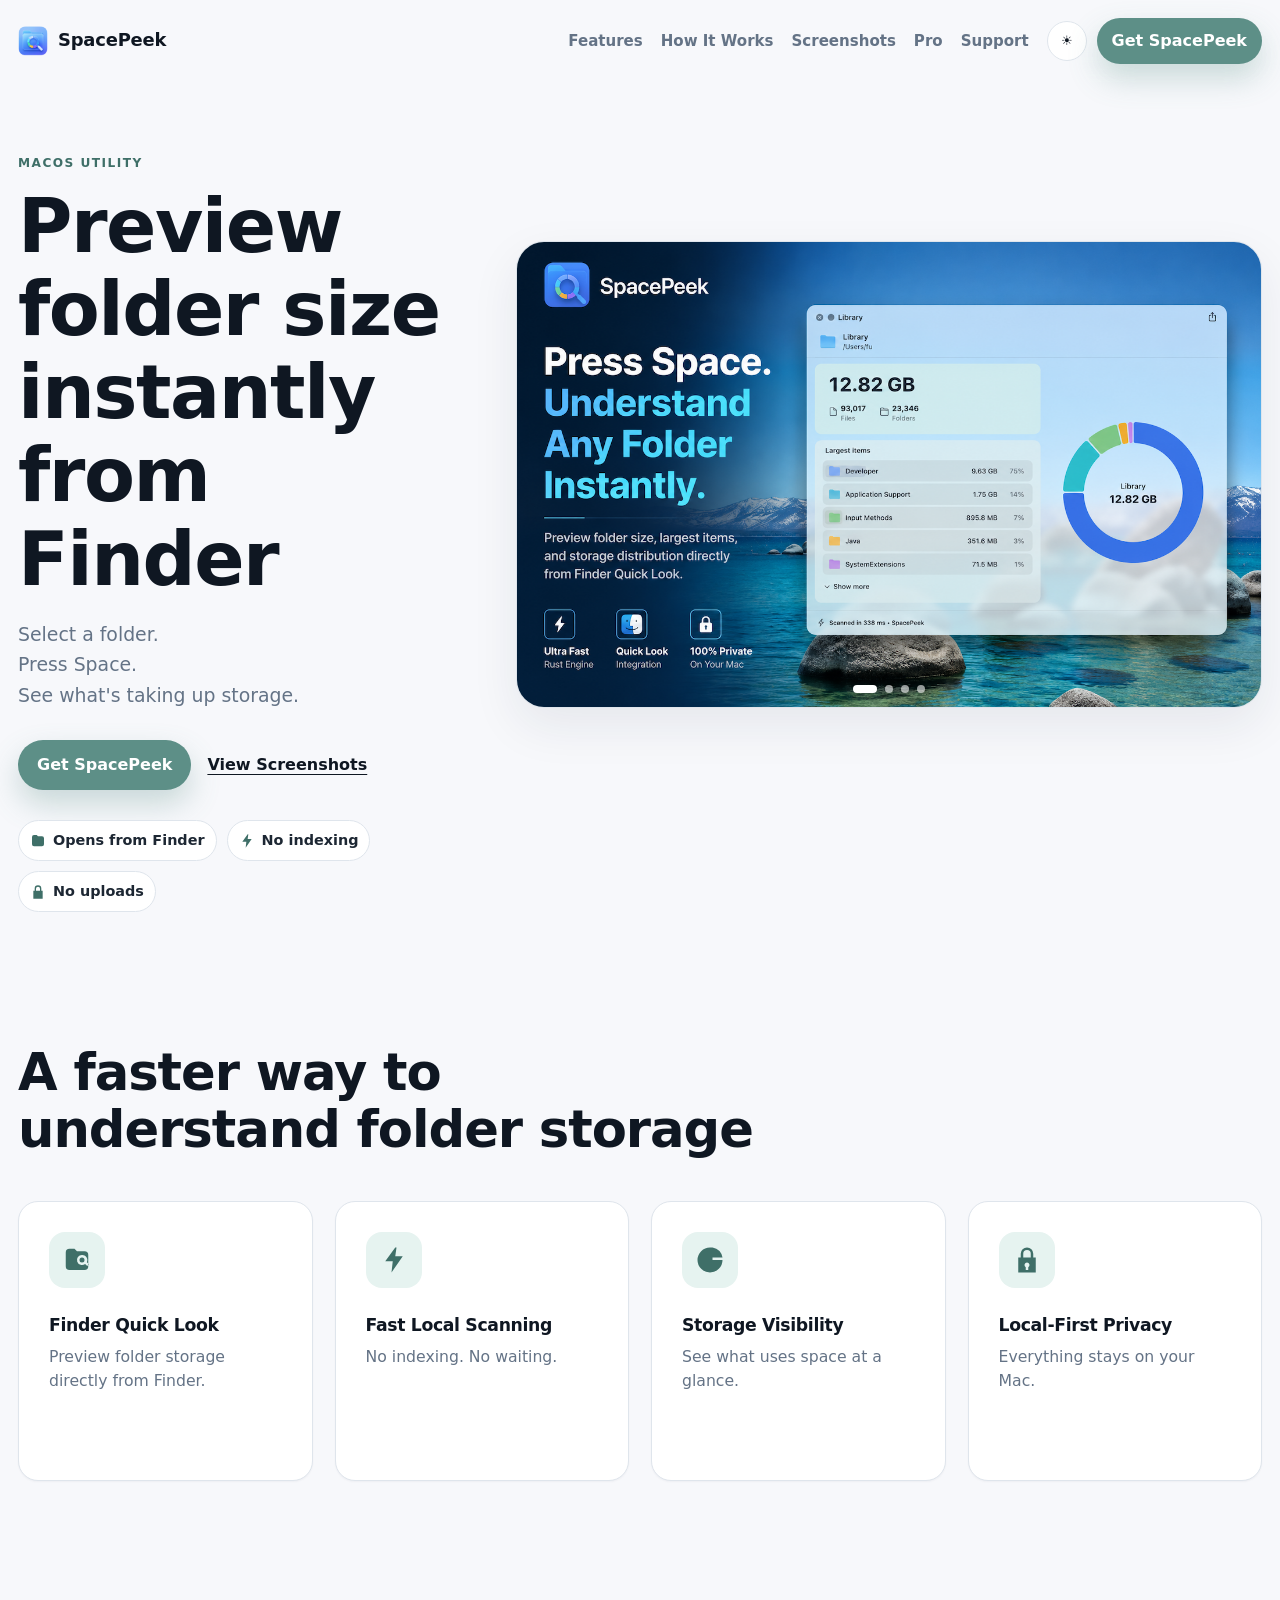
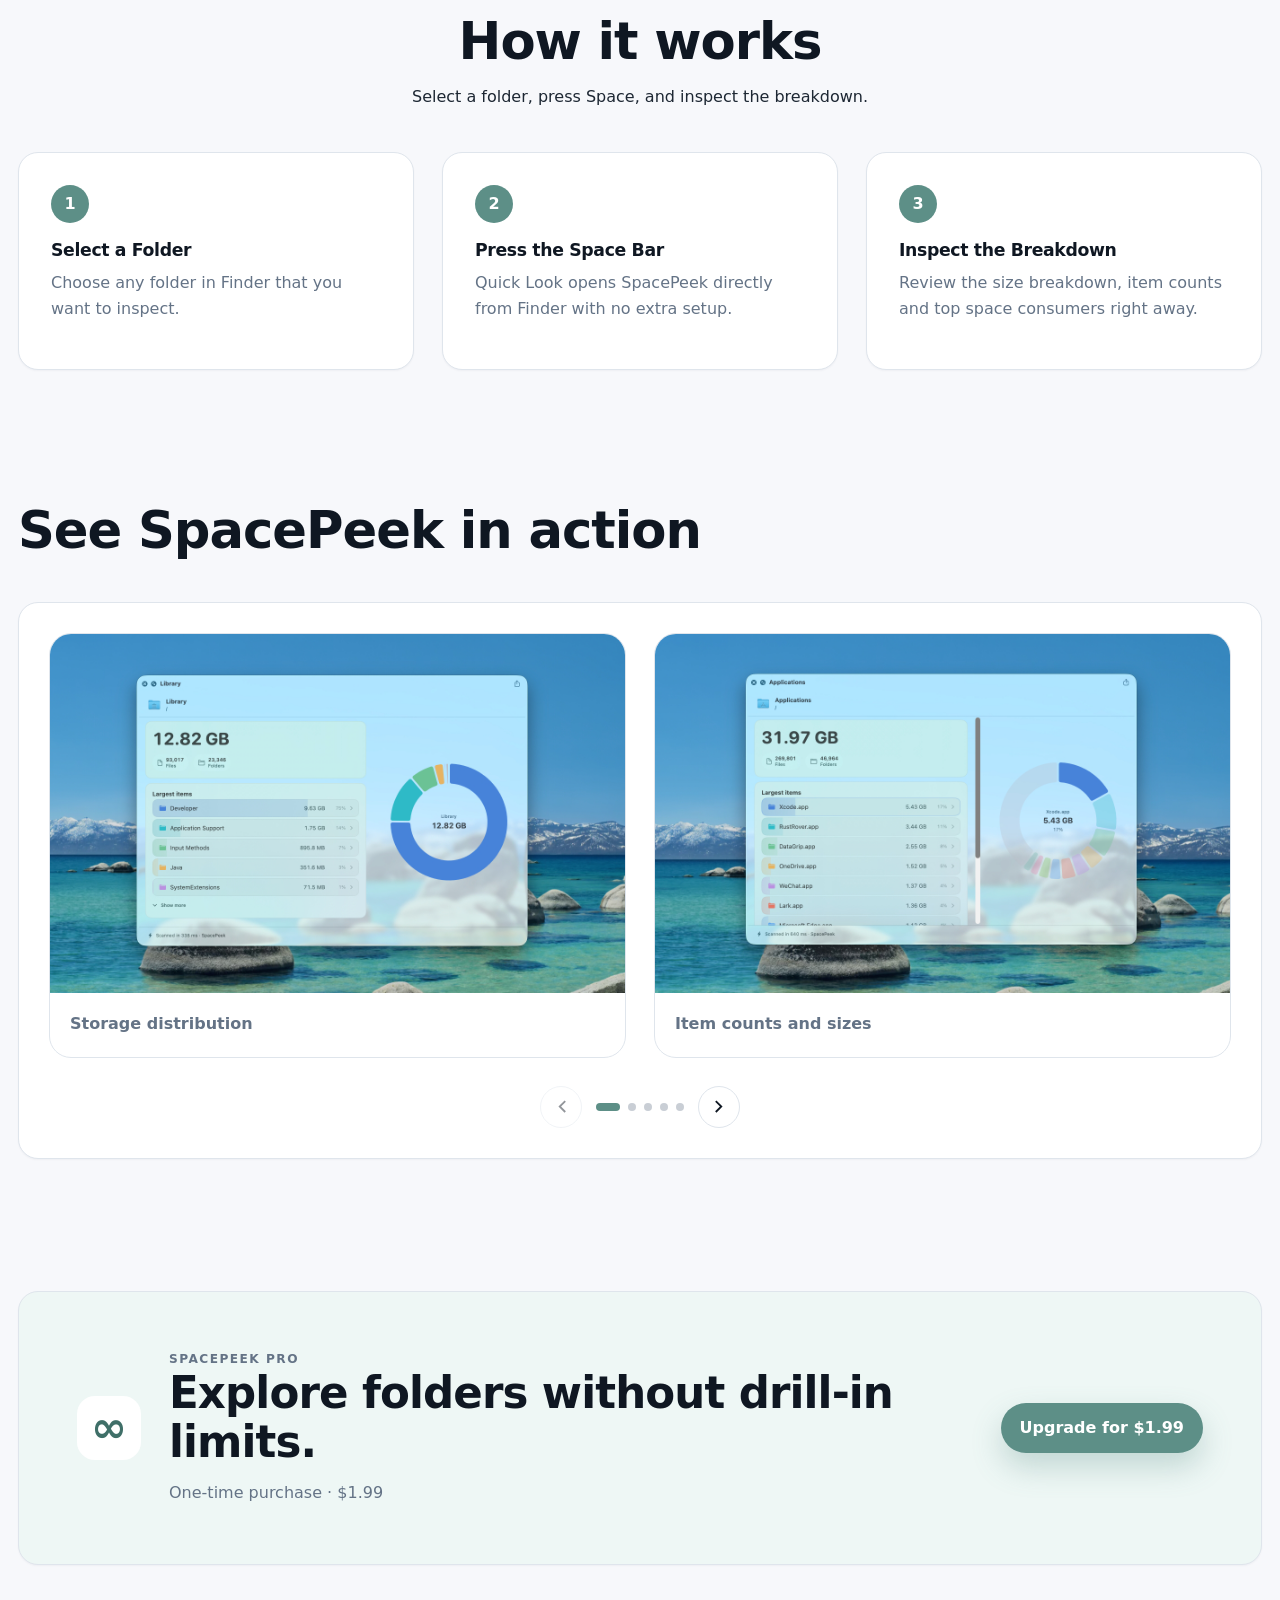
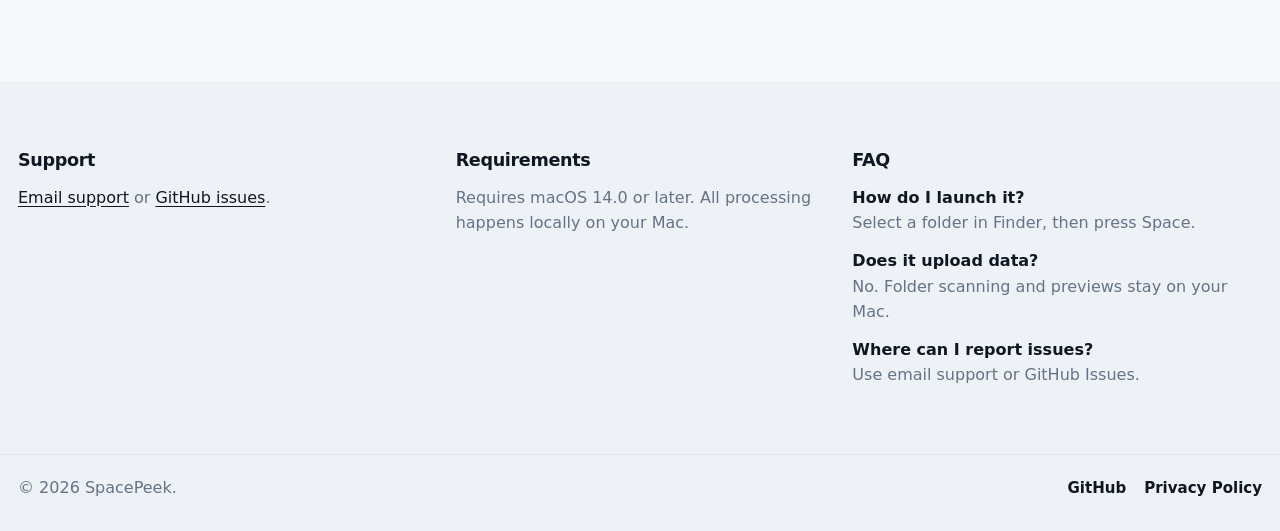
==== commit db3a614d: "Polish landing page" ====
--- a/index.html
+++ b/index.html
@@ -22,7 +22,7 @@
     <meta name="twitter:image" content="https://spacepeek.space/posters/01.png" />
     <link rel="icon" href="favicon.ico?v=8" sizes="any" />
     <link rel="apple-touch-icon" href="assets/SpacePeek.png" />
-    <link rel="stylesheet" href="assets/styles.css" />
+    <link rel="stylesheet" href="assets/styles.css?v=20260620-polish" />
 </head>
 
 <body>
@@ -54,8 +54,9 @@
                 <p class="eyebrow">macOS Utility</p>
                 <h1 id="hero-title">Preview folder size instantly from Finder</h1>
                 <p class="hero-lede">
-                    Select a folder in Finder, press the Space Bar, and SpacePeek shows you which items are taking up
-                    space.
+                    <span>Select a folder.</span>
+                    <span>Press Space.</span>
+                    <span>See what's taking up storage.</span>
                 </p>
                 <div class="hero-actions">
                     <a class="btn btn-primary" href="https://apps.apple.com/us/app/spacepeek/id6777129953"
@@ -67,31 +68,19 @@
                         <svg viewBox="0 0 24 24" aria-hidden="true" focusable="false">
                             <path d="M3 6a3 3 0 0 1 3-3h4l2 2h6a3 3 0 0 1 3 3v9a3 3 0 0 1-3 3H6a3 3 0 0 1-3-3V6Z" />
                         </svg>
-                        Finder QuickLook
+                        Opens from Finder
                     </li>
                     <li>
                         <svg viewBox="0 0 24 24" aria-hidden="true" focusable="false">
                             <path d="M13 2 5 13h6l-1 9 9-13h-6l1-7Z" />
                         </svg>
-                        Fast Local Scanning
+                        No indexing
                     </li>
                     <li>
                         <svg viewBox="0 0 24 24" aria-hidden="true" focusable="false">
-                            <path d="M12 2a10 10 0 1 0 10 10h-8V2h-2Zm2 0v8h8a10 10 0 0 0-8-8Z" />
-                        </svg>
-                        Storage Visibility
-                    </li>
-                    <li>
-                        <svg viewBox="0 0 24 24" aria-hidden="true" focusable="false">
-                            <path d="M7 7h8.6l-2.3-2.3 1.4-1.4L19.4 8l-4.7 4.7-1.4-1.4L15.6 9H7a3 3 0 0 0 0 6h10v2H7A5 5 0 0 1 7 7Z" />
-                        </svg>
-                        Smooth Navigation
-                    </li>
-                    <li>
-                        <svg viewBox="0 0 24 24" aria-hidden="true" focusable="false">
                             <path d="M12 2a5 5 0 0 0-5 5v3H5v12h14V10h-2V7a5 5 0 0 0-5-5Zm-3 8V7a3 3 0 1 1 6 0v3H9Z" />
                         </svg>
-                        Local-First Privacy
+                        No uploads
                     </li>
                 </ul>
             </div>
@@ -116,7 +105,6 @@
 
         <section class="section" id="features" aria-labelledby="features-title">
             <div class="section-heading">
-                <p class="eyebrow">Features</p>
                 <h2 id="features-title">A faster way to understand folder storage</h2>
             </div>
             <div class="feature-grid">
@@ -126,8 +114,8 @@
                             <path d="M3 6a3 3 0 0 1 3-3h4l2 2h6a3 3 0 0 1 3 3v9a3 3 0 0 1-3 3H6a3 3 0 0 1-3-3V6Zm13 2a4 4 0 1 0 2.5 7.1l1.7 1.7 1.4-1.4-1.7-1.7A4 4 0 0 0 16 8Zm0 2a2 2 0 1 1 0 4 2 2 0 0 1 0-4Z" />
                         </svg>
                     </span>
-                    <h3>Finder QuickLook Extension</h3>
-                    <p>Select a folder in Finder and open SpacePeek instantly for a clear storage breakdown.</p>
+                    <h3>Finder Quick Look</h3>
+                    <p>Preview folder storage directly from Finder.</p>
                 </article>
                 <article class="feature-card">
                     <span class="feature-icon" aria-hidden="true">
@@ -136,7 +124,7 @@
                         </svg>
                     </span>
                     <h3>Fast Local Scanning</h3>
-                    <p>See counts and storage details without launching a heavy disk utility.</p>
+                    <p>No indexing. No waiting.</p>
                 </article>
                 <article class="feature-card">
                     <span class="feature-icon" aria-hidden="true">
@@ -145,16 +133,7 @@
                         </svg>
                     </span>
                     <h3>Storage Visibility</h3>
-                    <p>Identify the folders and files using the most space for easier cleanup.</p>
-                </article>
-                <article class="feature-card">
-                    <span class="feature-icon" aria-hidden="true">
-                        <svg viewBox="0 0 24 24" focusable="false">
-                            <path d="M7 7h8.6l-2.3-2.3 1.4-1.4L19.4 8l-4.7 4.7-1.4-1.4L15.6 9H7a3 3 0 0 0 0 6h10v2H7A5 5 0 0 1 7 7Z" />
-                        </svg>
-                    </span>
-                    <h3>Smooth Navigation</h3>
-                    <p>Move through nested folders and inspect deeper storage distribution inside the preview.</p>
+                    <p>See what uses space at a glance.</p>
                 </article>
                 <article class="feature-card">
                     <span class="feature-icon" aria-hidden="true">
@@ -163,15 +142,15 @@
                         </svg>
                     </span>
                     <h3>Local-First Privacy</h3>
-                    <p>SpacePeek does not upload, track or process your files remotely.</p>
+                    <p>Everything stays on your Mac.</p>
                 </article>
             </div>
         </section>
 
         <section class="section steps-section" id="how-it-works" aria-labelledby="steps-title">
             <div class="section-heading centered">
-                <p class="eyebrow">How It Works</p>
-                <h2 id="steps-title">Three steps from Finder to folder insight</h2>
+                <h2 id="steps-title">How it works</h2>
+                <p>Select a folder, press Space, and inspect the breakdown.</p>
             </div>
             <div class="steps-grid">
                 <article>
@@ -194,8 +173,7 @@
 
         <section class="section" id="screenshots" aria-labelledby="screenshots-title">
             <div class="section-heading">
-                <p class="eyebrow">Screenshots</p>
-                <h2 id="screenshots-title">Screenshots</h2>
+                <h2 id="screenshots-title">See SpacePeek in action</h2>
             </div>
             <div class="gallery-shell" aria-label="Screenshot carousel">
                 <div class="carousel-viewport">
@@ -203,34 +181,34 @@
                         <figure class="gallery-slide">
                             <img src="screenshots/SpacePeek-01.jpg"
                                 alt="SpacePeek showing a ring chart visualizing folder distribution" loading="lazy" />
-                            <figcaption>Ring chart visualizing folder distribution.</figcaption>
+                            <figcaption>Storage distribution</figcaption>
                         </figure>
                         <figure class="gallery-slide">
                             <img src="screenshots/SpacePeek-02.jpg"
                                 alt="SpacePeek displaying total size and item counts for a selected folder"
                                 loading="lazy" />
-                            <figcaption>Total size and item counts at a glance.</figcaption>
+                            <figcaption>Item counts and sizes</figcaption>
                         </figure>
                         <figure class="gallery-slide">
                             <img src="screenshots/SpacePeek-03.jpg"
                                 alt="SpacePeek highlighting the largest files and folders inside a folder preview"
                                 loading="lazy" />
-                            <figcaption>Top files and folders ranked by size.</figcaption>
+                            <figcaption>Item counts and sizes</figcaption>
                         </figure>
                         <figure class="gallery-slide">
                             <img src="screenshots/SpacePeek-04.jpg"
                                 alt="SpacePeek navigating deeper into subfolders" loading="lazy" />
-                            <figcaption>Nested folders with deeper storage context.</figcaption>
+                            <figcaption>Subfolder drill-in</figcaption>
                         </figure>
                         <figure class="gallery-slide">
                             <img src="screenshots/SpacePeek-05.jpg"
                                 alt="SpacePeek showing a folder summary and storage chart" loading="lazy" />
-                            <figcaption>Folder summaries in a clean macOS preview.</figcaption>
+                            <figcaption>Storage distribution</figcaption>
                         </figure>
                         <figure class="gallery-slide">
                             <img src="screenshots/SpacePeek-06.jpg"
                                 alt="SpacePeek presenting a Downloads folder with additional analysis" loading="lazy" />
-                            <figcaption>Downloads analysis with extra cleanup context.</figcaption>
+                            <figcaption>Item counts and sizes</figcaption>
                         </figure>
                     </div>
                 </div>
@@ -254,11 +232,11 @@
             <div class="pro-icon" aria-hidden="true">∞</div>
             <div>
                 <p class="eyebrow">SpacePeek Pro</p>
-                <h2 id="pro-title">Unlimited sub-folder drill-in for $3.99</h2>
-                <p>The free version lets you explore up to two levels deep; upgrade once to unlock unlimited drill-in.</p>
+                <h2 id="pro-title">Explore folders without drill-in limits.</h2>
+                <p>One-time purchase · $1.99</p>
             </div>
             <a class="btn btn-primary" href="https://apps.apple.com/us/app/spacepeek/id6777129953"
-                data-app-store-link>Upgrade for $3.99</a>
+                data-app-store-link>Upgrade for $1.99</a>
         </section>
     </main>
 
--- a/assets/styles.css
+++ b/assets/styles.css
@@ -15,8 +15,8 @@
     --footer-bg: #eef2f6;
     --shadow: 0 18px 48px rgba(31, 44, 61, 0.08);
     --shadow-hover: 0 24px 64px rgba(31, 44, 61, 0.13);
-    --radius: 16px;
-    --max: 1160px;
+    --radius: 20px;
+    --max: 1440px;
 }
 
 html[data-theme="dark"] {
@@ -201,19 +201,19 @@
 main {
     max-width: var(--max);
     margin: 0 auto;
-    padding: 60px 18px 88px;
+    padding: 72px 18px 116px;
 }
 
 .hero {
     display: grid;
-    grid-template-columns: minmax(0, 1.12fr) minmax(430px, 0.98fr);
-    gap: clamp(28px, 4vw, 56px);
-    align-items: center;
-    min-height: 620px;
+    grid-template-columns: minmax(0, 0.78fr) minmax(680px, 1.32fr);
+    gap: clamp(36px, 4.5vw, 70px);
+    align-items: center;
+    min-height: 680px;
 }
 
 .hero-copy {
-    max-width: 680px;
+    max-width: 580px;
 }
 
 .eyebrow {
@@ -236,13 +236,13 @@
 h2,
 h3 {
     color: var(--heading);
-    line-height: 1.08;
+    line-height: 1.12;
     letter-spacing: -0.02em;
 }
 
 h1 {
     margin-bottom: 18px;
-    font-size: clamp(3.2rem, 7vw, 6.2rem);
+    font-size: clamp(3.1rem, 5.8vw, 5.35rem);
     font-weight: 850;
 }
 
@@ -259,9 +259,14 @@
 }
 
 .hero-lede {
-    max-width: 620px;
+    max-width: 430px;
     color: var(--muted);
-    font-size: clamp(1.08rem, 2vw, 1.3rem);
+    font-size: clamp(1rem, 1.7vw, 1.18rem);
+    line-height: 1.62;
+}
+
+.hero-lede span {
+    display: block;
 }
 
 .hero-actions {
@@ -348,11 +353,12 @@
 
 .hero-visual {
     position: relative;
-    width: min(100%, 720px);
+    width: min(100%, 1120px);
     justify-self: end;
+    transform: translateY(-58px);
     overflow: hidden;
     border: 1px solid var(--border);
-    border-radius: 24px;
+    border-radius: 28px;
     background: var(--surface);
     box-shadow: var(--shadow);
 }
@@ -401,12 +407,12 @@
 }
 
 .section {
-    margin-top: 96px;
+    margin-top: 132px;
 }
 
 .section-heading {
     max-width: 760px;
-    margin-bottom: 28px;
+    margin-bottom: 42px;
 }
 
 .section-heading.centered {
@@ -416,8 +422,8 @@
 
 .feature-grid {
     display: grid;
-    grid-template-columns: repeat(5, minmax(0, 1fr));
-    gap: 16px;
+    grid-template-columns: repeat(4, minmax(0, 1fr));
+    gap: 22px;
 }
 
 .feature-card,
@@ -432,10 +438,10 @@
 }
 
 .feature-card {
-    min-height: 245px;
+    min-height: 280px;
     display: flex;
     flex-direction: column;
-    padding: 20px;
+    padding: 30px;
     transition: transform 0.16s ease, box-shadow 0.16s ease, border-color 0.16s ease;
 }
 
@@ -447,21 +453,27 @@
 }
 
 .feature-icon {
-    width: 42px;
-    height: 42px;
+    width: 56px;
+    height: 56px;
     display: inline-flex;
     align-items: center;
     justify-content: center;
-    margin-bottom: 18px;
-    border-radius: 12px;
+    margin-bottom: 28px;
+    border-radius: 16px;
     color: var(--accent-strong);
     background: var(--accent-soft);
 }
 
 .feature-icon svg {
-    width: 23px;
-    height: 23px;
+    width: 30px;
+    height: 30px;
     fill: currentColor;
+}
+
+.feature-card p {
+    margin-bottom: 0;
+    font-size: 0.98rem;
+    line-height: 1.55;
 }
 
 .feature-card p,
@@ -476,11 +488,11 @@
 .steps-grid {
     display: grid;
     grid-template-columns: repeat(3, minmax(0, 1fr));
-    gap: 16px;
+    gap: 28px;
 }
 
 .steps-grid article {
-    padding: 24px;
+    padding: 32px;
 }
 
 .step-number {
@@ -497,7 +509,7 @@
 }
 
 .gallery-shell {
-    padding: 18px;
+    padding: 30px;
 }
 
 .carousel-viewport {
@@ -511,11 +523,11 @@
 }
 
 .gallery-slide {
-    flex: 0 0 calc(50% - 10px);
-    margin: 0 20px 0 0;
+    flex: 0 0 calc(50% - 14px);
+    margin: 0 28px 0 0;
     overflow: hidden;
     border: 1px solid var(--border);
-    border-radius: 18px;
+    border-radius: 22px;
     background: var(--surface);
 }
 
@@ -526,7 +538,7 @@
 }
 
 .gallery-slide figcaption {
-    padding: 14px 16px 16px;
+    padding: 18px 20px 20px;
     font-weight: 650;
 }
 
@@ -535,7 +547,7 @@
     align-items: center;
     justify-content: center;
     gap: 14px;
-    margin-top: 18px;
+    margin-top: 28px;
 }
 
 .gallery-button {
@@ -591,9 +603,9 @@
 .pro-section {
     display: grid;
     grid-template-columns: auto minmax(0, 1fr) auto;
-    gap: 22px;
-    align-items: center;
-    padding: clamp(24px, 4vw, 38px);
+    gap: 28px;
+    align-items: center;
+    padding: clamp(34px, 5vw, 58px);
     background: var(--surface-tint);
 }
 
@@ -633,8 +645,8 @@
     display: grid;
     grid-template-columns: 1fr 0.9fr 1fr;
     gap: 28px;
-    padding-top: 50px;
-    padding-bottom: 38px;
+    padding-top: 70px;
+    padding-bottom: 54px;
 }
 
 .site-footer h2 {
@@ -759,12 +771,12 @@
 
 @media (max-width: 1080px) {
     .hero {
-        grid-template-columns: minmax(0, 1fr) minmax(380px, 0.9fr);
-        gap: 32px;
+        grid-template-columns: minmax(0, 0.95fr) minmax(480px, 1.05fr);
+        gap: 40px;
     }
 
     .feature-grid {
-        grid-template-columns: repeat(3, minmax(0, 1fr));
+        grid-template-columns: repeat(2, minmax(0, 1fr));
     }
 }
 
@@ -787,11 +799,13 @@
 
     .hero {
         min-height: auto;
+        gap: 44px;
     }
 
     .hero-visual {
         width: 100%;
         justify-self: stretch;
+        transform: none;
     }
 
     .feature-grid {
@@ -817,7 +831,7 @@
     }
 
     main {
-        padding: 40px 14px 64px;
+        padding: 48px 14px 76px;
     }
 
     h1 {
@@ -833,7 +847,20 @@
     }
 
     .feature-card {
-        min-height: 0;
+        min-height: 220px;
+        padding: 26px;
+    }
+
+    .section {
+        margin-top: 92px;
+    }
+
+    .section-heading {
+        margin-bottom: 30px;
+    }
+
+    .gallery-shell {
+        padding: 16px;
     }
 
     .gallery-slide {
